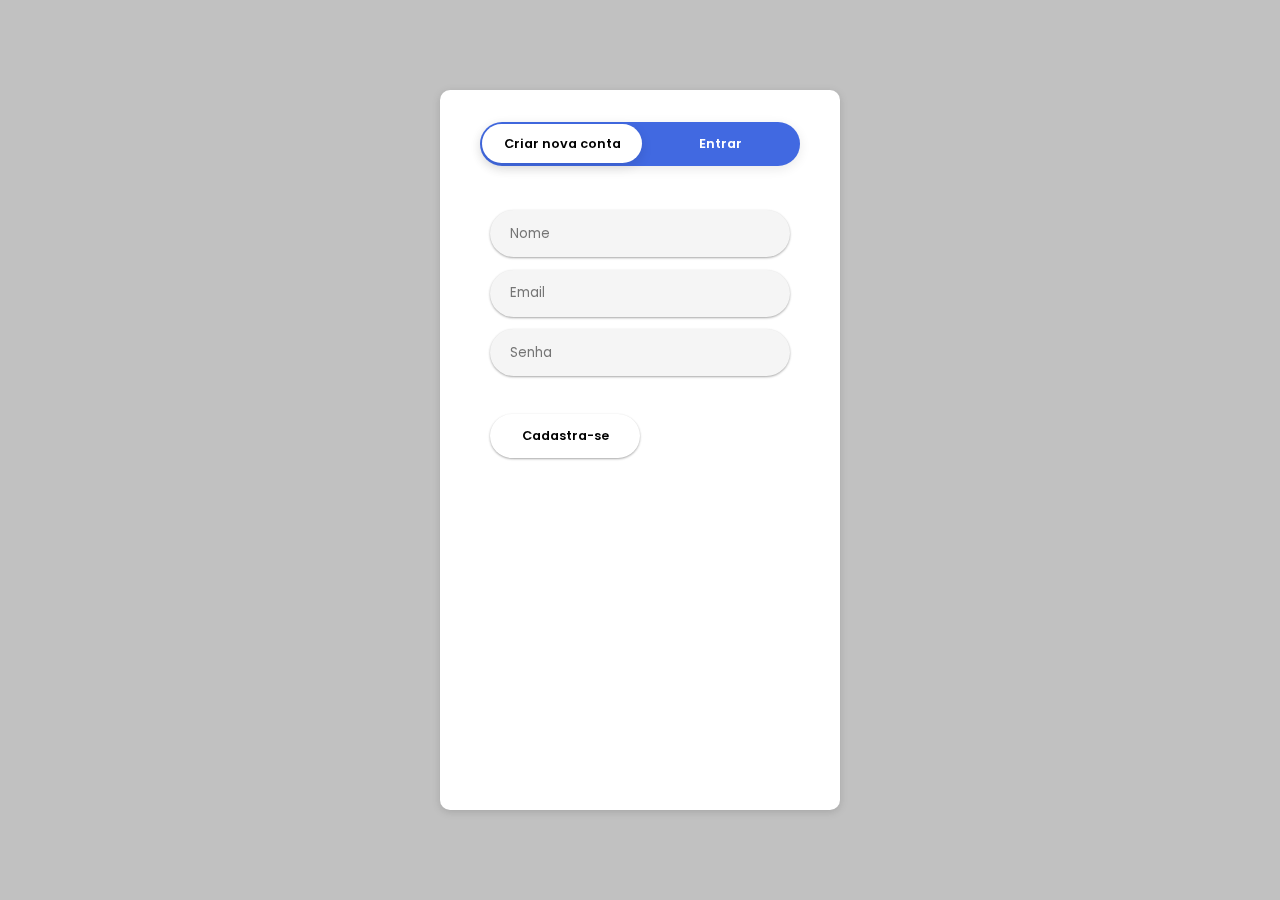
==== login/toggleLogin.html @ 71530048 "Forms Login" ====
<!DOCTYPE html>
<html lang="en">
<head>
    <meta charset="UTF-8">
    <meta http-equiv="X-UA-Compatible" content="IE=edge">
    <meta name="viewport" content="width=device-width, initial-scale=1.0">
    <title>Login</title>
    <link rel="stylesheet" href="css/stylesToggleLogin.css">
</head>
<body>
    <div class="wrapper">
        <div class="modalForm">
            <div class="actionBtns">
                <button class="actionBtn signupBtn">Criar nova conta</button>
                <button class="actionBtn loginBtn">Entrar</button>
                <button class="moveBtn  ">Criar nova conta</button>
            </div>
            <div class="useForm">
                <!-- Form Cadastrar-->
                <form action="" class="form singup signupForm">
                    <div class="inputGroup">
                        <input type="text" placeholder="Nome" autocomplete="offf">
                    </div>
                    <div class="inputGroup">
                        <input type="email" placeholder="Email" autocomplete="offf">
                    </div>
                    <div class="inputGroup">
                        <input type="password" placeholder="Senha" autocomplete="offf">
                    </div>
                    <button type="submit" class="submitBtn">Cadastra-se</button>
                </form>
                    <!-- Fim Form Cadastrar-->

                    <!-- Form Logar-->
                <form action="" class="form login">        
                    <div class="inputGroup">
                        <input type="email" placeholder="Email" autocomplete="offf">
                    </div>
                    <div class="inputGroup">
                        <input type="password" placeholder="Senha" autocomplete="offf">
                    </div>
                    <button type="submit" class="submitBtn">Entrar</button>
                </form> 
                    <!-- Fim Form Logar-->
            </div>
        </div>
    </div>
    <script src="js/scriptToggleLogin.js"></script>
</body>
</html>
---- login/css/stylesToggleLogin.css ----
@import url('https://fonts.googleapis.com/css2?family=Poppins:wght@400;500;600&display=swap');

*{
    padding: 0;
    margin: 0;
    font-family: 'Poppins', sans-serif;
    box-sizing: border-box;
}

.wrapper{
    width: 100vw;
    height: 100vh;
    background-color: rgba(95, 95, 95, 0.39);
    position: fixed;
    display: flex;
    justify-content: center;
    align-items: center;
}

.modalForm{
    width: 400px;
    min-height: 80vh;
    background-color: #fff;
    border-radius: 10px;
    box-shadow: rgba(0, 0, 0, 0.15) 0px 2px 8px;
    display: flex;
    align-items: center;
    flex-direction: column;
}

.actionBtns{
    width: 80%;
    background-color: royalblue;
    margin: 2em;
    display: flex;
    justify-content: space-between;
    position: relative;
    border-radius: 50px;
    box-shadow: rgba(0, 0, 0, 0.09) 0px 3px 12px;
}

.actionBtn{
    padding: 1em;
    width: 50%;
    outline: none;
    border: none;
    background-color: transparent;
    border-radius: 50px;
    color: #fff;
    font-size: 0.8em;
    font-weight: 600;
    cursor: pointer; 
}

.moveBtn{
    position: absolute;
    width: 50%;
    height: 90%;
    margin: 2px;
    border: none;
    outline: none;
    border-radius: 50px;
    background-color: #fff;
    font-size: 0.8em;
    font-weight: 600;
    box-shadow: rgba(0, 0, 0, 0.1) 0px 4px 12px;
    transform: translateX(0);
    transition: all 0.2s ease-in-out;
}

.rightBtn{
    transform: translateX(98%);
    transition: all 0.2s ease-in-out;
}

.inputGroup{
    width: 300px;
    margin: 0.8em 0;
    background-color: rgb(245, 245, 245);
    border-radius: 50px;
    box-shadow: rgba(0, 0, 0, 0.12) 0px 1px 3px, rgba(0, 0, 0, 0.24) 0px 1px 2px;
    font-weight: 500;
}

.inputGroup input{
    width: 100%;
    padding: 1em 1.5em;
    background-color:transparent;
    border: none;
    border-radius: 50px;
}

.inputGroup input:focus{
    outline: none;
}

.submitBtn{
    width: 150px;
    padding: 1em;
    margin: 2em 0;
    border-radius: 50px;
    border: none;
    outline: none;
    background-color: #fff;
    box-shadow: rgba(0, 0, 0, 0.12) 0px 1px 3px, rgba(0, 0, 0, 0.24) 0px 1px 2px;
    cursor: pointer;
    font-size: 0.8em;
    font-weight: 600;
    transition: all 0.3s ease-in-out;
}

.submitBtn:hover{
    background-color: royalblue;
    color: #fff;
    transition: all 0.3s ease-in-out;
}

.form{
    display: none;
}

.signupForm{
    display: block;
}

.loginForm{
    display: block;
}
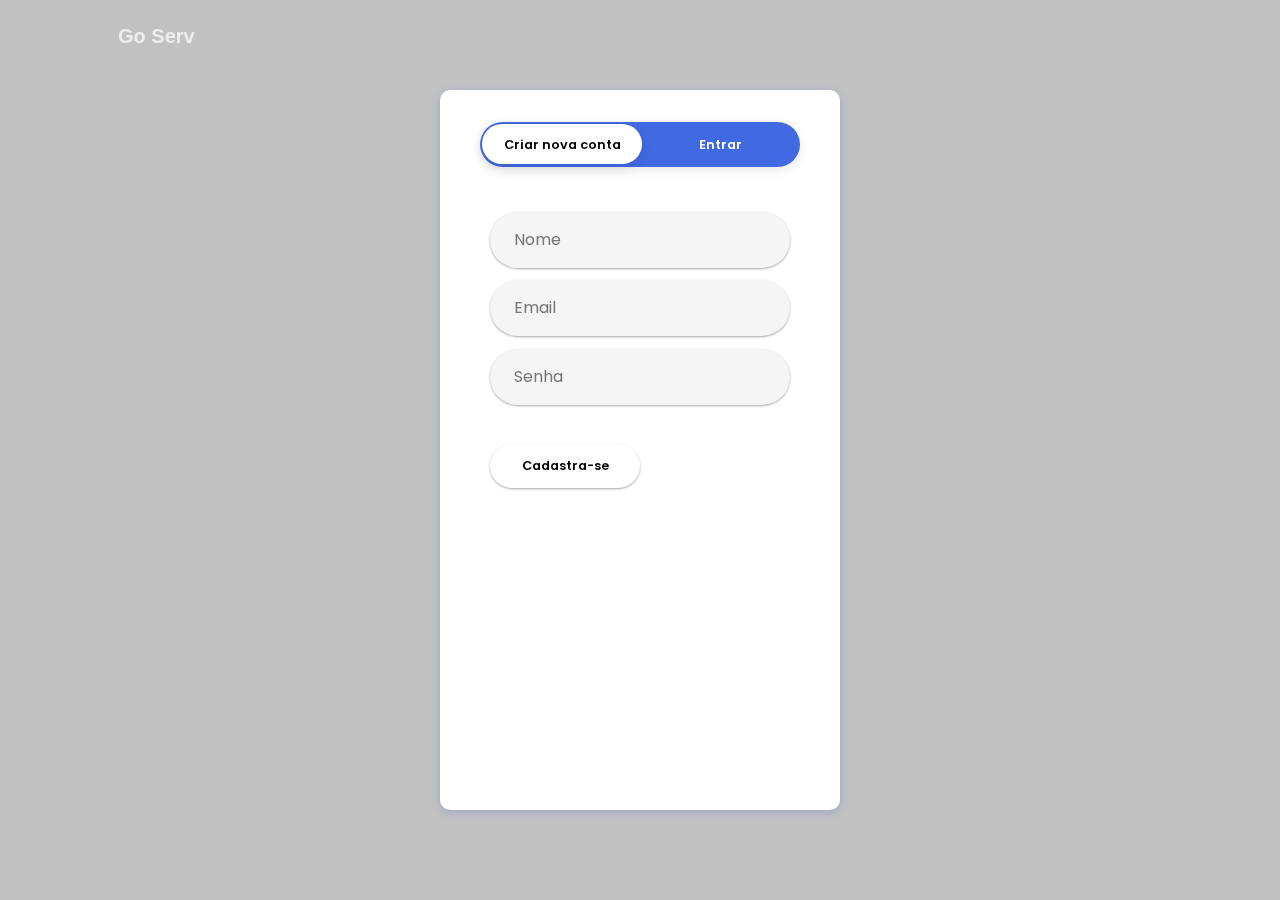
==== commit 08cd70c8: "Mudanças 13/10" ====
--- a/login/toggleLogin.html
+++ b/login/toggleLogin.html
@@ -7,7 +7,22 @@
     <title>Login</title>
     <link rel="stylesheet" href="css/stylesToggleLogin.css">
 </head>
-<body>
+<body> 
+    <body id="page-top">
+        <!-- Navigation-->
+        <nav class="navbar navbar-expand-lg navbar-light fixed-top py-3" id="mainNav">
+            <div class="container px-4 px-lg-5">
+                <a class="navbar-brand" href="C:\Users\sofia\OneDrive\Documentos\GitHub\ProjetoPI_4Semestre\index.html">Go Serv</a>
+                <button class="navbar-toggler navbar-toggler-right" type="button" data-bs-toggle="collapse"
+                    data-bs-target="#navbarResponsive" aria-controls="navbarResponsive" aria-expanded="false"
+                    aria-label="Toggle navigation"><span class="navbar-toggler-icon"></span></button>
+                <div class="collapse navbar-collapse" id="navbarResponsive">
+                    <ul class="navbar-nav ms-auto my-2 my-lg-0">
+                    
+                    </ul>
+                </div>
+            </div>
+        </nav>
     <div class="wrapper">
         <div class="modalForm">
             <div class="actionBtns">
--- a/login/css/stylesToggleLogin.css
+++ b/login/css/stylesToggleLogin.css
@@ -22,7 +22,7 @@
     min-height: 80vh;
     background-color: #fff;
     border-radius: 10px;
-    box-shadow: rgba(0, 0, 0, 0.15) 0px 2px 8px;
+    box-shadow: rgba(65, 105, 225, 0.3) 0px 2px 8px;
     display: flex;
     align-items: center;
     flex-direction: column;
@@ -30,7 +30,7 @@
 
 .actionBtns{
     width: 80%;
-    background-color: royalblue;
+    background-color: rgb(65, 105, 225);
     margin: 2em;
     display: flex;
     justify-content: space-between;
@@ -126,3 +126,11462 @@
 .loginForm{
     display: block;
 }
+
+
+@charset "UTF-8";
+/*!
+* Start Bootstrap - Creative v7.0.6 (https://startbootstrap.com/theme/creative)
+* Copyright 2013-2022 Start Bootstrap
+* Licensed under MIT (https://github.com/StartBootstrap/startbootstrap-creative/blob/master/LICENSE)
+*/
+/*!
+ * Bootstrap v5.1.3 (https://getbootstrap.com/)
+ * Copyright 2011-2021 The Bootstrap Authors
+ * Copyright 2011-2021 Twitter, Inc.
+ * Licensed under MIT (https://github.com/twbs/bootstrap/blob/main/LICENSE)
+ */
+:root {
+  --bs-blue: #0d6efd;
+  --bs-indigo: #6610f2;
+  --bs-purple: #6f42c1;
+  --bs-pink: #d63384;
+  --bs-red: #dc3545;
+  --bs-orange: #f4623a;
+  --bs-yellow: #ffc107;
+  --bs-green: #198754;
+  --bs-teal: #20c997;
+  --bs-cyan: #0dcaf0;
+  --bs-white: #fff;
+  --bs-gray: #6c757d;
+  --bs-gray-dark: #343a40;
+  --bs-gray-100: #f8f9fa;
+  --bs-gray-200: #e9ecef;
+  --bs-gray-300: #dee2e6;
+  --bs-gray-400: #ced4da;
+  --bs-gray-500: #adb5bd;
+  --bs-gray-600: #6c757d;
+  --bs-gray-700: #495057;
+  --bs-gray-800: #343a40;
+  --bs-gray-900: #212529;
+  --bs-primary: #f4623a;
+  --bs-secondary: #6c757d;
+  --bs-success: #198754;
+  --bs-info: #0dcaf0;
+  --bs-warning: #ffc107;
+  --bs-danger: #dc3545;
+  --bs-light: #f8f9fa;
+  --bs-dark: #212529;
+  --bs-primary-rgb: 244, 98, 58;
+  --bs-secondary-rgb: 108, 117, 125;
+  --bs-success-rgb: 25, 135, 84;
+  --bs-info-rgb: 13, 202, 240;
+  --bs-warning-rgb: 255, 193, 7;
+  --bs-danger-rgb: 220, 53, 69;
+  --bs-light-rgb: 248, 249, 250;
+  --bs-dark-rgb: 33, 37, 41;
+  --bs-white-rgb: 255, 255, 255;
+  --bs-black-rgb: 0, 0, 0;
+  --bs-body-color-rgb: 33, 37, 41;
+  --bs-body-bg-rgb: 255, 255, 255;
+  --bs-font-sans-serif: "Merriweather Sans", -apple-system, BlinkMacSystemFont, "Segoe UI", Roboto, "Helvetica Neue", Arial, "Noto Sans", sans-serif, "Apple Color Emoji", "Segoe UI Emoji", "Segoe UI Symbol", "Noto Color Emoji";
+  --bs-font-monospace: SFMono-Regular, Menlo, Monaco, Consolas, "Liberation Mono", "Courier New", monospace;
+  --bs-gradient: linear-gradient(180deg, rgba(255, 255, 255, 0.15), rgba(255, 255, 255, 0));
+  --bs-body-font-family: Merriweather, -apple-system, BlinkMacSystemFont, Segoe UI, Roboto, Helvetica Neue, Arial, Noto Sans, sans-serif, Apple Color Emoji, Segoe UI Emoji, Segoe UI Symbol, Noto Color Emoji;
+  --bs-body-font-size: 1rem;
+  --bs-body-font-weight: 400;
+  --bs-body-line-height: 1.5;
+  --bs-body-color: #212529;
+  --bs-body-bg: #fff;
+}
+
+*,
+*::before,
+*::after {
+  box-sizing: border-box;
+}
+
+@media (prefers-reduced-motion: no-preference) {
+  :root {
+    scroll-behavior: smooth;
+  }
+}
+
+body {
+  margin: 0;
+  font-family: var(--bs-body-font-family);
+  font-size: var(--bs-body-font-size);
+  font-weight: var(--bs-body-font-weight);
+  line-height: var(--bs-body-line-height);
+  color: var(--bs-body-color);
+  text-align: var(--bs-body-text-align);
+  background-color: var(--bs-body-bg);
+
+}
+
+hr {
+  margin: 1rem 0;
+  color: inherit;
+  background-color: currentColor;
+  border: 0;
+  opacity: 0.25;
+}
+
+hr:not([size]) {
+  height: 1px;
+}
+
+h6, .h6, h5, .h5, h4, .h4, h3, .h3, h2, .h2, h1, .h1 {
+  margin-top: 0;
+  margin-bottom: 0.5rem;
+  font-family: "Merriweather Sans", -apple-system, BlinkMacSystemFont, "Segoe UI", Roboto, "Helvetica Neue", Arial, "Noto Sans", sans-serif, "Apple Color Emoji", "Segoe UI Emoji", "Segoe UI Symbol", "Noto Color Emoji";
+  font-weight: 500;
+  line-height: 1.2;
+}
+
+h1, .h1 {
+  font-size: calc(1.375rem + 1.5vw);
+}
+@media (min-width: 1200px) {
+  h1, .h1 {
+    font-size: 2.5rem;
+  }
+}
+
+h2, .h2 {
+  font-size: calc(1.325rem + 0.9vw);
+}
+@media (min-width: 1200px) {
+  h2, .h2 {
+    font-size: 2rem;
+  }
+}
+
+h3, .h3 {
+  font-size: calc(1.3rem + 0.6vw);
+}
+@media (min-width: 1200px) {
+  h3, .h3 {
+    font-size: 1.75rem;
+  }
+}
+
+h4, .h4 {
+  font-size: calc(1.275rem + 0.3vw);
+}
+@media (min-width: 1200px) {
+  h4, .h4 {
+    font-size: 1.5rem;
+  }
+}
+
+h5, .h5 {
+  font-size: 1.25rem;
+}
+
+h6, .h6 {
+  font-size: 1rem;
+}
+
+p {
+  margin-top: 0;
+  margin-bottom: 1rem;
+}
+
+abbr[title],
+abbr[data-bs-original-title] {
+  -webkit-text-decoration: underline dotted;
+          text-decoration: underline dotted;
+  cursor: help;
+  -webkit-text-decoration-skip-ink: none;
+          text-decoration-skip-ink: none;
+}
+
+address {
+  margin-bottom: 1rem;
+  font-style: normal;
+  line-height: inherit;
+}
+
+ol,
+ul {
+  padding-left: 2rem;
+}
+
+ol,
+ul,
+dl {
+  margin-top: 0;
+  margin-bottom: 1rem;
+}
+
+ol ol,
+ul ul,
+ol ul,
+ul ol {
+  margin-bottom: 0;
+}
+
+dt {
+  font-weight: 700;
+}
+
+dd {
+  margin-bottom: 0.5rem;
+  margin-left: 0;
+}
+
+blockquote {
+  margin: 0 0 1rem;
+}
+
+b,
+strong {
+  font-weight: bolder;
+}
+
+small, .small {
+  font-size: 0.875em;
+}
+
+mark, .mark {
+  padding: 0.2em;
+  background-color: #fcf8e3;
+}
+
+sub,
+sup {
+  position: relative;
+  font-size: 0.75em;
+  line-height: 0;
+  vertical-align: baseline;
+}
+
+sub {
+  bottom: -0.25em;
+}
+
+sup {
+  top: -0.5em;
+}
+
+a {
+  color: #f4623a;
+  text-decoration: underline;
+}
+a:hover {
+  color: #c34e2e;
+}
+
+a:not([href]):not([class]), a:not([href]):not([class]):hover {
+  color: inherit;
+  text-decoration: none;
+}
+
+pre,
+code,
+kbd,
+samp {
+  font-family: var(--bs-font-monospace);
+  font-size: 1em;
+  direction: ltr /* rtl:ignore */;
+  unicode-bidi: bidi-override;
+}
+
+pre {
+  display: block;
+  margin-top: 0;
+  margin-bottom: 1rem;
+  overflow: auto;
+  font-size: 0.875em;
+}
+pre code {
+  font-size: inherit;
+  color: inherit;
+  word-break: normal;
+}
+
+code {
+  font-size: 0.875em;
+  color: #d63384;
+  word-wrap: break-word;
+}
+a > code {
+  color: inherit;
+}
+
+kbd {
+  padding: 0.2rem 0.4rem;
+  font-size: 0.875em;
+  color: #fff;
+  background-color: #212529;
+  border-radius: 0.2rem;
+}
+kbd kbd {
+  padding: 0;
+  font-size: 1em;
+  font-weight: 700;
+}
+
+figure {
+  margin: 0 0 1rem;
+}
+
+img,
+svg {
+  vertical-align: middle;
+}
+
+table {
+  caption-side: bottom;
+  border-collapse: collapse;
+}
+
+caption {
+  padding-top: 0.5rem;
+  padding-bottom: 0.5rem;
+  color: #6c757d;
+  text-align: left;
+}
+
+th {
+  text-align: inherit;
+ 
+}
+
+thead,
+tbody,
+tfoot,
+tr,
+td,
+th {
+  border-color: inherit;
+  border-style: solid;
+  border-width: 0;
+}
+
+label {
+  display: inline-block;
+}
+
+button {
+  border-radius: 0;
+}
+
+button:focus:not(:focus-visible) {
+  outline: 0;
+}
+
+input,
+button,
+select,
+optgroup,
+textarea {
+  margin: 0;
+  font-family: inherit;
+  font-size: inherit;
+  line-height: inherit;
+}
+
+button,
+select {
+  text-transform: none;
+}
+
+[role=button] {
+  cursor: pointer;
+}
+
+select {
+  word-wrap: normal;
+}
+select:disabled {
+  opacity: 1;
+}
+
+[list]::-webkit-calendar-picker-indicator {
+  display: none;
+}
+
+button,
+[type=button],
+[type=reset],
+[type=submit] {
+  -webkit-appearance: button;
+}
+button:not(:disabled),
+[type=button]:not(:disabled),
+[type=reset]:not(:disabled),
+[type=submit]:not(:disabled) {
+  cursor: pointer;
+}
+
+::-moz-focus-inner {
+  padding: 0;
+  border-style: none;
+}
+
+textarea {
+  resize: vertical;
+}
+
+fieldset {
+  min-width: 0;
+  padding: 0;
+  margin: 0;
+  border: 0;
+}
+
+legend {
+  float: left;
+  width: 100%;
+  padding: 0;
+  margin-bottom: 0.5rem;
+  font-size: calc(1.275rem + 0.3vw);
+  line-height: inherit;
+}
+@media (min-width: 1200px) {
+  legend {
+    font-size: 1.5rem;
+  }
+}
+legend + * {
+  clear: left;
+}
+
+::-webkit-datetime-edit-fields-wrapper,
+::-webkit-datetime-edit-text,
+::-webkit-datetime-edit-minute,
+::-webkit-datetime-edit-hour-field,
+::-webkit-datetime-edit-day-field,
+::-webkit-datetime-edit-month-field,
+::-webkit-datetime-edit-year-field {
+  padding: 0;
+}
+
+::-webkit-inner-spin-button {
+  height: auto;
+}
+
+[type=search] {
+  outline-offset: -2px;
+  -webkit-appearance: textfield;
+}
+
+/* rtl:raw:
+[type="tel"],
+[type="url"],
+[type="email"],
+[type="number"] {
+  direction: ltr;
+}
+*/
+::-webkit-search-decoration {
+  -webkit-appearance: none;
+}
+
+::-webkit-color-swatch-wrapper {
+  padding: 0;
+}
+
+::-webkit-file-upload-button {
+  font: inherit;
+}
+
+::file-selector-button {
+  font: inherit;
+}
+
+::-webkit-file-upload-button {
+  font: inherit;
+  -webkit-appearance: button;
+}
+
+output {
+  display: inline-block;
+}
+
+iframe {
+  border: 0;
+}
+
+summary {
+  display: list-item;
+  cursor: pointer;
+}
+
+progress {
+  vertical-align: baseline;
+}
+
+[hidden] {
+  display: none !important;
+}
+
+.lead {
+  font-size: 1.25rem;
+  font-weight: 300;
+}
+
+.display-1 {
+  font-size: calc(1.625rem + 4.5vw);
+  font-weight: 300;
+  line-height: 1.2;
+}
+@media (min-width: 1200px) {
+  .display-1 {
+    font-size: 5rem;
+  }
+}
+
+.display-2 {
+  font-size: calc(1.575rem + 3.9vw);
+  font-weight: 300;
+  line-height: 1.2;
+}
+@media (min-width: 1200px) {
+  .display-2 {
+    font-size: 4.5rem;
+  }
+}
+
+.display-3 {
+  font-size: calc(1.525rem + 3.3vw);
+  font-weight: 300;
+  line-height: 1.2;
+}
+@media (min-width: 1200px) {
+  .display-3 {
+    font-size: 4rem;
+  }
+}
+
+.display-4 {
+  font-size: calc(1.475rem + 2.7vw);
+  font-weight: 300;
+  line-height: 1.2;
+}
+@media (min-width: 1200px) {
+  .display-4 {
+    font-size: 3.5rem;
+  }
+}
+
+.display-5 {
+  font-size: calc(1.425rem + 2.1vw);
+  font-weight: 300;
+  line-height: 1.2;
+}
+@media (min-width: 1200px) {
+  .display-5 {
+    font-size: 3rem;
+  }
+}
+
+.display-6 {
+  font-size: calc(1.375rem + 1.5vw);
+  font-weight: 300;
+  line-height: 1.2;
+}
+@media (min-width: 1200px) {
+  .display-6 {
+    font-size: 2.5rem;
+  }
+}
+
+.list-unstyled {
+  padding-left: 0;
+  list-style: none;
+}
+
+.list-inline {
+  padding-left: 0;
+  list-style: none;
+}
+
+.list-inline-item {
+  display: inline-block;
+}
+.list-inline-item:not(:last-child) {
+  margin-right: 0.5rem;
+}
+
+.initialism {
+  font-size: 0.875em;
+  text-transform: uppercase;
+}
+
+.blockquote {
+  margin-bottom: 1rem;
+  font-size: 1.25rem;
+}
+.blockquote > :last-child {
+  margin-bottom: 0;
+}
+
+.blockquote-footer {
+  margin-top: -1rem;
+  margin-bottom: 1rem;
+  font-size: 0.875em;
+  color: #6c757d;
+}
+.blockquote-footer::before {
+  content: "— ";
+}
+
+.img-fluid {
+  max-width: 100%;
+  height: auto;
+}
+
+.img-thumbnail {
+  padding: 0.25rem;
+  background-color: #fff;
+  border: 1px solid #dee2e6;
+  border-radius: 0.25rem;
+  max-width: 100%;
+  height: auto;
+}
+
+.figure {
+  display: inline-block;
+}
+
+.figure-img {
+  margin-bottom: 0.5rem;
+  line-height: 1;
+}
+
+.figure-caption {
+  font-size: 0.875em;
+  color: #6c757d;
+}
+
+.container,
+.container-fluid,
+.container-xxl,
+.container-xl,
+.container-lg,
+.container-md,
+.container-sm {
+  width: 100%;
+  padding-right: var(--bs-gutter-x, 0.75rem);
+  padding-left: var(--bs-gutter-x, 0.75rem);
+  margin-right: auto;
+  margin-left: auto;
+}
+
+@media (min-width: 576px) {
+  .container-sm, .container {
+    max-width: 540px;
+  }
+}
+@media (min-width: 768px) {
+  .container-md, .container-sm, .container {
+    max-width: 720px;
+  }
+}
+@media (min-width: 992px) {
+  .container-lg, .container-md, .container-sm, .container {
+    max-width: 960px;
+  }
+}
+@media (min-width: 1200px) {
+  .container-xl, .container-lg, .container-md, .container-sm, .container {
+    max-width: 1140px;
+  }
+}
+@media (min-width: 1400px) {
+  .container-xxl, .container-xl, .container-lg, .container-md, .container-sm, .container {
+    max-width: 1320px;
+  }
+}
+.row {
+  --bs-gutter-x: 1.5rem;
+  --bs-gutter-y: 0;
+  display: flex;
+  flex-wrap: wrap;
+  margin-top: calc(-1 * var(--bs-gutter-y));
+  margin-right: calc(-0.5 * var(--bs-gutter-x));
+  margin-left: calc(-0.5 * var(--bs-gutter-x));
+}
+.row > * {
+  flex-shrink: 0;
+  width: 100%;
+  max-width: 100%;
+  padding-right: calc(var(--bs-gutter-x) * 0.5);
+  padding-left: calc(var(--bs-gutter-x) * 0.5);
+  margin-top: var(--bs-gutter-y);
+}
+
+.col {
+  flex: 1 0 0%;
+}
+
+.row-cols-auto > * {
+  flex: 0 0 auto;
+  width: auto;
+}
+
+.row-cols-1 > * {
+  flex: 0 0 auto;
+  width: 100%;
+}
+
+.row-cols-2 > * {
+  flex: 0 0 auto;
+  width: 50%;
+}
+
+.row-cols-3 > * {
+  flex: 0 0 auto;
+  width: 33.3333333333%;
+}
+
+.row-cols-4 > * {
+  flex: 0 0 auto;
+  width: 25%;
+}
+
+.row-cols-5 > * {
+  flex: 0 0 auto;
+  width: 20%;
+}
+
+.row-cols-6 > * {
+  flex: 0 0 auto;
+  width: 16.6666666667%;
+}
+
+.col-auto {
+  flex: 0 0 auto;
+  width: auto;
+}
+
+.col-1 {
+  flex: 0 0 auto;
+  width: 8.33333333%;
+}
+
+.col-2 {
+  flex: 0 0 auto;
+  width: 16.66666667%;
+}
+
+.col-3 {
+  flex: 0 0 auto;
+  width: 25%;
+}
+
+.col-4 {
+  flex: 0 0 auto;
+  width: 33.33333333%;
+}
+
+.col-5 {
+  flex: 0 0 auto;
+  width: 41.66666667%;
+}
+
+.col-6 {
+  flex: 0 0 auto;
+  width: 50%;
+}
+
+.col-7 {
+  flex: 0 0 auto;
+  width: 58.33333333%;
+}
+
+.col-8 {
+  flex: 0 0 auto;
+  width: 66.66666667%;
+}
+
+.col-9 {
+  flex: 0 0 auto;
+  width: 75%;
+}
+
+.col-10 {
+  flex: 0 0 auto;
+  width: 83.33333333%;
+}
+
+.col-11 {
+  flex: 0 0 auto;
+  width: 91.66666667%;
+}
+
+.col-12 {
+  flex: 0 0 auto;
+  width: 100%;
+}
+
+.offset-1 {
+  margin-left: 8.33333333%;
+}
+
+.offset-2 {
+  margin-left: 16.66666667%;
+}
+
+.offset-3 {
+  margin-left: 25%;
+}
+
+.offset-4 {
+  margin-left: 33.33333333%;
+}
+
+.offset-5 {
+  margin-left: 41.66666667%;
+}
+
+.offset-6 {
+  margin-left: 50%;
+}
+
+.offset-7 {
+  margin-left: 58.33333333%;
+}
+
+.offset-8 {
+  margin-left: 66.66666667%;
+}
+
+.offset-9 {
+  margin-left: 75%;
+}
+
+.offset-10 {
+  margin-left: 83.33333333%;
+}
+
+.offset-11 {
+  margin-left: 91.66666667%;
+}
+
+.g-0,
+.gx-0 {
+  --bs-gutter-x: 0;
+}
+
+.g-0,
+.gy-0 {
+  --bs-gutter-y: 0;
+}
+
+.g-1,
+.gx-1 {
+  --bs-gutter-x: 0.25rem;
+}
+
+.g-1,
+.gy-1 {
+  --bs-gutter-y: 0.25rem;
+}
+
+.g-2,
+.gx-2 {
+  --bs-gutter-x: 0.5rem;
+}
+
+.g-2,
+.gy-2 {
+  --bs-gutter-y: 0.5rem;
+}
+
+.g-3,
+.gx-3 {
+  --bs-gutter-x: 1rem;
+}
+
+.g-3,
+.gy-3 {
+  --bs-gutter-y: 1rem;
+}
+
+.g-4,
+.gx-4 {
+  --bs-gutter-x: 1.5rem;
+}
+
+.g-4,
+.gy-4 {
+  --bs-gutter-y: 1.5rem;
+}
+
+.g-5,
+.gx-5 {
+  --bs-gutter-x: 3rem;
+}
+
+.g-5,
+.gy-5 {
+  --bs-gutter-y: 3rem;
+}
+
+@media (min-width: 576px) {
+  .col-sm {
+    flex: 1 0 0%;
+  }
+
+  .row-cols-sm-auto > * {
+    flex: 0 0 auto;
+    width: auto;
+  }
+
+  .row-cols-sm-1 > * {
+    flex: 0 0 auto;
+    width: 100%;
+  }
+
+  .row-cols-sm-2 > * {
+    flex: 0 0 auto;
+    width: 50%;
+  }
+
+  .row-cols-sm-3 > * {
+    flex: 0 0 auto;
+    width: 33.3333333333%;
+  }
+
+  .row-cols-sm-4 > * {
+    flex: 0 0 auto;
+    width: 25%;
+  }
+
+  .row-cols-sm-5 > * {
+    flex: 0 0 auto;
+    width: 20%;
+  }
+
+  .row-cols-sm-6 > * {
+    flex: 0 0 auto;
+    width: 16.6666666667%;
+  }
+
+  .col-sm-auto {
+    flex: 0 0 auto;
+    width: auto;
+  }
+
+  .col-sm-1 {
+    flex: 0 0 auto;
+    width: 8.33333333%;
+  }
+
+  .col-sm-2 {
+    flex: 0 0 auto;
+    width: 16.66666667%;
+  }
+
+  .col-sm-3 {
+    flex: 0 0 auto;
+    width: 25%;
+  }
+
+  .col-sm-4 {
+    flex: 0 0 auto;
+    width: 33.33333333%;
+  }
+
+  .col-sm-5 {
+    flex: 0 0 auto;
+    width: 41.66666667%;
+  }
+
+  .col-sm-6 {
+    flex: 0 0 auto;
+    width: 50%;
+  }
+
+  .col-sm-7 {
+    flex: 0 0 auto;
+    width: 58.33333333%;
+  }
+
+  .col-sm-8 {
+    flex: 0 0 auto;
+    width: 66.66666667%;
+  }
+
+  .col-sm-9 {
+    flex: 0 0 auto;
+    width: 75%;
+  }
+
+  .col-sm-10 {
+    flex: 0 0 auto;
+    width: 83.33333333%;
+  }
+
+  .col-sm-11 {
+    flex: 0 0 auto;
+    width: 91.66666667%;
+  }
+
+  .col-sm-12 {
+    flex: 0 0 auto;
+    width: 100%;
+  }
+
+  .offset-sm-0 {
+    margin-left: 0;
+  }
+
+  .offset-sm-1 {
+    margin-left: 8.33333333%;
+  }
+
+  .offset-sm-2 {
+    margin-left: 16.66666667%;
+  }
+
+  .offset-sm-3 {
+    margin-left: 25%;
+  }
+
+  .offset-sm-4 {
+    margin-left: 33.33333333%;
+  }
+
+  .offset-sm-5 {
+    margin-left: 41.66666667%;
+  }
+
+  .offset-sm-6 {
+    margin-left: 50%;
+  }
+
+  .offset-sm-7 {
+    margin-left: 58.33333333%;
+  }
+
+  .offset-sm-8 {
+    margin-left: 66.66666667%;
+  }
+
+  .offset-sm-9 {
+    margin-left: 75%;
+  }
+
+  .offset-sm-10 {
+    margin-left: 83.33333333%;
+  }
+
+  .offset-sm-11 {
+    margin-left: 91.66666667%;
+  }
+
+  .g-sm-0,
+.gx-sm-0 {
+    --bs-gutter-x: 0;
+  }
+
+  .g-sm-0,
+.gy-sm-0 {
+    --bs-gutter-y: 0;
+  }
+
+  .g-sm-1,
+.gx-sm-1 {
+    --bs-gutter-x: 0.25rem;
+  }
+
+  .g-sm-1,
+.gy-sm-1 {
+    --bs-gutter-y: 0.25rem;
+  }
+
+  .g-sm-2,
+.gx-sm-2 {
+    --bs-gutter-x: 0.5rem;
+  }
+
+  .g-sm-2,
+.gy-sm-2 {
+    --bs-gutter-y: 0.5rem;
+  }
+
+  .g-sm-3,
+.gx-sm-3 {
+    --bs-gutter-x: 1rem;
+  }
+
+  .g-sm-3,
+.gy-sm-3 {
+    --bs-gutter-y: 1rem;
+  }
+
+  .g-sm-4,
+.gx-sm-4 {
+    --bs-gutter-x: 1.5rem;
+  }
+
+  .g-sm-4,
+.gy-sm-4 {
+    --bs-gutter-y: 1.5rem;
+  }
+
+  .g-sm-5,
+.gx-sm-5 {
+    --bs-gutter-x: 3rem;
+  }
+
+  .g-sm-5,
+.gy-sm-5 {
+    --bs-gutter-y: 3rem;
+  }
+}
+@media (min-width: 768px) {
+  .col-md {
+    flex: 1 0 0%;
+  }
+
+  .row-cols-md-auto > * {
+    flex: 0 0 auto;
+    width: auto;
+  }
+
+  .row-cols-md-1 > * {
+    flex: 0 0 auto;
+    width: 100%;
+  }
+
+  .row-cols-md-2 > * {
+    flex: 0 0 auto;
+    width: 50%;
+  }
+
+  .row-cols-md-3 > * {
+    flex: 0 0 auto;
+    width: 33.3333333333%;
+  }
+
+  .row-cols-md-4 > * {
+    flex: 0 0 auto;
+    width: 25%;
+  }
+
+  .row-cols-md-5 > * {
+    flex: 0 0 auto;
+    width: 20%;
+  }
+
+  .row-cols-md-6 > * {
+    flex: 0 0 auto;
+    width: 16.6666666667%;
+  }
+
+  .col-md-auto {
+    flex: 0 0 auto;
+    width: auto;
+  }
+
+  .col-md-1 {
+    flex: 0 0 auto;
+    width: 8.33333333%;
+  }
+
+  .col-md-2 {
+    flex: 0 0 auto;
+    width: 16.66666667%;
+  }
+
+  .col-md-3 {
+    flex: 0 0 auto;
+    width: 25%;
+  }
+
+  .col-md-4 {
+    flex: 0 0 auto;
+    width: 33.33333333%;
+  }
+
+  .col-md-5 {
+    flex: 0 0 auto;
+    width: 41.66666667%;
+  }
+
+  .col-md-6 {
+    flex: 0 0 auto;
+    width: 50%;
+  }
+
+  .col-md-7 {
+    flex: 0 0 auto;
+    width: 58.33333333%;
+  }
+
+  .col-md-8 {
+    flex: 0 0 auto;
+    width: 66.66666667%;
+  }
+
+  .col-md-9 {
+    flex: 0 0 auto;
+    width: 75%;
+  }
+
+  .col-md-10 {
+    flex: 0 0 auto;
+    width: 83.33333333%;
+  }
+
+  .col-md-11 {
+    flex: 0 0 auto;
+    width: 91.66666667%;
+  }
+
+  .col-md-12 {
+    flex: 0 0 auto;
+    width: 100%;
+  }
+
+  .offset-md-0 {
+    margin-left: 0;
+  }
+
+  .offset-md-1 {
+    margin-left: 8.33333333%;
+  }
+
+  .offset-md-2 {
+    margin-left: 16.66666667%;
+  }
+
+  .offset-md-3 {
+    margin-left: 25%;
+  }
+
+  .offset-md-4 {
+    margin-left: 33.33333333%;
+  }
+
+  .offset-md-5 {
+    margin-left: 41.66666667%;
+  }
+
+  .offset-md-6 {
+    margin-left: 50%;
+  }
+
+  .offset-md-7 {
+    margin-left: 58.33333333%;
+  }
+
+  .offset-md-8 {
+    margin-left: 66.66666667%;
+  }
+
+  .offset-md-9 {
+    margin-left: 75%;
+  }
+
+  .offset-md-10 {
+    margin-left: 83.33333333%;
+  }
+
+  .offset-md-11 {
+    margin-left: 91.66666667%;
+  }
+
+  .g-md-0,
+.gx-md-0 {
+    --bs-gutter-x: 0;
+  }
+
+  .g-md-0,
+.gy-md-0 {
+    --bs-gutter-y: 0;
+  }
+
+  .g-md-1,
+.gx-md-1 {
+    --bs-gutter-x: 0.25rem;
+  }
+
+  .g-md-1,
+.gy-md-1 {
+    --bs-gutter-y: 0.25rem;
+  }
+
+  .g-md-2,
+.gx-md-2 {
+    --bs-gutter-x: 0.5rem;
+  }
+
+  .g-md-2,
+.gy-md-2 {
+    --bs-gutter-y: 0.5rem;
+  }
+
+  .g-md-3,
+.gx-md-3 {
+    --bs-gutter-x: 1rem;
+  }
+
+  .g-md-3,
+.gy-md-3 {
+    --bs-gutter-y: 1rem;
+  }
+
+  .g-md-4,
+.gx-md-4 {
+    --bs-gutter-x: 1.5rem;
+  }
+
+  .g-md-4,
+.gy-md-4 {
+    --bs-gutter-y: 1.5rem;
+  }
+
+  .g-md-5,
+.gx-md-5 {
+    --bs-gutter-x: 3rem;
+  }
+
+  .g-md-5,
+.gy-md-5 {
+    --bs-gutter-y: 3rem;
+  }
+}
+@media (min-width: 992px) {
+  .col-lg {
+    flex: 1 0 0%;
+  }
+
+  .row-cols-lg-auto > * {
+    flex: 0 0 auto;
+    width: auto;
+  }
+
+  .row-cols-lg-1 > * {
+    flex: 0 0 auto;
+    width: 100%;
+  }
+
+  .row-cols-lg-2 > * {
+    flex: 0 0 auto;
+    width: 50%;
+  }
+
+  .row-cols-lg-3 > * {
+    flex: 0 0 auto;
+    width: 33.3333333333%;
+  }
+
+  .row-cols-lg-4 > * {
+    flex: 0 0 auto;
+    width: 25%;
+  }
+
+  .row-cols-lg-5 > * {
+    flex: 0 0 auto;
+    width: 20%;
+  }
+
+  .row-cols-lg-6 > * {
+    flex: 0 0 auto;
+    width: 16.6666666667%;
+  }
+
+  .col-lg-auto {
+    flex: 0 0 auto;
+    width: auto;
+  }
+
+  .col-lg-1 {
+    flex: 0 0 auto;
+    width: 8.33333333%;
+  }
+
+  .col-lg-2 {
+    flex: 0 0 auto;
+    width: 16.66666667%;
+  }
+
+  .col-lg-3 {
+    flex: 0 0 auto;
+    width: 25%;
+  }
+
+  .col-lg-4 {
+    flex: 0 0 auto;
+    width: 33.33333333%;
+  }
+
+  .col-lg-5 {
+    flex: 0 0 auto;
+    width: 41.66666667%;
+  }
+
+  .col-lg-6 {
+    flex: 0 0 auto;
+    width: 50%;
+  }
+
+  .col-lg-7 {
+    flex: 0 0 auto;
+    width: 58.33333333%;
+  }
+
+  .col-lg-8 {
+    flex: 0 0 auto;
+    width: 66.66666667%;
+  }
+
+  .col-lg-9 {
+    flex: 0 0 auto;
+    width: 75%;
+  }
+
+  .col-lg-10 {
+    flex: 0 0 auto;
+    width: 83.33333333%;
+  }
+
+  .col-lg-11 {
+    flex: 0 0 auto;
+    width: 91.66666667%;
+  }
+
+  .col-lg-12 {
+    flex: 0 0 auto;
+    width: 100%;
+  }
+
+  .offset-lg-0 {
+    margin-left: 0;
+  }
+
+  .offset-lg-1 {
+    margin-left: 8.33333333%;
+  }
+
+  .offset-lg-2 {
+    margin-left: 16.66666667%;
+  }
+
+  .offset-lg-3 {
+    margin-left: 25%;
+  }
+
+  .offset-lg-4 {
+    margin-left: 33.33333333%;
+  }
+
+  .offset-lg-5 {
+    margin-left: 41.66666667%;
+  }
+
+  .offset-lg-6 {
+    margin-left: 50%;
+  }
+
+  .offset-lg-7 {
+    margin-left: 58.33333333%;
+  }
+
+  .offset-lg-8 {
+    margin-left: 66.66666667%;
+  }
+
+  .offset-lg-9 {
+    margin-left: 75%;
+  }
+
+  .offset-lg-10 {
+    margin-left: 83.33333333%;
+  }
+
+  .offset-lg-11 {
+    margin-left: 91.66666667%;
+  }
+
+  .g-lg-0,
+.gx-lg-0 {
+    --bs-gutter-x: 0;
+  }
+
+  .g-lg-0,
+.gy-lg-0 {
+    --bs-gutter-y: 0;
+  }
+
+  .g-lg-1,
+.gx-lg-1 {
+    --bs-gutter-x: 0.25rem;
+  }
+
+  .g-lg-1,
+.gy-lg-1 {
+    --bs-gutter-y: 0.25rem;
+  }
+
+  .g-lg-2,
+.gx-lg-2 {
+    --bs-gutter-x: 0.5rem;
+  }
+
+  .g-lg-2,
+.gy-lg-2 {
+    --bs-gutter-y: 0.5rem;
+  }
+
+  .g-lg-3,
+.gx-lg-3 {
+    --bs-gutter-x: 1rem;
+  }
+
+  .g-lg-3,
+.gy-lg-3 {
+    --bs-gutter-y: 1rem;
+  }
+
+  .g-lg-4,
+.gx-lg-4 {
+    --bs-gutter-x: 1.5rem;
+  }
+
+  .g-lg-4,
+.gy-lg-4 {
+    --bs-gutter-y: 1.5rem;
+  }
+
+  .g-lg-5,
+.gx-lg-5 {
+    --bs-gutter-x: 3rem;
+  }
+
+  .g-lg-5,
+.gy-lg-5 {
+    --bs-gutter-y: 3rem;
+  }
+}
+@media (min-width: 1200px) {
+  .col-xl {
+    flex: 1 0 0%;
+  }
+
+  .row-cols-xl-auto > * {
+    flex: 0 0 auto;
+    width: auto;
+  }
+
+  .row-cols-xl-1 > * {
+    flex: 0 0 auto;
+    width: 100%;
+  }
+
+  .row-cols-xl-2 > * {
+    flex: 0 0 auto;
+    width: 50%;
+  }
+
+  .row-cols-xl-3 > * {
+    flex: 0 0 auto;
+    width: 33.3333333333%;
+  }
+
+  .row-cols-xl-4 > * {
+    flex: 0 0 auto;
+    width: 25%;
+  }
+
+  .row-cols-xl-5 > * {
+    flex: 0 0 auto;
+    width: 20%;
+  }
+
+  .row-cols-xl-6 > * {
+    flex: 0 0 auto;
+    width: 16.6666666667%;
+  }
+
+  .col-xl-auto {
+    flex: 0 0 auto;
+    width: auto;
+  }
+
+  .col-xl-1 {
+    flex: 0 0 auto;
+    width: 8.33333333%;
+  }
+
+  .col-xl-2 {
+    flex: 0 0 auto;
+    width: 16.66666667%;
+  }
+
+  .col-xl-3 {
+    flex: 0 0 auto;
+    width: 25%;
+  }
+
+  .col-xl-4 {
+    flex: 0 0 auto;
+    width: 33.33333333%;
+  }
+
+  .col-xl-5 {
+    flex: 0 0 auto;
+    width: 41.66666667%;
+  }
+
+  .col-xl-6 {
+    flex: 0 0 auto;
+    width: 50%;
+  }
+
+  .col-xl-7 {
+    flex: 0 0 auto;
+    width: 58.33333333%;
+  }
+
+  .col-xl-8 {
+    flex: 0 0 auto;
+    width: 66.66666667%;
+  }
+
+  .col-xl-9 {
+    flex: 0 0 auto;
+    width: 75%;
+  }
+
+  .col-xl-10 {
+    flex: 0 0 auto;
+    width: 83.33333333%;
+  }
+
+  .col-xl-11 {
+    flex: 0 0 auto;
+    width: 91.66666667%;
+  }
+
+  .col-xl-12 {
+    flex: 0 0 auto;
+    width: 100%;
+  }
+
+  .offset-xl-0 {
+    margin-left: 0;
+  }
+
+  .offset-xl-1 {
+    margin-left: 8.33333333%;
+  }
+
+  .offset-xl-2 {
+    margin-left: 16.66666667%;
+  }
+
+  .offset-xl-3 {
+    margin-left: 25%;
+  }
+
+  .offset-xl-4 {
+    margin-left: 33.33333333%;
+  }
+
+  .offset-xl-5 {
+    margin-left: 41.66666667%;
+  }
+
+  .offset-xl-6 {
+    margin-left: 50%;
+  }
+
+  .offset-xl-7 {
+    margin-left: 58.33333333%;
+  }
+
+  .offset-xl-8 {
+    margin-left: 66.66666667%;
+  }
+
+  .offset-xl-9 {
+    margin-left: 75%;
+  }
+
+  .offset-xl-10 {
+    margin-left: 83.33333333%;
+  }
+
+  .offset-xl-11 {
+    margin-left: 91.66666667%;
+  }
+
+  .g-xl-0,
+.gx-xl-0 {
+    --bs-gutter-x: 0;
+  }
+
+  .g-xl-0,
+.gy-xl-0 {
+    --bs-gutter-y: 0;
+  }
+
+  .g-xl-1,
+.gx-xl-1 {
+    --bs-gutter-x: 0.25rem;
+  }
+
+  .g-xl-1,
+.gy-xl-1 {
+    --bs-gutter-y: 0.25rem;
+  }
+
+  .g-xl-2,
+.gx-xl-2 {
+    --bs-gutter-x: 0.5rem;
+  }
+
+  .g-xl-2,
+.gy-xl-2 {
+    --bs-gutter-y: 0.5rem;
+  }
+
+  .g-xl-3,
+.gx-xl-3 {
+    --bs-gutter-x: 1rem;
+  }
+
+  .g-xl-3,
+.gy-xl-3 {
+    --bs-gutter-y: 1rem;
+  }
+
+  .g-xl-4,
+.gx-xl-4 {
+    --bs-gutter-x: 1.5rem;
+  }
+
+  .g-xl-4,
+.gy-xl-4 {
+    --bs-gutter-y: 1.5rem;
+  }
+
+  .g-xl-5,
+.gx-xl-5 {
+    --bs-gutter-x: 3rem;
+  }
+
+  .g-xl-5,
+.gy-xl-5 {
+    --bs-gutter-y: 3rem;
+  }
+}
+@media (min-width: 1400px) {
+  .col-xxl {
+    flex: 1 0 0%;
+  }
+
+  .row-cols-xxl-auto > * {
+    flex: 0 0 auto;
+    width: auto;
+  }
+
+  .row-cols-xxl-1 > * {
+    flex: 0 0 auto;
+    width: 100%;
+  }
+
+  .row-cols-xxl-2 > * {
+    flex: 0 0 auto;
+    width: 50%;
+  }
+
+  .row-cols-xxl-3 > * {
+    flex: 0 0 auto;
+    width: 33.3333333333%;
+  }
+
+  .row-cols-xxl-4 > * {
+    flex: 0 0 auto;
+    width: 25%;
+  }
+
+  .row-cols-xxl-5 > * {
+    flex: 0 0 auto;
+    width: 20%;
+  }
+
+  .row-cols-xxl-6 > * {
+    flex: 0 0 auto;
+    width: 16.6666666667%;
+  }
+
+  .col-xxl-auto {
+    flex: 0 0 auto;
+    width: auto;
+  }
+
+  .col-xxl-1 {
+    flex: 0 0 auto;
+    width: 8.33333333%;
+  }
+
+  .col-xxl-2 {
+    flex: 0 0 auto;
+    width: 16.66666667%;
+  }
+
+  .col-xxl-3 {
+    flex: 0 0 auto;
+    width: 25%;
+  }
+
+  .col-xxl-4 {
+    flex: 0 0 auto;
+    width: 33.33333333%;
+  }
+
+  .col-xxl-5 {
+    flex: 0 0 auto;
+    width: 41.66666667%;
+  }
+
+  .col-xxl-6 {
+    flex: 0 0 auto;
+    width: 50%;
+  }
+
+  .col-xxl-7 {
+    flex: 0 0 auto;
+    width: 58.33333333%;
+  }
+
+  .col-xxl-8 {
+    flex: 0 0 auto;
+    width: 66.66666667%;
+  }
+
+  .col-xxl-9 {
+    flex: 0 0 auto;
+    width: 75%;
+  }
+
+  .col-xxl-10 {
+    flex: 0 0 auto;
+    width: 83.33333333%;
+  }
+
+  .col-xxl-11 {
+    flex: 0 0 auto;
+    width: 91.66666667%;
+  }
+
+  .col-xxl-12 {
+    flex: 0 0 auto;
+    width: 100%;
+  }
+
+  .offset-xxl-0 {
+    margin-left: 0;
+  }
+
+  .offset-xxl-1 {
+    margin-left: 8.33333333%;
+  }
+
+  .offset-xxl-2 {
+    margin-left: 16.66666667%;
+  }
+
+  .offset-xxl-3 {
+    margin-left: 25%;
+  }
+
+  .offset-xxl-4 {
+    margin-left: 33.33333333%;
+  }
+
+  .offset-xxl-5 {
+    margin-left: 41.66666667%;
+  }
+
+  .offset-xxl-6 {
+    margin-left: 50%;
+  }
+
+  .offset-xxl-7 {
+    margin-left: 58.33333333%;
+  }
+
+  .offset-xxl-8 {
+    margin-left: 66.66666667%;
+  }
+
+  .offset-xxl-9 {
+    margin-left: 75%;
+  }
+
+  .offset-xxl-10 {
+    margin-left: 83.33333333%;
+  }
+
+  .offset-xxl-11 {
+    margin-left: 91.66666667%;
+  }
+
+  .g-xxl-0,
+.gx-xxl-0 {
+    --bs-gutter-x: 0;
+  }
+
+  .g-xxl-0,
+.gy-xxl-0 {
+    --bs-gutter-y: 0;
+  }
+
+  .g-xxl-1,
+.gx-xxl-1 {
+    --bs-gutter-x: 0.25rem;
+  }
+
+  .g-xxl-1,
+.gy-xxl-1 {
+    --bs-gutter-y: 0.25rem;
+  }
+
+  .g-xxl-2,
+.gx-xxl-2 {
+    --bs-gutter-x: 0.5rem;
+  }
+
+  .g-xxl-2,
+.gy-xxl-2 {
+    --bs-gutter-y: 0.5rem;
+  }
+
+  .g-xxl-3,
+.gx-xxl-3 {
+    --bs-gutter-x: 1rem;
+  }
+
+  .g-xxl-3,
+.gy-xxl-3 {
+    --bs-gutter-y: 1rem;
+  }
+
+  .g-xxl-4,
+.gx-xxl-4 {
+    --bs-gutter-x: 1.5rem;
+  }
+
+  .g-xxl-4,
+.gy-xxl-4 {
+    --bs-gutter-y: 1.5rem;
+  }
+
+  .g-xxl-5,
+.gx-xxl-5 {
+    --bs-gutter-x: 3rem;
+  }
+
+  .g-xxl-5,
+.gy-xxl-5 {
+    --bs-gutter-y: 3rem;
+  }
+}
+.table {
+  --bs-table-bg: transparent;
+  --bs-table-accent-bg: transparent;
+  --bs-table-striped-color: #212529;
+  --bs-table-striped-bg: rgba(0, 0, 0, 0.05);
+  --bs-table-active-color: #212529;
+  --bs-table-active-bg: rgba(0, 0, 0, 0.1);
+  --bs-table-hover-color: #212529;
+  --bs-table-hover-bg: rgba(0, 0, 0, 0.075);
+  width: 100%;
+  margin-bottom: 1rem;
+  color: #212529;
+  vertical-align: top;
+  border-color: #dee2e6;
+}
+.table > :not(caption) > * > * {
+  padding: 0.5rem 0.5rem;
+  background-color: var(--bs-table-bg);
+  border-bottom-width: 1px;
+  box-shadow: inset 0 0 0 9999px var(--bs-table-accent-bg);
+}
+.table > tbody {
+  vertical-align: inherit;
+}
+.table > thead {
+  vertical-align: bottom;
+}
+.table > :not(:first-child) {
+  border-top: 2px solid currentColor;
+}
+
+.caption-top {
+  caption-side: top;
+}
+
+.table-sm > :not(caption) > * > * {
+  padding: 0.25rem 0.25rem;
+}
+
+.table-bordered > :not(caption) > * {
+  border-width: 1px 0;
+}
+.table-bordered > :not(caption) > * > * {
+  border-width: 0 1px;
+}
+
+.table-borderless > :not(caption) > * > * {
+  border-bottom-width: 0;
+}
+.table-borderless > :not(:first-child) {
+  border-top-width: 0;
+}
+
+.table-striped > tbody > tr:nth-of-type(odd) > * {
+  --bs-table-accent-bg: var(--bs-table-striped-bg);
+  color: var(--bs-table-striped-color);
+}
+
+.table-active {
+  --bs-table-accent-bg: var(--bs-table-active-bg);
+  color: var(--bs-table-active-color);
+}
+
+.table-hover > tbody > tr:hover > * {
+  --bs-table-accent-bg: var(--bs-table-hover-bg);
+  color: var(--bs-table-hover-color);
+}
+
+.table-primary {
+  --bs-table-bg: #fde0d8;
+  --bs-table-striped-bg: #f0d5cd;
+  --bs-table-striped-color: #000;
+  --bs-table-active-bg: #e4cac2;
+  --bs-table-active-color: #000;
+  --bs-table-hover-bg: #eacfc8;
+  --bs-table-hover-color: #000;
+  color: #000;
+  border-color: #e4cac2;
+}
+
+.table-secondary {
+  --bs-table-bg: #e2e3e5;
+  --bs-table-striped-bg: #d7d8da;
+  --bs-table-striped-color: #000;
+  --bs-table-active-bg: #cbccce;
+  --bs-table-active-color: #000;
+  --bs-table-hover-bg: #d1d2d4;
+  --bs-table-hover-color: #000;
+  color: #000;
+  border-color: #cbccce;
+}
+
+.table-success {
+  --bs-table-bg: #d1e7dd;
+  --bs-table-striped-bg: #c7dbd2;
+  --bs-table-striped-color: #000;
+  --bs-table-active-bg: #bcd0c7;
+  --bs-table-active-color: #000;
+  --bs-table-hover-bg: #c1d6cc;
+  --bs-table-hover-color: #000;
+  color: #000;
+  border-color: #bcd0c7;
+}
+
+.table-info {
+  --bs-table-bg: #cff4fc;
+  --bs-table-striped-bg: #c5e8ef;
+  --bs-table-striped-color: #000;
+  --bs-table-active-bg: #badce3;
+  --bs-table-active-color: #000;
+  --bs-table-hover-bg: #bfe2e9;
+  --bs-table-hover-color: #000;
+  color: #000;
+  border-color: #badce3;
+}
+
+.table-warning {
+  --bs-table-bg: #fff3cd;
+  --bs-table-striped-bg: #f2e7c3;
+  --bs-table-striped-color: #000;
+  --bs-table-active-bg: #e6dbb9;
+  --bs-table-active-color: #000;
+  --bs-table-hover-bg: #ece1be;
+  --bs-table-hover-color: #000;
+  color: #000;
+  border-color: #e6dbb9;
+}
+
+.table-danger {
+  --bs-table-bg: #f8d7da;
+  --bs-table-striped-bg: #eccccf;
+  --bs-table-striped-color: #000;
+  --bs-table-active-bg: #dfc2c4;
+  --bs-table-active-color: #000;
+  --bs-table-hover-bg: #e5c7ca;
+  --bs-table-hover-color: #000;
+  color: #000;
+  border-color: #dfc2c4;
+}
+
+.table-light {
+  --bs-table-bg: #f8f9fa;
+  --bs-table-striped-bg: #ecedee;
+  --bs-table-striped-color: #000;
+  --bs-table-active-bg: #dfe0e1;
+  --bs-table-active-color: #000;
+  --bs-table-hover-bg: #e5e6e7;
+  --bs-table-hover-color: #000;
+  color: #000;
+  border-color: #dfe0e1;
+}
+
+.table-dark {
+  --bs-table-bg: #212529;
+  --bs-table-striped-bg: #2c3034;
+  --bs-table-striped-color: #fff;
+  --bs-table-active-bg: #373b3e;
+  --bs-table-active-color: #fff;
+  --bs-table-hover-bg: #323539;
+  --bs-table-hover-color: #fff;
+  color: #fff;
+  border-color: #373b3e;
+}
+
+.table-responsive {
+  overflow-x: auto;
+  -webkit-overflow-scrolling: touch;
+}
+
+@media (max-width: 575.98px) {
+  .table-responsive-sm {
+    overflow-x: auto;
+    -webkit-overflow-scrolling: touch;
+  }
+}
+@media (max-width: 767.98px) {
+  .table-responsive-md {
+    overflow-x: auto;
+    -webkit-overflow-scrolling: touch;
+  }
+}
+@media (max-width: 991.98px) {
+  .table-responsive-lg {
+    overflow-x: auto;
+    -webkit-overflow-scrolling: touch;
+  }
+}
+@media (max-width: 1199.98px) {
+  .table-responsive-xl {
+    overflow-x: auto;
+    -webkit-overflow-scrolling: touch;
+  }
+}
+@media (max-width: 1399.98px) {
+  .table-responsive-xxl {
+    overflow-x: auto;
+    -webkit-overflow-scrolling: touch;
+  }
+}
+.form-label {
+  margin-bottom: 0.5rem;
+}
+
+.col-form-label {
+  padding-top: calc(0.375rem + 1px);
+  padding-bottom: calc(0.375rem + 1px);
+  margin-bottom: 0;
+  font-size: inherit;
+  line-height: 1.5;
+}
+
+.col-form-label-lg {
+  padding-top: calc(0.5rem + 1px);
+  padding-bottom: calc(0.5rem + 1px);
+  font-size: 1.25rem;
+}
+
+.col-form-label-sm {
+  padding-top: calc(0.25rem + 1px);
+  padding-bottom: calc(0.25rem + 1px);
+  font-size: 0.875rem;
+}
+
+.form-text {
+  margin-top: 0.25rem;
+  font-size: 0.875em;
+  color: #6c757d;
+}
+
+.form-control {
+  display: block;
+  width: 100%;
+  padding: 0.375rem 0.75rem;
+  font-size: 1rem;
+  font-weight: 400;
+  line-height: 1.5;
+  color: #212529;
+  background-color: #fff;
+  
+  border: 1px solid #ced4da;
+  -webkit-appearance: none;
+     -moz-appearance: none;
+          appearance: none;
+  border-radius: 0.25rem;
+  transition: border-color 0.15s ease-in-out, box-shadow 0.15s ease-in-out;
+}
+@media (prefers-reduced-motion: reduce) {
+  .form-control {
+    transition: none;
+  }
+}
+.form-control[type=file] {
+  overflow: hidden;
+}
+.form-control[type=file]:not(:disabled):not([readonly]) {
+  cursor: pointer;
+}
+.form-control:focus {
+  color: #212529;
+  background-color: #fff;
+  border-color: #fab19d;
+  outline: 0;
+  box-shadow: 0 0 0 0.25rem rgba(244, 98, 58, 0.25);
+}
+.form-control::-webkit-date-and-time-value {
+  height: 1.5em;
+}
+.form-control::-moz-placeholder {
+  color: #6c757d;
+  opacity: 1;
+}
+.form-control:-ms-input-placeholder {
+  color: #6c757d;
+  opacity: 1;
+}
+.form-control::placeholder {
+  color: #6c757d;
+  opacity: 1;
+}
+.form-control:disabled, .form-control[readonly] {
+  background-color: #e9ecef;
+  opacity: 1;
+}
+.form-control::-webkit-file-upload-button {
+  padding: 0.375rem 0.75rem;
+  margin: -0.375rem -0.75rem;
+  -webkit-margin-end: 0.75rem;
+          margin-inline-end: 0.75rem;
+  color: #212529;
+  background-color: #e9ecef;
+  pointer-events: none;
+  border-color: inherit;
+  border-style: solid;
+  border-width: 0;
+  border-inline-end-width: 1px;
+  border-radius: 0;
+  -webkit-transition: color 0.15s ease-in-out, background-color 0.15s ease-in-out, border-color 0.15s ease-in-out, box-shadow 0.15s ease-in-out;
+  transition: color 0.15s ease-in-out, background-color 0.15s ease-in-out, border-color 0.15s ease-in-out, box-shadow 0.15s ease-in-out;
+}
+.form-control::file-selector-button {
+  padding: 0.375rem 0.75rem;
+  margin: -0.375rem -0.75rem;
+  -webkit-margin-end: 0.75rem;
+          margin-inline-end: 0.75rem;
+  color: #212529;
+  background-color: #e9ecef;
+  pointer-events: none;
+  border-color: inherit;
+  border-style: solid;
+  border-width: 0;
+  border-inline-end-width: 1px;
+  border-radius: 0;
+  transition: color 0.15s ease-in-out, background-color 0.15s ease-in-out, border-color 0.15s ease-in-out, box-shadow 0.15s ease-in-out;
+}
+@media (prefers-reduced-motion: reduce) {
+  .form-control::-webkit-file-upload-button {
+    -webkit-transition: none;
+    transition: none;
+  }
+  .form-control::file-selector-button {
+    transition: none;
+  }
+}
+.form-control:hover:not(:disabled):not([readonly])::-webkit-file-upload-button {
+  background-color: #dde0e3;
+}
+.form-control:hover:not(:disabled):not([readonly])::file-selector-button {
+  background-color: #dde0e3;
+}
+.form-control::-webkit-file-upload-button {
+  padding: 0.375rem 0.75rem;
+  margin: -0.375rem -0.75rem;
+  -webkit-margin-end: 0.75rem;
+          margin-inline-end: 0.75rem;
+  color: #212529;
+  background-color: #e9ecef;
+  pointer-events: none;
+  border-color: inherit;
+  border-style: solid;
+  border-width: 0;
+  border-inline-end-width: 1px;
+  border-radius: 0;
+  -webkit-transition: color 0.15s ease-in-out, background-color 0.15s ease-in-out, border-color 0.15s ease-in-out, box-shadow 0.15s ease-in-out;
+  transition: color 0.15s ease-in-out, background-color 0.15s ease-in-out, border-color 0.15s ease-in-out, box-shadow 0.15s ease-in-out;
+}
+@media (prefers-reduced-motion: reduce) {
+  .form-control::-webkit-file-upload-button {
+    -webkit-transition: none;
+    transition: none;
+  }
+}
+.form-control:hover:not(:disabled):not([readonly])::-webkit-file-upload-button {
+  background-color: #dde0e3;
+}
+
+.form-control-plaintext {
+  display: block;
+  width: 100%;
+  padding: 0.375rem 0;
+  margin-bottom: 0;
+  line-height: 1.5;
+  color: #212529;
+  background-color: transparent;
+  border: solid transparent;
+  border-width: 1px 0;
+}
+.form-control-plaintext.form-control-sm, .form-control-plaintext.form-control-lg {
+  padding-right: 0;
+  padding-left: 0;
+}
+
+.form-control-sm {
+  min-height: calc(1.5em + 0.5rem + 2px);
+  padding: 0.25rem 0.5rem;
+  font-size: 0.875rem;
+  border-radius: 0.2rem;
+}
+.form-control-sm::-webkit-file-upload-button {
+  padding: 0.25rem 0.5rem;
+  margin: -0.25rem -0.5rem;
+  -webkit-margin-end: 0.5rem;
+          margin-inline-end: 0.5rem;
+}
+.form-control-sm::file-selector-button {
+  padding: 0.25rem 0.5rem;
+  margin: -0.25rem -0.5rem;
+  -webkit-margin-end: 0.5rem;
+          margin-inline-end: 0.5rem;
+}
+.form-control-sm::-webkit-file-upload-button {
+  padding: 0.25rem 0.5rem;
+  margin: -0.25rem -0.5rem;
+  -webkit-margin-end: 0.5rem;
+          margin-inline-end: 0.5rem;
+}
+
+.form-control-lg {
+  min-height: calc(1.5em + 1rem + 2px);
+  padding: 0.5rem 1rem;
+  font-size: 1.25rem;
+  border-radius: 0.3rem;
+}
+.form-control-lg::-webkit-file-upload-button {
+  padding: 0.5rem 1rem;
+  margin: -0.5rem -1rem;
+  -webkit-margin-end: 1rem;
+          margin-inline-end: 1rem;
+}
+.form-control-lg::file-selector-button {
+  padding: 0.5rem 1rem;
+  margin: -0.5rem -1rem;
+  -webkit-margin-end: 1rem;
+          margin-inline-end: 1rem;
+}
+.form-control-lg::-webkit-file-upload-button {
+  padding: 0.5rem 1rem;
+  margin: -0.5rem -1rem;
+  -webkit-margin-end: 1rem;
+          margin-inline-end: 1rem;
+}
+
+textarea.form-control {
+  min-height: calc(1.5em + 0.75rem + 2px);
+}
+textarea.form-control-sm {
+  min-height: calc(1.5em + 0.5rem + 2px);
+}
+textarea.form-control-lg {
+  min-height: calc(1.5em + 1rem + 2px);
+}
+
+.form-control-color {
+  width: 3rem;
+  height: auto;
+  padding: 0.375rem;
+}
+.form-control-color:not(:disabled):not([readonly]) {
+  cursor: pointer;
+}
+.form-control-color::-moz-color-swatch {
+  height: 1.5em;
+  border-radius: 0.25rem;
+}
+.form-control-color::-webkit-color-swatch {
+  height: 1.5em;
+  border-radius: 0.25rem;
+}
+
+.form-select {
+  display: block;
+  width: 100%;
+  padding: 0.375rem 2.25rem 0.375rem 0.75rem;
+  -moz-padding-start: calc(0.75rem - 3px);
+  font-size: 1rem;
+  font-weight: 400;
+  line-height: 1.5;
+  color: #212529;
+  background-color: #fff;
+  background-image: url("data:image/svg+xml,%3csvg xmlns='http://www.w3.org/2000/svg' viewBox='0 0 16 16'%3e%3cpath fill='none' stroke='%23343a40' stroke-linecap='round' stroke-linejoin='round' stroke-width='2' d='M2 5l6 6 6-6'/%3e%3c/svg%3e");
+  background-repeat: no-repeat;
+  background-position: right 0.75rem center;
+  background-size: 16px 12px;
+  border: 1px solid #ced4da;
+  border-radius: 0.25rem;
+  transition: border-color 0.15s ease-in-out, box-shadow 0.15s ease-in-out;
+  -webkit-appearance: none;
+     -moz-appearance: none;
+          appearance: none;
+}
+@media (prefers-reduced-motion: reduce) {
+  .form-select {
+    transition: none;
+  }
+}
+.form-select:focus {
+  border-color: #fab19d;
+  outline: 0;
+  box-shadow: 0 0 0 0.25rem rgba(244, 98, 58, 0.25);
+}
+.form-select[multiple], .form-select[size]:not([size="1"]) {
+  padding-right: 0.75rem;
+  background-image: none;
+}
+.form-select:disabled {
+  background-color: #e9ecef;
+}
+.form-select:-moz-focusring {
+  color: transparent;
+  text-shadow: 0 0 0 #212529;
+}
+
+.form-select-sm {
+  padding-top: 0.25rem;
+  padding-bottom: 0.25rem;
+  padding-left: 0.5rem;
+  font-size: 0.875rem;
+  border-radius: 0.2rem;
+}
+
+.form-select-lg {
+  padding-top: 0.5rem;
+  padding-bottom: 0.5rem;
+  padding-left: 1rem;
+  font-size: 1.25rem;
+  border-radius: 0.3rem;
+}
+
+.form-check {
+  display: block;
+  min-height: 1.5rem;
+  padding-left: 1.5em;
+  margin-bottom: 0.125rem;
+}
+.form-check .form-check-input {
+  float: left;
+  margin-left: -1.5em;
+}
+
+.form-check-input {
+  width: 1em;
+  height: 1em;
+  margin-top: 0.25em;
+  vertical-align: top;
+  background-color: #fff;
+  background-repeat: no-repeat;
+  background-position: center;
+  background-size: contain;
+  border: 1px solid rgba(0, 0, 0, 0.25);
+  -webkit-appearance: none;
+     -moz-appearance: none;
+          appearance: none;
+  -webkit-print-color-adjust: exact;
+          color-adjust: exact;
+}
+.form-check-input[type=checkbox] {
+  border-radius: 0.25em;
+}
+.form-check-input[type=radio] {
+  border-radius: 50%;
+}
+.form-check-input:active {
+  filter: brightness(90%);
+}
+.form-check-input:focus {
+  border-color: #fab19d;
+  outline: 0;
+  box-shadow: 0 0 0 0.25rem rgba(244, 98, 58, 0.25);
+}
+.form-check-input:checked {
+  background-color: #f4623a;
+  border-color: #f4623a;
+}
+.form-check-input:checked[type=checkbox] {
+  background-image: url("data:image/svg+xml,%3csvg xmlns='http://www.w3.org/2000/svg' viewBox='0 0 20 20'%3e%3cpath fill='none' stroke='%23fff' stroke-linecap='round' stroke-linejoin='round' stroke-width='3' d='M6 10l3 3l6-6'/%3e%3c/svg%3e");
+}
+.form-check-input:checked[type=radio] {
+  background-image: url("data:image/svg+xml,%3csvg xmlns='http://www.w3.org/2000/svg' viewBox='-4 -4 8 8'%3e%3ccircle r='2' fill='%23fff'/%3e%3c/svg%3e");
+}
+.form-check-input[type=checkbox]:indeterminate {
+  background-color: #f4623a;
+  border-color: #f4623a;
+  background-image: url("data:image/svg+xml,%3csvg xmlns='http://www.w3.org/2000/svg' viewBox='0 0 20 20'%3e%3cpath fill='none' stroke='%23fff' stroke-linecap='round' stroke-linejoin='round' stroke-width='3' d='M6 10h8'/%3e%3c/svg%3e");
+}
+.form-check-input:disabled {
+  pointer-events: none;
+  filter: none;
+  opacity: 0.5;
+}
+.form-check-input[disabled] ~ .form-check-label, .form-check-input:disabled ~ .form-check-label {
+  opacity: 0.5;
+}
+
+.form-switch {
+  padding-left: 2.5em;
+}
+.form-switch .form-check-input {
+  width: 2em;
+  margin-left: -2.5em;
+  background-image: url("data:image/svg+xml,%3csvg xmlns='http://www.w3.org/2000/svg' viewBox='-4 -4 8 8'%3e%3ccircle r='3' fill='rgba%280, 0, 0, 0.25%29'/%3e%3c/svg%3e");
+  background-position: left center;
+  border-radius: 2em;
+  transition: background-position 0.15s ease-in-out;
+}
+@media (prefers-reduced-motion: reduce) {
+  .form-switch .form-check-input {
+    transition: none;
+  }
+}
+.form-switch .form-check-input:focus {
+  background-image: url("data:image/svg+xml,%3csvg xmlns='http://www.w3.org/2000/svg' viewBox='-4 -4 8 8'%3e%3ccircle r='3' fill='%23fab19d'/%3e%3c/svg%3e");
+}
+.form-switch .form-check-input:checked {
+  background-position: right center;
+  background-image: url("data:image/svg+xml,%3csvg xmlns='http://www.w3.org/2000/svg' viewBox='-4 -4 8 8'%3e%3ccircle r='3' fill='%23fff'/%3e%3c/svg%3e");
+}
+
+.form-check-inline {
+  display: inline-block;
+  margin-right: 1rem;
+}
+
+.btn-check {
+  position: absolute;
+  clip: rect(0, 0, 0, 0);
+  pointer-events: none;
+}
+.btn-check[disabled] + .btn, .btn-check:disabled + .btn {
+  pointer-events: none;
+  filter: none;
+  opacity: 0.65;
+}
+
+.form-range {
+  width: 100%;
+  height: 1.5rem;
+  padding: 0;
+  background-color: transparent;
+  -webkit-appearance: none;
+     -moz-appearance: none;
+          appearance: none;
+}
+.form-range:focus {
+  outline: 0;
+}
+.form-range:focus::-webkit-slider-thumb {
+  box-shadow: 0 0 0 1px #fff, 0 0 0 0.25rem rgba(244, 98, 58, 0.25);
+}
+.form-range:focus::-moz-range-thumb {
+  box-shadow: 0 0 0 1px #fff, 0 0 0 0.25rem rgba(244, 98, 58, 0.25);
+}
+.form-range::-moz-focus-outer {
+  border: 0;
+}
+.form-range::-webkit-slider-thumb {
+  width: 1rem;
+  height: 1rem;
+  margin-top: -0.25rem;
+  background-color: #f4623a;
+  border: 0;
+  border-radius: 1rem;
+  -webkit-transition: background-color 0.15s ease-in-out, border-color 0.15s ease-in-out, box-shadow 0.15s ease-in-out;
+  transition: background-color 0.15s ease-in-out, border-color 0.15s ease-in-out, box-shadow 0.15s ease-in-out;
+  -webkit-appearance: none;
+          appearance: none;
+}
+@media (prefers-reduced-motion: reduce) {
+  .form-range::-webkit-slider-thumb {
+    -webkit-transition: none;
+    transition: none;
+  }
+}
+.form-range::-webkit-slider-thumb:active {
+  background-color: #fcd0c4;
+}
+.form-range::-webkit-slider-runnable-track {
+  width: 100%;
+  height: 0.5rem;
+  color: transparent;
+  cursor: pointer;
+  background-color: #dee2e6;
+  border-color: transparent;
+  border-radius: 1rem;
+}
+.form-range::-moz-range-thumb {
+  width: 1rem;
+  height: 1rem;
+  background-color: #f4623a;
+  border: 0;
+  border-radius: 1rem;
+  -moz-transition: background-color 0.15s ease-in-out, border-color 0.15s ease-in-out, box-shadow 0.15s ease-in-out;
+  transition: background-color 0.15s ease-in-out, border-color 0.15s ease-in-out, box-shadow 0.15s ease-in-out;
+  -moz-appearance: none;
+       appearance: none;
+}
+@media (prefers-reduced-motion: reduce) {
+  .form-range::-moz-range-thumb {
+    -moz-transition: none;
+    transition: none;
+  }
+}
+.form-range::-moz-range-thumb:active {
+  background-color: #fcd0c4;
+}
+.form-range::-moz-range-track {
+  width: 100%;
+  height: 0.5rem;
+  color: transparent;
+  cursor: pointer;
+  background-color: #dee2e6;
+  border-color: transparent;
+  border-radius: 1rem;
+}
+.form-range:disabled {
+  pointer-events: none;
+}
+.form-range:disabled::-webkit-slider-thumb {
+  background-color: #adb5bd;
+}
+.form-range:disabled::-moz-range-thumb {
+  background-color: #adb5bd;
+}
+
+.form-floating {
+  position: relative;
+}
+.form-floating > .form-control,
+.form-floating > .form-select {
+  height: calc(3.5rem + 2px);
+  line-height: 1.25;
+}
+.form-floating > label {
+  position: absolute;
+  top: 0;
+  left: 0;
+  height: 100%;
+  padding: 1rem 0.75rem;
+  pointer-events: none;
+  border: 1px solid transparent;
+  transform-origin: 0 0;
+  transition: opacity 0.1s ease-in-out, transform 0.1s ease-in-out;
+}
+@media (prefers-reduced-motion: reduce) {
+  .form-floating > label {
+    transition: none;
+  }
+}
+.form-floating > .form-control {
+  padding: 1rem 0.75rem;
+}
+.form-floating > .form-control::-moz-placeholder {
+  color: transparent;
+}
+.form-floating > .form-control:-ms-input-placeholder {
+  color: transparent;
+}
+.form-floating > .form-control::placeholder {
+  color: transparent;
+}
+.form-floating > .form-control:not(:-moz-placeholder-shown) {
+  padding-top: 1.625rem;
+  padding-bottom: 0.625rem;
+}
+.form-floating > .form-control:not(:-ms-input-placeholder) {
+  padding-top: 1.625rem;
+  padding-bottom: 0.625rem;
+}
+.form-floating > .form-control:focus, .form-floating > .form-control:not(:placeholder-shown) {
+  padding-top: 1.625rem;
+  padding-bottom: 0.625rem;
+}
+.form-floating > .form-control:-webkit-autofill {
+  padding-top: 1.625rem;
+  padding-bottom: 0.625rem;
+}
+.form-floating > .form-select {
+  padding-top: 1.625rem;
+  padding-bottom: 0.625rem;
+}
+.form-floating > .form-control:not(:-moz-placeholder-shown) ~ label {
+  opacity: 0.65;
+  transform: scale(0.85) translateY(-0.5rem) translateX(0.15rem);
+}
+.form-floating > .form-control:not(:-ms-input-placeholder) ~ label {
+  opacity: 0.65;
+  transform: scale(0.85) translateY(-0.5rem) translateX(0.15rem);
+}
+.form-floating > .form-control:focus ~ label,
+.form-floating > .form-control:not(:placeholder-shown) ~ label,
+.form-floating > .form-select ~ label {
+  opacity: 0.65;
+  transform: scale(0.85) translateY(-0.5rem) translateX(0.15rem);
+}
+.form-floating > .form-control:-webkit-autofill ~ label {
+  opacity: 0.65;
+  transform: scale(0.85) translateY(-0.5rem) translateX(0.15rem);
+}
+
+.input-group {
+  position: relative;
+  display: flex;
+  flex-wrap: wrap;
+  align-items: stretch;
+  width: 100%;
+}
+.input-group > .form-control,
+.input-group > .form-select {
+  position: relative;
+  flex: 1 1 auto;
+  width: 1%;
+  min-width: 0;
+}
+.input-group > .form-control:focus,
+.input-group > .form-select:focus {
+  z-index: 3;
+}
+.input-group .btn {
+  position: relative;
+  z-index: 2;
+}
+.input-group .btn:focus {
+  z-index: 3;
+}
+
+.input-group-text {
+  display: flex;
+  align-items: center;
+  padding: 0.375rem 0.75rem;
+  font-size: 1rem;
+  font-weight: 400;
+  line-height: 1.5;
+  color: #212529;
+  text-align: center;
+  white-space: nowrap;
+  background-color: #e9ecef;
+  border: 1px solid #ced4da;
+  border-radius: 0.25rem;
+}
+
+.input-group-lg > .form-control,
+.input-group-lg > .form-select,
+.input-group-lg > .input-group-text,
+.input-group-lg > .btn {
+  padding: 0.5rem 1rem;
+  font-size: 1.25rem;
+  border-radius: 0.3rem;
+}
+
+.input-group-sm > .form-control,
+.input-group-sm > .form-select,
+.input-group-sm > .input-group-text,
+.input-group-sm > .btn {
+  padding: 0.25rem 0.5rem;
+  font-size: 0.875rem;
+  border-radius: 0.2rem;
+}
+
+.input-group-lg > .form-select,
+.input-group-sm > .form-select {
+  padding-right: 3rem;
+}
+
+.input-group:not(.has-validation) > :not(:last-child):not(.dropdown-toggle):not(.dropdown-menu),
+.input-group:not(.has-validation) > .dropdown-toggle:nth-last-child(n+3) {
+  border-top-right-radius: 0;
+  border-bottom-right-radius: 0;
+}
+.input-group.has-validation > :nth-last-child(n+3):not(.dropdown-toggle):not(.dropdown-menu),
+.input-group.has-validation > .dropdown-toggle:nth-last-child(n+4) {
+  border-top-right-radius: 0;
+  border-bottom-right-radius: 0;
+}
+.input-group > :not(:first-child):not(.dropdown-menu):not(.valid-tooltip):not(.valid-feedback):not(.invalid-tooltip):not(.invalid-feedback) {
+  margin-left: -1px;
+  border-top-left-radius: 0;
+  border-bottom-left-radius: 0;
+}
+
+.valid-feedback {
+  display: none;
+  width: 100%;
+  margin-top: 0.25rem;
+  font-size: 0.875em;
+  color: #198754;
+}
+
+.valid-tooltip {
+  position: absolute;
+  top: 100%;
+  z-index: 5;
+  display: none;
+  max-width: 100%;
+  padding: 0.25rem 0.5rem;
+  margin-top: 0.1rem;
+  font-size: 0.875rem;
+  color: #fff;
+  background-color: rgba(25, 135, 84, 0.9);
+  border-radius: 0.25rem;
+}
+
+.was-validated :valid ~ .valid-feedback,
+.was-validated :valid ~ .valid-tooltip,
+.is-valid ~ .valid-feedback,
+.is-valid ~ .valid-tooltip {
+  display: block;
+}
+
+.was-validated .form-control:valid, .form-control.is-valid {
+  border-color: #198754;
+  padding-right: calc(1.5em + 0.75rem);
+  background-image: url("data:image/svg+xml,%3csvg xmlns='http://www.w3.org/2000/svg' viewBox='0 0 8 8'%3e%3cpath fill='%23198754' d='M2.3 6.73L.6 4.53c-.4-1.04.46-1.4 1.1-.8l1.1 1.4 3.4-3.8c.6-.63 1.6-.27 1.2.7l-4 4.6c-.43.5-.8.4-1.1.1z'/%3e%3c/svg%3e");
+  background-repeat: no-repeat;
+  background-position: right calc(0.375em + 0.1875rem) center;
+  background-size: calc(0.75em + 0.375rem) calc(0.75em + 0.375rem);
+}
+.was-validated .form-control:valid:focus, .form-control.is-valid:focus {
+  border-color: #198754;
+  box-shadow: 0 0 0 0.25rem rgba(25, 135, 84, 0.25);
+}
+
+.was-validated textarea.form-control:valid, textarea.form-control.is-valid {
+  padding-right: calc(1.5em + 0.75rem);
+  background-position: top calc(0.375em + 0.1875rem) right calc(0.375em + 0.1875rem);
+}
+
+.was-validated .form-select:valid, .form-select.is-valid {
+  border-color: #198754;
+}
+.was-validated .form-select:valid:not([multiple]):not([size]), .was-validated .form-select:valid:not([multiple])[size="1"], .form-select.is-valid:not([multiple]):not([size]), .form-select.is-valid:not([multiple])[size="1"] {
+  padding-right: 4.125rem;
+  background-image: url("data:image/svg+xml,%3csvg xmlns='http://www.w3.org/2000/svg' viewBox='0 0 16 16'%3e%3cpath fill='none' stroke='%23343a40' stroke-linecap='round' stroke-linejoin='round' stroke-width='2' d='M2 5l6 6 6-6'/%3e%3c/svg%3e"), url("data:image/svg+xml,%3csvg xmlns='http://www.w3.org/2000/svg' viewBox='0 0 8 8'%3e%3cpath fill='%23198754' d='M2.3 6.73L.6 4.53c-.4-1.04.46-1.4 1.1-.8l1.1 1.4 3.4-3.8c.6-.63 1.6-.27 1.2.7l-4 4.6c-.43.5-.8.4-1.1.1z'/%3e%3c/svg%3e");
+  background-position: right 0.75rem center, center right 2.25rem;
+  background-size: 16px 12px, calc(0.75em + 0.375rem) calc(0.75em + 0.375rem);
+}
+.was-validated .form-select:valid:focus, .form-select.is-valid:focus {
+  border-color: #198754;
+  box-shadow: 0 0 0 0.25rem rgba(25, 135, 84, 0.25);
+}
+
+.was-validated .form-check-input:valid, .form-check-input.is-valid {
+  border-color: #198754;
+}
+.was-validated .form-check-input:valid:checked, .form-check-input.is-valid:checked {
+  background-color: #198754;
+}
+.was-validated .form-check-input:valid:focus, .form-check-input.is-valid:focus {
+  box-shadow: 0 0 0 0.25rem rgba(25, 135, 84, 0.25);
+}
+.was-validated .form-check-input:valid ~ .form-check-label, .form-check-input.is-valid ~ .form-check-label {
+  color: #198754;
+}
+
+.form-check-inline .form-check-input ~ .valid-feedback {
+  margin-left: 0.5em;
+}
+
+.was-validated .input-group .form-control:valid, .input-group .form-control.is-valid,
+.was-validated .input-group .form-select:valid,
+.input-group .form-select.is-valid {
+  z-index: 1;
+}
+.was-validated .input-group .form-control:valid:focus, .input-group .form-control.is-valid:focus,
+.was-validated .input-group .form-select:valid:focus,
+.input-group .form-select.is-valid:focus {
+  z-index: 3;
+}
+
+.invalid-feedback {
+  display: none;
+  width: 100%;
+  margin-top: 0.25rem;
+  font-size: 0.875em;
+  color: #dc3545;
+}
+
+.invalid-tooltip {
+  position: absolute;
+  top: 100%;
+  z-index: 5;
+  display: none;
+  max-width: 100%;
+  padding: 0.25rem 0.5rem;
+  margin-top: 0.1rem;
+  font-size: 0.875rem;
+  color: #fff;
+  background-color: rgba(220, 53, 69, 0.9);
+  border-radius: 0.25rem;
+}
+
+.was-validated :invalid ~ .invalid-feedback,
+.was-validated :invalid ~ .invalid-tooltip,
+.is-invalid ~ .invalid-feedback,
+.is-invalid ~ .invalid-tooltip {
+  display: block;
+}
+
+.was-validated .form-control:invalid, .form-control.is-invalid {
+  border-color: #dc3545;
+  padding-right: calc(1.5em + 0.75rem);
+  background-image: url("data:image/svg+xml,%3csvg xmlns='http://www.w3.org/2000/svg' viewBox='0 0 12 12' width='12' height='12' fill='none' stroke='%23dc3545'%3e%3ccircle cx='6' cy='6' r='4.5'/%3e%3cpath stroke-linejoin='round' d='M5.8 3.6h.4L6 6.5z'/%3e%3ccircle cx='6' cy='8.2' r='.6' fill='%23dc3545' stroke='none'/%3e%3c/svg%3e");
+  background-repeat: no-repeat;
+  background-position: right calc(0.375em + 0.1875rem) center;
+  background-size: calc(0.75em + 0.375rem) calc(0.75em + 0.375rem);
+}
+.was-validated .form-control:invalid:focus, .form-control.is-invalid:focus {
+  border-color: #dc3545;
+  box-shadow: 0 0 0 0.25rem rgba(220, 53, 69, 0.25);
+}
+
+.was-validated textarea.form-control:invalid, textarea.form-control.is-invalid {
+  padding-right: calc(1.5em + 0.75rem);
+  background-position: top calc(0.375em + 0.1875rem) right calc(0.375em + 0.1875rem);
+}
+
+.was-validated .form-select:invalid, .form-select.is-invalid {
+  border-color: #dc3545;
+}
+.was-validated .form-select:invalid:not([multiple]):not([size]), .was-validated .form-select:invalid:not([multiple])[size="1"], .form-select.is-invalid:not([multiple]):not([size]), .form-select.is-invalid:not([multiple])[size="1"] {
+  padding-right: 4.125rem;
+  background-image: url("data:image/svg+xml,%3csvg xmlns='http://www.w3.org/2000/svg' viewBox='0 0 16 16'%3e%3cpath fill='none' stroke='%23343a40' stroke-linecap='round' stroke-linejoin='round' stroke-width='2' d='M2 5l6 6 6-6'/%3e%3c/svg%3e"), url("data:image/svg+xml,%3csvg xmlns='http://www.w3.org/2000/svg' viewBox='0 0 12 12' width='12' height='12' fill='none' stroke='%23dc3545'%3e%3ccircle cx='6' cy='6' r='4.5'/%3e%3cpath stroke-linejoin='round' d='M5.8 3.6h.4L6 6.5z'/%3e%3ccircle cx='6' cy='8.2' r='.6' fill='%23dc3545' stroke='none'/%3e%3c/svg%3e");
+  background-position: right 0.75rem center, center right 2.25rem;
+  background-size: 16px 12px, calc(0.75em + 0.375rem) calc(0.75em + 0.375rem);
+}
+.was-validated .form-select:invalid:focus, .form-select.is-invalid:focus {
+  border-color: #dc3545;
+  box-shadow: 0 0 0 0.25rem rgba(220, 53, 69, 0.25);
+}
+
+.was-validated .form-check-input:invalid, .form-check-input.is-invalid {
+  border-color: #dc3545;
+}
+.was-validated .form-check-input:invalid:checked, .form-check-input.is-invalid:checked {
+  background-color: #dc3545;
+}
+.was-validated .form-check-input:invalid:focus, .form-check-input.is-invalid:focus {
+  box-shadow: 0 0 0 0.25rem rgba(220, 53, 69, 0.25);
+}
+.was-validated .form-check-input:invalid ~ .form-check-label, .form-check-input.is-invalid ~ .form-check-label {
+  color: #dc3545;
+}
+
+.form-check-inline .form-check-input ~ .invalid-feedback {
+  margin-left: 0.5em;
+}
+
+.was-validated .input-group .form-control:invalid, .input-group .form-control.is-invalid,
+.was-validated .input-group .form-select:invalid,
+.input-group .form-select.is-invalid {
+  z-index: 2;
+}
+.was-validated .input-group .form-control:invalid:focus, .input-group .form-control.is-invalid:focus,
+.was-validated .input-group .form-select:invalid:focus,
+.input-group .form-select.is-invalid:focus {
+  z-index: 3;
+}
+
+.btn {
+  display: inline-block;
+  font-family: "Merriweather Sans", -apple-system, BlinkMacSystemFont, "Segoe UI", Roboto, "Helvetica Neue", Arial, "Noto Sans", sans-serif, "Apple Color Emoji", "Segoe UI Emoji", "Segoe UI Symbol", "Noto Color Emoji";
+  font-weight: 400;
+  line-height: 1.5;
+  color: #212529;
+  text-align: center;
+  text-decoration: none;
+  vertical-align: middle;
+  cursor: pointer;
+  -webkit-user-select: none;
+     -moz-user-select: none;
+      -ms-user-select: none;
+          user-select: none;
+  background-color: transparent;
+  border: 1px solid transparent;
+  padding: 0.375rem 0.75rem;
+  font-size: 1rem;
+  border-radius: 0.25rem;
+  transition: color 0.15s ease-in-out, background-color 0.15s ease-in-out, border-color 0.15s ease-in-out, box-shadow 0.15s ease-in-out;
+}
+@media (prefers-reduced-motion: reduce) {
+  .btn {
+    transition: none;
+  }
+}
+.btn:hover {
+  color: #212529;
+}
+.btn-check:focus + .btn, .btn:focus {
+  outline: 0;
+  box-shadow: 0 0 0 0.25rem rgba(244, 98, 58, 0.25);
+}
+.btn:disabled, .btn.disabled, fieldset:disabled .btn {
+  pointer-events: none;
+  opacity: 0.65;
+}
+
+.btn-primary {
+  color: #fff;
+  background-color: #f4623a;
+  border-color: #f4623a;
+}
+.btn-primary:hover {
+  color: #fff;
+  background-color: #cf5331;
+  border-color: #c34e2e;
+}
+.btn-check:focus + .btn-primary, .btn-primary:focus {
+  color: #fff;
+  background-color: #cf5331;
+  border-color: #c34e2e;
+  box-shadow: 0 0 0 0.25rem rgba(246, 122, 88, 0.5);
+}
+.btn-check:checked + .btn-primary, .btn-check:active + .btn-primary, .btn-primary:active, .btn-primary.active, .show > .btn-primary.dropdown-toggle {
+  color: #fff;
+  background-color: #c34e2e;
+  border-color: #b74a2c;
+}
+.btn-check:checked + .btn-primary:focus, .btn-check:active + .btn-primary:focus, .btn-primary:active:focus, .btn-primary.active:focus, .show > .btn-primary.dropdown-toggle:focus {
+  box-shadow: 0 0 0 0.25rem rgba(246, 122, 88, 0.5);
+}
+.btn-primary:disabled, .btn-primary.disabled {
+  color: #fff;
+  background-color: #f4623a;
+  border-color: #f4623a;
+}
+
+.btn-secondary {
+  color: #fff;
+  background-color: #6c757d;
+  border-color: #6c757d;
+}
+.btn-secondary:hover {
+  color: #fff;
+  background-color: #5c636a;
+  border-color: #565e64;
+}
+.btn-check:focus + .btn-secondary, .btn-secondary:focus {
+  color: #fff;
+  background-color: #5c636a;
+  border-color: #565e64;
+  box-shadow: 0 0 0 0.25rem rgba(130, 138, 145, 0.5);
+}
+.btn-check:checked + .btn-secondary, .btn-check:active + .btn-secondary, .btn-secondary:active, .btn-secondary.active, .show > .btn-secondary.dropdown-toggle {
+  color: #fff;
+  background-color: #565e64;
+  border-color: #51585e;
+}
+.btn-check:checked + .btn-secondary:focus, .btn-check:active + .btn-secondary:focus, .btn-secondary:active:focus, .btn-secondary.active:focus, .show > .btn-secondary.dropdown-toggle:focus {
+  box-shadow: 0 0 0 0.25rem rgba(130, 138, 145, 0.5);
+}
+.btn-secondary:disabled, .btn-secondary.disabled {
+  color: #fff;
+  background-color: #6c757d;
+  border-color: #6c757d;
+}
+
+.btn-success {
+  color: #fff;
+  background-color: #198754;
+  border-color: #198754;
+}
+.btn-success:hover {
+  color: #fff;
+  background-color: #157347;
+  border-color: #146c43;
+}
+.btn-check:focus + .btn-success, .btn-success:focus {
+  color: #fff;
+  background-color: #157347;
+  border-color: #146c43;
+  box-shadow: 0 0 0 0.25rem rgba(60, 153, 110, 0.5);
+}
+.btn-check:checked + .btn-success, .btn-check:active + .btn-success, .btn-success:active, .btn-success.active, .show > .btn-success.dropdown-toggle {
+  color: #fff;
+  background-color: #146c43;
+  border-color: #13653f;
+}
+.btn-check:checked + .btn-success:focus, .btn-check:active + .btn-success:focus, .btn-success:active:focus, .btn-success.active:focus, .show > .btn-success.dropdown-toggle:focus {
+  box-shadow: 0 0 0 0.25rem rgba(60, 153, 110, 0.5);
+}
+.btn-success:disabled, .btn-success.disabled {
+  color: #fff;
+  background-color: #198754;
+  border-color: #198754;
+}
+
+.btn-info {
+  color: #000;
+  background-color: #0dcaf0;
+  border-color: #0dcaf0;
+}
+.btn-info:hover {
+  color: #000;
+  background-color: #31d2f2;
+  border-color: #25cff2;
+}
+.btn-check:focus + .btn-info, .btn-info:focus {
+  color: #000;
+  background-color: #31d2f2;
+  border-color: #25cff2;
+  box-shadow: 0 0 0 0.25rem rgba(11, 172, 204, 0.5);
+}
+.btn-check:checked + .btn-info, .btn-check:active + .btn-info, .btn-info:active, .btn-info.active, .show > .btn-info.dropdown-toggle {
+  color: #000;
+  background-color: #3dd5f3;
+  border-color: #25cff2;
+}
+.btn-check:checked + .btn-info:focus, .btn-check:active + .btn-info:focus, .btn-info:active:focus, .btn-info.active:focus, .show > .btn-info.dropdown-toggle:focus {
+  box-shadow: 0 0 0 0.25rem rgba(11, 172, 204, 0.5);
+}
+.btn-info:disabled, .btn-info.disabled {
+  color: #000;
+  background-color: #0dcaf0;
+  border-color: #0dcaf0;
+}
+
+.btn-warning {
+  color: #000;
+  background-color: #ffc107;
+  border-color: #ffc107;
+}
+.btn-warning:hover {
+  color: #000;
+  background-color: #ffca2c;
+  border-color: #ffc720;
+}
+.btn-check:focus + .btn-warning, .btn-warning:focus {
+  color: #000;
+  background-color: #ffca2c;
+  border-color: #ffc720;
+  box-shadow: 0 0 0 0.25rem rgba(217, 164, 6, 0.5);
+}
+.btn-check:checked + .btn-warning, .btn-check:active + .btn-warning, .btn-warning:active, .btn-warning.active, .show > .btn-warning.dropdown-toggle {
+  color: #000;
+  background-color: #ffcd39;
+  border-color: #ffc720;
+}
+.btn-check:checked + .btn-warning:focus, .btn-check:active + .btn-warning:focus, .btn-warning:active:focus, .btn-warning.active:focus, .show > .btn-warning.dropdown-toggle:focus {
+  box-shadow: 0 0 0 0.25rem rgba(217, 164, 6, 0.5);
+}
+.btn-warning:disabled, .btn-warning.disabled {
+  color: #000;
+  background-color: #ffc107;
+  border-color: #ffc107;
+}
+
+.btn-danger {
+  color: #fff;
+  background-color: #dc3545;
+  border-color: #dc3545;
+}
+.btn-danger:hover {
+  color: #fff;
+  background-color: #bb2d3b;
+  border-color: #b02a37;
+}
+.btn-check:focus + .btn-danger, .btn-danger:focus {
+  color: #fff;
+  background-color: #bb2d3b;
+  border-color: #b02a37;
+  box-shadow: 0 0 0 0.25rem rgba(225, 83, 97, 0.5);
+}
+.btn-check:checked + .btn-danger, .btn-check:active + .btn-danger, .btn-danger:active, .btn-danger.active, .show > .btn-danger.dropdown-toggle {
+  color: #fff;
+  background-color: #b02a37;
+  border-color: #a52834;
+}
+.btn-check:checked + .btn-danger:focus, .btn-check:active + .btn-danger:focus, .btn-danger:active:focus, .btn-danger.active:focus, .show > .btn-danger.dropdown-toggle:focus {
+  box-shadow: 0 0 0 0.25rem rgba(225, 83, 97, 0.5);
+}
+.btn-danger:disabled, .btn-danger.disabled {
+  color: #fff;
+  background-color: #dc3545;
+  border-color: #dc3545;
+}
+
+.btn-light {
+  color: #000;
+  background-color: #f8f9fa;
+  border-color: #f8f9fa;
+}
+.btn-light:hover {
+  color: #000;
+  background-color: #f9fafb;
+  border-color: #f9fafb;
+}
+.btn-check:focus + .btn-light, .btn-light:focus {
+  color: #000;
+  background-color: #f9fafb;
+  border-color: #f9fafb;
+  box-shadow: 0 0 0 0.25rem rgba(211, 212, 213, 0.5);
+}
+.btn-check:checked + .btn-light, .btn-check:active + .btn-light, .btn-light:active, .btn-light.active, .show > .btn-light.dropdown-toggle {
+  color: #000;
+  background-color: #f9fafb;
+  border-color: #f9fafb;
+}
+.btn-check:checked + .btn-light:focus, .btn-check:active + .btn-light:focus, .btn-light:active:focus, .btn-light.active:focus, .show > .btn-light.dropdown-toggle:focus {
+  box-shadow: 0 0 0 0.25rem rgba(211, 212, 213, 0.5);
+}
+.btn-light:disabled, .btn-light.disabled {
+  color: #000;
+  background-color: #f8f9fa;
+  border-color: #f8f9fa;
+}
+
+.btn-dark {
+  color: #fff;
+  background-color: #212529;
+  border-color: #212529;
+}
+.btn-dark:hover {
+  color: #fff;
+  background-color: #1c1f23;
+  border-color: #1a1e21;
+}
+.btn-check:focus + .btn-dark, .btn-dark:focus {
+  color: #fff;
+  background-color: #1c1f23;
+  border-color: #1a1e21;
+  box-shadow: 0 0 0 0.25rem rgba(66, 70, 73, 0.5);
+}
+.btn-check:checked + .btn-dark, .btn-check:active + .btn-dark, .btn-dark:active, .btn-dark.active, .show > .btn-dark.dropdown-toggle {
+  color: #fff;
+  background-color: #1a1e21;
+  border-color: #191c1f;
+}
+.btn-check:checked + .btn-dark:focus, .btn-check:active + .btn-dark:focus, .btn-dark:active:focus, .btn-dark.active:focus, .show > .btn-dark.dropdown-toggle:focus {
+  box-shadow: 0 0 0 0.25rem rgba(66, 70, 73, 0.5);
+}
+.btn-dark:disabled, .btn-dark.disabled {
+  color: #fff;
+  background-color: #212529;
+  border-color: #212529;
+}
+
+.btn-outline-primary {
+  color: #f4623a;
+  border-color: #f4623a;
+}
+.btn-outline-primary:hover {
+  color: #fff;
+  background-color: #f4623a;
+  border-color: #f4623a;
+}
+.btn-check:focus + .btn-outline-primary, .btn-outline-primary:focus {
+  box-shadow: 0 0 0 0.25rem rgba(244, 98, 58, 0.5);
+}
+.btn-check:checked + .btn-outline-primary, .btn-check:active + .btn-outline-primary, .btn-outline-primary:active, .btn-outline-primary.active, .btn-outline-primary.dropdown-toggle.show {
+  color: #fff;
+  background-color: #f4623a;
+  border-color: #f4623a;
+}
+.btn-check:checked + .btn-outline-primary:focus, .btn-check:active + .btn-outline-primary:focus, .btn-outline-primary:active:focus, .btn-outline-primary.active:focus, .btn-outline-primary.dropdown-toggle.show:focus {
+  box-shadow: 0 0 0 0.25rem rgba(244, 98, 58, 0.5);
+}
+.btn-outline-primary:disabled, .btn-outline-primary.disabled {
+  color: #f4623a;
+  background-color: transparent;
+}
+
+.btn-outline-secondary {
+  color: #6c757d;
+  border-color: #6c757d;
+}
+.btn-outline-secondary:hover {
+  color: #fff;
+  background-color: #6c757d;
+  border-color: #6c757d;
+}
+.btn-check:focus + .btn-outline-secondary, .btn-outline-secondary:focus {
+  box-shadow: 0 0 0 0.25rem rgba(108, 117, 125, 0.5);
+}
+.btn-check:checked + .btn-outline-secondary, .btn-check:active + .btn-outline-secondary, .btn-outline-secondary:active, .btn-outline-secondary.active, .btn-outline-secondary.dropdown-toggle.show {
+  color: #fff;
+  background-color: #6c757d;
+  border-color: #6c757d;
+}
+.btn-check:checked + .btn-outline-secondary:focus, .btn-check:active + .btn-outline-secondary:focus, .btn-outline-secondary:active:focus, .btn-outline-secondary.active:focus, .btn-outline-secondary.dropdown-toggle.show:focus {
+  box-shadow: 0 0 0 0.25rem rgba(108, 117, 125, 0.5);
+}
+.btn-outline-secondary:disabled, .btn-outline-secondary.disabled {
+  color: #6c757d;
+  background-color: transparent;
+}
+
+.btn-outline-success {
+  color: #198754;
+  border-color: #198754;
+}
+.btn-outline-success:hover {
+  color: #fff;
+  background-color: #198754;
+  border-color: #198754;
+}
+.btn-check:focus + .btn-outline-success, .btn-outline-success:focus {
+  box-shadow: 0 0 0 0.25rem rgba(25, 135, 84, 0.5);
+}
+.btn-check:checked + .btn-outline-success, .btn-check:active + .btn-outline-success, .btn-outline-success:active, .btn-outline-success.active, .btn-outline-success.dropdown-toggle.show {
+  color: #fff;
+  background-color: #198754;
+  border-color: #198754;
+}
+.btn-check:checked + .btn-outline-success:focus, .btn-check:active + .btn-outline-success:focus, .btn-outline-success:active:focus, .btn-outline-success.active:focus, .btn-outline-success.dropdown-toggle.show:focus {
+  box-shadow: 0 0 0 0.25rem rgba(25, 135, 84, 0.5);
+}
+.btn-outline-success:disabled, .btn-outline-success.disabled {
+  color: #198754;
+  background-color: transparent;
+}
+
+.btn-outline-info {
+  color: #0dcaf0;
+  border-color: #0dcaf0;
+}
+.btn-outline-info:hover {
+  color: #000;
+  background-color: #0dcaf0;
+  border-color: #0dcaf0;
+}
+.btn-check:focus + .btn-outline-info, .btn-outline-info:focus {
+  box-shadow: 0 0 0 0.25rem rgba(13, 202, 240, 0.5);
+}
+.btn-check:checked + .btn-outline-info, .btn-check:active + .btn-outline-info, .btn-outline-info:active, .btn-outline-info.active, .btn-outline-info.dropdown-toggle.show {
+  color: #000;
+  background-color: #0dcaf0;
+  border-color: #0dcaf0;
+}
+.btn-check:checked + .btn-outline-info:focus, .btn-check:active + .btn-outline-info:focus, .btn-outline-info:active:focus, .btn-outline-info.active:focus, .btn-outline-info.dropdown-toggle.show:focus {
+  box-shadow: 0 0 0 0.25rem rgba(13, 202, 240, 0.5);
+}
+.btn-outline-info:disabled, .btn-outline-info.disabled {
+  color: #0dcaf0;
+  background-color: transparent;
+}
+
+.btn-outline-warning {
+  color: #ffc107;
+  border-color: #ffc107;
+}
+.btn-outline-warning:hover {
+  color: #000;
+  background-color: #ffc107;
+  border-color: #ffc107;
+}
+.btn-check:focus + .btn-outline-warning, .btn-outline-warning:focus {
+  box-shadow: 0 0 0 0.25rem rgba(255, 193, 7, 0.5);
+}
+.btn-check:checked + .btn-outline-warning, .btn-check:active + .btn-outline-warning, .btn-outline-warning:active, .btn-outline-warning.active, .btn-outline-warning.dropdown-toggle.show {
+  color: #000;
+  background-color: #ffc107;
+  border-color: #ffc107;
+}
+.btn-check:checked + .btn-outline-warning:focus, .btn-check:active + .btn-outline-warning:focus, .btn-outline-warning:active:focus, .btn-outline-warning.active:focus, .btn-outline-warning.dropdown-toggle.show:focus {
+  box-shadow: 0 0 0 0.25rem rgba(255, 193, 7, 0.5);
+}
+.btn-outline-warning:disabled, .btn-outline-warning.disabled {
+  color: #ffc107;
+  background-color: transparent;
+}
+
+.btn-outline-danger {
+  color: #dc3545;
+  border-color: #dc3545;
+}
+.btn-outline-danger:hover {
+  color: #fff;
+  background-color: #dc3545;
+  border-color: #dc3545;
+}
+.btn-check:focus + .btn-outline-danger, .btn-outline-danger:focus {
+  box-shadow: 0 0 0 0.25rem rgba(220, 53, 69, 0.5);
+}
+.btn-check:checked + .btn-outline-danger, .btn-check:active + .btn-outline-danger, .btn-outline-danger:active, .btn-outline-danger.active, .btn-outline-danger.dropdown-toggle.show {
+  color: #fff;
+  background-color: #dc3545;
+  border-color: #dc3545;
+}
+.btn-check:checked + .btn-outline-danger:focus, .btn-check:active + .btn-outline-danger:focus, .btn-outline-danger:active:focus, .btn-outline-danger.active:focus, .btn-outline-danger.dropdown-toggle.show:focus {
+  box-shadow: 0 0 0 0.25rem rgba(220, 53, 69, 0.5);
+}
+.btn-outline-danger:disabled, .btn-outline-danger.disabled {
+  color: #dc3545;
+  background-color: transparent;
+}
+
+.btn-outline-light {
+  color: #f8f9fa;
+  border-color: #f8f9fa;
+}
+.btn-outline-light:hover {
+  color: #000;
+  background-color: #f8f9fa;
+  border-color: #f8f9fa;
+}
+.btn-check:focus + .btn-outline-light, .btn-outline-light:focus {
+  box-shadow: 0 0 0 0.25rem rgba(248, 249, 250, 0.5);
+}
+.btn-check:checked + .btn-outline-light, .btn-check:active + .btn-outline-light, .btn-outline-light:active, .btn-outline-light.active, .btn-outline-light.dropdown-toggle.show {
+  color: #000;
+  background-color: #f8f9fa;
+  border-color: #f8f9fa;
+}
+.btn-check:checked + .btn-outline-light:focus, .btn-check:active + .btn-outline-light:focus, .btn-outline-light:active:focus, .btn-outline-light.active:focus, .btn-outline-light.dropdown-toggle.show:focus {
+  box-shadow: 0 0 0 0.25rem rgba(248, 249, 250, 0.5);
+}
+.btn-outline-light:disabled, .btn-outline-light.disabled {
+  color: #f8f9fa;
+  background-color: transparent;
+}
+
+.btn-outline-dark {
+  color: #212529;
+  border-color: #212529;
+}
+.btn-outline-dark:hover {
+  color: #fff;
+  background-color: #212529;
+  border-color: #212529;
+}
+.btn-check:focus + .btn-outline-dark, .btn-outline-dark:focus {
+  box-shadow: 0 0 0 0.25rem rgba(33, 37, 41, 0.5);
+}
+.btn-check:checked + .btn-outline-dark, .btn-check:active + .btn-outline-dark, .btn-outline-dark:active, .btn-outline-dark.active, .btn-outline-dark.dropdown-toggle.show {
+  color: #fff;
+  background-color: #212529;
+  border-color: #212529;
+}
+.btn-check:checked + .btn-outline-dark:focus, .btn-check:active + .btn-outline-dark:focus, .btn-outline-dark:active:focus, .btn-outline-dark.active:focus, .btn-outline-dark.dropdown-toggle.show:focus {
+  box-shadow: 0 0 0 0.25rem rgba(33, 37, 41, 0.5);
+}
+.btn-outline-dark:disabled, .btn-outline-dark.disabled {
+  color: #212529;
+  background-color: transparent;
+}
+
+.btn-link {
+  font-weight: 400;
+  color: #f4623a;
+  text-decoration: underline;
+}
+.btn-link:hover {
+  color: #c34e2e;
+}
+.btn-link:disabled, .btn-link.disabled {
+  color: #6c757d;
+}
+
+.btn-lg, .btn-group-lg > .btn {
+  padding: 0.5rem 1rem;
+  font-size: 1.25rem;
+  border-radius: 0.3rem;
+}
+
+.btn-sm, .btn-group-sm > .btn {
+  padding: 0.25rem 0.5rem;
+  font-size: 0.875rem;
+  border-radius: 0.2rem;
+}
+
+.fade {
+  transition: opacity 0.15s linear;
+}
+@media (prefers-reduced-motion: reduce) {
+  .fade {
+    transition: none;
+  }
+}
+.fade:not(.show) {
+  opacity: 0;
+}
+
+.collapse:not(.show) {
+  display: none;
+}
+
+.collapsing {
+  height: 0;
+  overflow: hidden;
+  transition: height 0.35s ease;
+}
+@media (prefers-reduced-motion: reduce) {
+  .collapsing {
+    transition: none;
+  }
+}
+.collapsing.collapse-horizontal {
+  width: 0;
+  height: auto;
+  transition: width 0.35s ease;
+}
+@media (prefers-reduced-motion: reduce) {
+  .collapsing.collapse-horizontal {
+    transition: none;
+  }
+}
+
+.dropup,
+.dropend,
+.dropdown,
+.dropstart {
+  position: relative;
+}
+
+.dropdown-toggle {
+  white-space: nowrap;
+}
+.dropdown-toggle::after {
+  display: inline-block;
+  margin-left: 0.255em;
+  vertical-align: 0.255em;
+  content: "";
+  border-top: 0.3em solid;
+  border-right: 0.3em solid transparent;
+  border-bottom: 0;
+  border-left: 0.3em solid transparent;
+}
+.dropdown-toggle:empty::after {
+  margin-left: 0;
+}
+
+.dropdown-menu {
+  position: absolute;
+  z-index: 1000;
+  display: none;
+  min-width: 10rem;
+  padding: 0.5rem 0;
+  margin: 0;
+  font-size: 1rem;
+  color: #212529;
+  text-align: left;
+  list-style: none;
+  background-color: #fff;
+  
+  border: 1px solid rgba(0, 0, 0, 0.15);
+  border-radius: 0.25rem;
+}
+.dropdown-menu[data-bs-popper] {
+  top: 100%;
+  left: 0;
+  margin-top: 0.125rem;
+}
+
+.dropdown-menu-start {
+  --bs-position: start;
+}
+.dropdown-menu-start[data-bs-popper] {
+  right: auto;
+  left: 0;
+}
+
+.dropdown-menu-end {
+  --bs-position: end;
+}
+.dropdown-menu-end[data-bs-popper] {
+  right: 0;
+  left: auto;
+}
+
+@media (min-width: 576px) {
+  .dropdown-menu-sm-start {
+    --bs-position: start;
+  }
+  .dropdown-menu-sm-start[data-bs-popper] {
+    right: auto;
+    left: 0;
+  }
+
+  .dropdown-menu-sm-end {
+    --bs-position: end;
+  }
+  .dropdown-menu-sm-end[data-bs-popper] {
+    right: 0;
+    left: auto;
+  }
+}
+@media (min-width: 768px) {
+  .dropdown-menu-md-start {
+    --bs-position: start;
+  }
+  .dropdown-menu-md-start[data-bs-popper] {
+    right: auto;
+    left: 0;
+  }
+
+  .dropdown-menu-md-end {
+    --bs-position: end;
+  }
+  .dropdown-menu-md-end[data-bs-popper] {
+    right: 0;
+    left: auto;
+  }
+}
+@media (min-width: 992px) {
+  .dropdown-menu-lg-start {
+    --bs-position: start;
+  }
+  .dropdown-menu-lg-start[data-bs-popper] {
+    right: auto;
+    left: 0;
+  }
+
+  .dropdown-menu-lg-end {
+    --bs-position: end;
+  }
+  .dropdown-menu-lg-end[data-bs-popper] {
+    right: 0;
+    left: auto;
+  }
+}
+@media (min-width: 1200px) {
+  .dropdown-menu-xl-start {
+    --bs-position: start;
+  }
+  .dropdown-menu-xl-start[data-bs-popper] {
+    right: auto;
+    left: 0;
+  }
+
+  .dropdown-menu-xl-end {
+    --bs-position: end;
+  }
+  .dropdown-menu-xl-end[data-bs-popper] {
+    right: 0;
+    left: auto;
+  }
+}
+@media (min-width: 1400px) {
+  .dropdown-menu-xxl-start {
+    --bs-position: start;
+  }
+  .dropdown-menu-xxl-start[data-bs-popper] {
+    right: auto;
+    left: 0;
+  }
+
+  .dropdown-menu-xxl-end {
+    --bs-position: end;
+  }
+  .dropdown-menu-xxl-end[data-bs-popper] {
+    right: 0;
+    left: auto;
+  }
+}
+.dropup .dropdown-menu[data-bs-popper] {
+  top: auto;
+  bottom: 100%;
+  margin-top: 0;
+  margin-bottom: 0.125rem;
+}
+.dropup .dropdown-toggle::after {
+  display: inline-block;
+  margin-left: 0.255em;
+  vertical-align: 0.255em;
+  content: "";
+  border-top: 0;
+  border-right: 0.3em solid transparent;
+  border-bottom: 0.3em solid;
+  border-left: 0.3em solid transparent;
+}
+.dropup .dropdown-toggle:empty::after {
+  margin-left: 0;
+}
+
+.dropend .dropdown-menu[data-bs-popper] {
+  top: 0;
+  right: auto;
+  left: 100%;
+  margin-top: 0;
+  margin-left: 0.125rem;
+}
+.dropend .dropdown-toggle::after {
+  display: inline-block;
+  margin-left: 0.255em;
+  vertical-align: 0.255em;
+  content: "";
+  border-top: 0.3em solid transparent;
+  border-right: 0;
+  border-bottom: 0.3em solid transparent;
+  border-left: 0.3em solid;
+}
+.dropend .dropdown-toggle:empty::after {
+  margin-left: 0;
+}
+.dropend .dropdown-toggle::after {
+  vertical-align: 0;
+}
+
+.dropstart .dropdown-menu[data-bs-popper] {
+  top: 0;
+  right: 100%;
+  left: auto;
+  margin-top: 0;
+  margin-right: 0.125rem;
+}
+.dropstart .dropdown-toggle::after {
+  display: inline-block;
+  margin-left: 0.255em;
+  vertical-align: 0.255em;
+  content: "";
+}
+.dropstart .dropdown-toggle::after {
+  display: none;
+}
+.dropstart .dropdown-toggle::before {
+  display: inline-block;
+  margin-right: 0.255em;
+  vertical-align: 0.255em;
+  content: "";
+  border-top: 0.3em solid transparent;
+  border-right: 0.3em solid;
+  border-bottom: 0.3em solid transparent;
+}
+.dropstart .dropdown-toggle:empty::after {
+  margin-left: 0;
+}
+.dropstart .dropdown-toggle::before {
+  vertical-align: 0;
+}
+
+.dropdown-divider {
+  height: 0;
+  margin: 0.5rem 0;
+  overflow: hidden;
+  border-top: 1px solid rgba(0, 0, 0, 0.15);
+}
+
+.dropdown-item {
+  display: block;
+  width: 100%;
+  padding: 0.25rem 1rem;
+  clear: both;
+  font-weight: 400;
+  color: #212529;
+  text-align: inherit;
+  text-decoration: none;
+  white-space: nowrap;
+  background-color: transparent;
+  border: 0;
+}
+.dropdown-item:hover, .dropdown-item:focus {
+  color: #1e2125;
+  background-color: #e9ecef;
+}
+.dropdown-item.active, .dropdown-item:active {
+  color: #fff;
+  text-decoration: none;
+  background-color: #f4623a;
+}
+.dropdown-item.disabled, .dropdown-item:disabled {
+  color: #adb5bd;
+  pointer-events: none;
+  background-color: transparent;
+}
+
+.dropdown-menu.show {
+  display: block;
+}
+
+.dropdown-header {
+  display: block;
+  padding: 0.5rem 1rem;
+  margin-bottom: 0;
+  font-size: 0.875rem;
+  color: #6c757d;
+  white-space: nowrap;
+}
+
+.dropdown-item-text {
+  display: block;
+  padding: 0.25rem 1rem;
+  color: #212529;
+}
+
+.dropdown-menu-dark {
+  color: #dee2e6;
+  background-color: #343a40;
+  border-color: rgba(0, 0, 0, 0.15);
+}
+.dropdown-menu-dark .dropdown-item {
+  color: #dee2e6;
+}
+.dropdown-menu-dark .dropdown-item:hover, .dropdown-menu-dark .dropdown-item:focus {
+  color: #fff;
+  background-color: rgba(255, 255, 255, 0.15);
+}
+.dropdown-menu-dark .dropdown-item.active, .dropdown-menu-dark .dropdown-item:active {
+  color: #fff;
+  background-color: #f4623a;
+}
+.dropdown-menu-dark .dropdown-item.disabled, .dropdown-menu-dark .dropdown-item:disabled {
+  color: #adb5bd;
+}
+.dropdown-menu-dark .dropdown-divider {
+  border-color: rgba(0, 0, 0, 0.15);
+}
+.dropdown-menu-dark .dropdown-item-text {
+  color: #dee2e6;
+}
+.dropdown-menu-dark .dropdown-header {
+  color: #adb5bd;
+}
+
+.btn-group,
+.btn-group-vertical {
+  position: relative;
+  display: inline-flex;
+  vertical-align: middle;
+}
+.btn-group > .btn,
+.btn-group-vertical > .btn {
+  position: relative;
+  flex: 1 1 auto;
+}
+.btn-group > .btn-check:checked + .btn,
+.btn-group > .btn-check:focus + .btn,
+.btn-group > .btn:hover,
+.btn-group > .btn:focus,
+.btn-group > .btn:active,
+.btn-group > .btn.active,
+.btn-group-vertical > .btn-check:checked + .btn,
+.btn-group-vertical > .btn-check:focus + .btn,
+.btn-group-vertical > .btn:hover,
+.btn-group-vertical > .btn:focus,
+.btn-group-vertical > .btn:active,
+.btn-group-vertical > .btn.active {
+  z-index: 1;
+}
+
+.btn-toolbar {
+  display: flex;
+  flex-wrap: wrap;
+  justify-content: flex-start;
+}
+.btn-toolbar .input-group {
+  width: auto;
+}
+
+.btn-group > .btn:not(:first-child),
+.btn-group > .btn-group:not(:first-child) {
+  margin-left: -1px;
+}
+.btn-group > .btn:not(:last-child):not(.dropdown-toggle),
+.btn-group > .btn-group:not(:last-child) > .btn {
+  border-top-right-radius: 0;
+  border-bottom-right-radius: 0;
+}
+.btn-group > .btn:nth-child(n+3),
+.btn-group > :not(.btn-check) + .btn,
+.btn-group > .btn-group:not(:first-child) > .btn {
+  border-top-left-radius: 0;
+  border-bottom-left-radius: 0;
+}
+
+.dropdown-toggle-split {
+  padding-right: 0.5625rem;
+  padding-left: 0.5625rem;
+}
+.dropdown-toggle-split::after, .dropup .dropdown-toggle-split::after, .dropend .dropdown-toggle-split::after {
+  margin-left: 0;
+}
+.dropstart .dropdown-toggle-split::before {
+  margin-right: 0;
+}
+
+.btn-sm + .dropdown-toggle-split, .btn-group-sm > .btn + .dropdown-toggle-split {
+  padding-right: 0.375rem;
+  padding-left: 0.375rem;
+}
+
+.btn-lg + .dropdown-toggle-split, .btn-group-lg > .btn + .dropdown-toggle-split {
+  padding-right: 0.75rem;
+  padding-left: 0.75rem;
+}
+
+.btn-group-vertical {
+  flex-direction: column;
+  align-items: flex-start;
+  justify-content: center;
+}
+.btn-group-vertical > .btn,
+.btn-group-vertical > .btn-group {
+  width: 100%;
+}
+.btn-group-vertical > .btn:not(:first-child),
+.btn-group-vertical > .btn-group:not(:first-child) {
+  margin-top: -1px;
+}
+.btn-group-vertical > .btn:not(:last-child):not(.dropdown-toggle),
+.btn-group-vertical > .btn-group:not(:last-child) > .btn {
+  border-bottom-right-radius: 0;
+  border-bottom-left-radius: 0;
+}
+.btn-group-vertical > .btn ~ .btn,
+.btn-group-vertical > .btn-group:not(:first-child) > .btn {
+  border-top-left-radius: 0;
+  border-top-right-radius: 0;
+}
+
+.nav {
+  display: flex;
+  flex-wrap: wrap;
+  padding-left: 0;
+  margin-bottom: 0;
+  list-style: none;
+}
+
+.nav-link {
+  display: block;
+  padding: 0.5rem 1rem;
+  color: #f4623a;
+  text-decoration: none;
+  transition: color 0.15s ease-in-out, background-color 0.15s ease-in-out, border-color 0.15s ease-in-out;
+}
+@media (prefers-reduced-motion: reduce) {
+  .nav-link {
+    transition: none;
+  }
+}
+.nav-link:hover, .nav-link:focus {
+  color: #c34e2e;
+}
+.nav-link.disabled {
+  color: #6c757d;
+  pointer-events: none;
+  cursor: default;
+}
+
+.nav-tabs {
+  border-bottom: 1px solid #dee2e6;
+}
+.nav-tabs .nav-link {
+  margin-bottom: -1px;
+  background: none;
+  border: 1px solid transparent;
+  border-top-left-radius: 0.25rem;
+  border-top-right-radius: 0.25rem;
+}
+.nav-tabs .nav-link:hover, .nav-tabs .nav-link:focus {
+  border-color: #e9ecef #e9ecef #dee2e6;
+  isolation: isolate;
+}
+.nav-tabs .nav-link.disabled {
+  color: #6c757d;
+  background-color: transparent;
+  border-color: transparent;
+}
+.nav-tabs .nav-link.active,
+.nav-tabs .nav-item.show .nav-link {
+  color: #495057;
+  background-color: #fff;
+  border-color: #dee2e6 #dee2e6 #fff;
+}
+.nav-tabs .dropdown-menu {
+  margin-top: -1px;
+  border-top-left-radius: 0;
+  border-top-right-radius: 0;
+}
+
+.nav-pills .nav-link {
+  background: none;
+  border: 0;
+  border-radius: 0.25rem;
+}
+.nav-pills .nav-link.active,
+.nav-pills .show > .nav-link {
+  color: #fff;
+  background-color: #f4623a;
+}
+
+.nav-fill > .nav-link,
+.nav-fill .nav-item {
+  flex: 1 1 auto;
+  text-align: center;
+}
+
+.nav-justified > .nav-link,
+.nav-justified .nav-item {
+  flex-basis: 0;
+  flex-grow: 1;
+  text-align: center;
+}
+
+.nav-fill .nav-item .nav-link,
+.nav-justified .nav-item .nav-link {
+  width: 100%;
+}
+
+.tab-content > .tab-pane {
+  display: none;
+}
+.tab-content > .active {
+  display: block;
+}
+
+.navbar {
+  position: relative;
+  display: flex;
+  flex-wrap: wrap;
+  align-items: center;
+  justify-content: space-between;
+  padding-top: 0.5rem;
+  padding-bottom: 0.5rem;
+}
+.navbar > .container,
+.navbar > .container-fluid,
+.navbar > .container-sm,
+.navbar > .container-md,
+.navbar > .container-lg,
+.navbar > .container-xl,
+.navbar > .container-xxl {
+  display: flex;
+  flex-wrap: inherit;
+  align-items: center;
+  justify-content: space-between;
+}
+.navbar-brand {
+  padding-top: 0.3125rem;
+  padding-bottom: 0.3125rem;
+  margin-right: 1rem;
+  font-size: 1.25rem;
+  text-decoration: none;
+  white-space: nowrap;
+}
+.navbar-nav {
+  display: flex;
+  flex-direction: column;
+  padding-left: 0;
+  margin-bottom: 0;
+  list-style: none;
+}
+.navbar-nav .nav-link {
+  padding-right: 0;
+  padding-left: 0;
+}
+.navbar-nav .dropdown-menu {
+  position: static;
+}
+
+.navbar-text {
+  padding-top: 0.5rem;
+  padding-bottom: 0.5rem;
+}
+
+.navbar-collapse {
+  flex-basis: 100%;
+  flex-grow: 1;
+  align-items: center;
+}
+
+.navbar-toggler {
+  padding: 0.25rem 0.75rem;
+  font-size: 1.25rem;
+  line-height: 1;
+  background-color: transparent;
+  border: 1px solid transparent;
+  border-radius: 0.25rem;
+  transition: box-shadow 0.15s ease-in-out;
+}
+@media (prefers-reduced-motion: reduce) {
+  .navbar-toggler {
+    transition: none;
+  }
+}
+.navbar-toggler:hover {
+  text-decoration: none;
+}
+.navbar-toggler:focus {
+  text-decoration: none;
+  outline: 0;
+  box-shadow: 0 0 0 0.25rem;
+}
+
+.navbar-toggler-icon {
+  display: inline-block;
+  width: 1.5em;
+  height: 1.5em;
+  vertical-align: middle;
+  background-repeat: no-repeat;
+  background-position: center;
+  background-size: 100%;
+}
+
+.navbar-nav-scroll {
+  max-height: var(--bs-scroll-height, 75vh);
+  overflow-y: auto;
+}
+
+@media (min-width: 576px) {
+  .navbar-expand-sm {
+    flex-wrap: nowrap;
+    justify-content: flex-start;
+  }
+  .navbar-expand-sm .navbar-nav {
+    flex-direction: row;
+  }
+  .navbar-expand-sm .navbar-nav .dropdown-menu {
+    position: absolute;
+  }
+  .navbar-expand-sm .navbar-nav .nav-link {
+    padding-right: 0.5rem;
+    padding-left: 0.5rem;
+  }
+  .navbar-expand-sm .navbar-nav-scroll {
+    overflow: visible;
+  }
+  .navbar-expand-sm .navbar-collapse {
+    display: flex !important;
+    flex-basis: auto;
+  }
+  .navbar-expand-sm .navbar-toggler {
+    display: none;
+  }
+  .navbar-expand-sm .offcanvas-header {
+    display: none;
+  }
+  .navbar-expand-sm .offcanvas {
+    position: inherit;
+    bottom: 0;
+    z-index: 1000;
+    flex-grow: 1;
+    visibility: visible !important;
+    background-color: transparent;
+    border-right: 0;
+    border-left: 0;
+    transition: none;
+    transform: none;
+  }
+  .navbar-expand-sm .offcanvas-top,
+.navbar-expand-sm .offcanvas-bottom {
+    height: auto;
+    border-top: 0;
+    border-bottom: 0;
+  }
+  .navbar-expand-sm .offcanvas-body {
+    display: flex;
+    flex-grow: 0;
+    padding: 0;
+    overflow-y: visible;
+  }
+}
+@media (min-width: 768px) {
+  .navbar-expand-md {
+    flex-wrap: nowrap;
+    justify-content: flex-start;
+  }
+  .navbar-expand-md .navbar-nav {
+    flex-direction: row;
+  }
+  .navbar-expand-md .navbar-nav .dropdown-menu {
+    position: absolute;
+  }
+  .navbar-expand-md .navbar-nav .nav-link {
+    padding-right: 0.5rem;
+    padding-left: 0.5rem;
+  }
+  .navbar-expand-md .navbar-nav-scroll {
+    overflow: visible;
+  }
+  .navbar-expand-md .navbar-collapse {
+    display: flex !important;
+    flex-basis: auto;
+  }
+  .navbar-expand-md .navbar-toggler {
+    display: none;
+  }
+  .navbar-expand-md .offcanvas-header {
+    display: none;
+  }
+  .navbar-expand-md .offcanvas {
+    position: inherit;
+    bottom: 0;
+    z-index: 1000;
+    flex-grow: 1;
+    visibility: visible !important;
+    background-color: transparent;
+    border-right: 0;
+    border-left: 0;
+    transition: none;
+    transform: none;
+  }
+  .navbar-expand-md .offcanvas-top,
+.navbar-expand-md .offcanvas-bottom {
+    height: auto;
+    border-top: 0;
+    border-bottom: 0;
+  }
+  .navbar-expand-md .offcanvas-body {
+    display: flex;
+    flex-grow: 0;
+    padding: 0;
+    overflow-y: visible;
+  }
+}
+@media (min-width: 992px) {
+  .navbar-expand-lg {
+    flex-wrap: nowrap;
+    justify-content: flex-start;
+  }
+  .navbar-expand-lg .navbar-nav {
+    flex-direction: row;
+  }
+  .navbar-expand-lg .navbar-nav .dropdown-menu {
+    position: absolute;
+  }
+  .navbar-expand-lg .navbar-nav .nav-link {
+    padding-right: 0.5rem;
+    padding-left: 0.5rem;
+  }
+  .navbar-expand-lg .navbar-nav-scroll {
+    overflow: visible;
+  }
+  .navbar-expand-lg .navbar-collapse {
+    display: flex !important;
+    flex-basis: auto;
+  }
+  .navbar-expand-lg .navbar-toggler {
+    display: none;
+  }
+  .navbar-expand-lg .offcanvas-header {
+    display: none;
+  }
+  .navbar-expand-lg .offcanvas {
+    position: inherit;
+    bottom: 0;
+    z-index: 1000;
+    flex-grow: 1;
+    visibility: visible !important;
+    background-color: transparent;
+    border-right: 0;
+    border-left: 0;
+    transition: none;
+    transform: none;
+  }
+  .navbar-expand-lg .offcanvas-top,
+.navbar-expand-lg .offcanvas-bottom {
+    height: auto;
+    border-top: 0;
+    border-bottom: 0;
+  }
+  .navbar-expand-lg .offcanvas-body {
+    display: flex;
+    flex-grow: 0;
+    padding: 0;
+    overflow-y: visible;
+  }
+}
+@media (min-width: 1200px) {
+  .navbar-expand-xl {
+    flex-wrap: nowrap;
+    justify-content: flex-start;
+  }
+  .navbar-expand-xl .navbar-nav {
+    flex-direction: row;
+  }
+  .navbar-expand-xl .navbar-nav .dropdown-menu {
+    position: absolute;
+  }
+  .navbar-expand-xl .navbar-nav .nav-link {
+    padding-right: 0.5rem;
+    padding-left: 0.5rem;
+  }
+  .navbar-expand-xl .navbar-nav-scroll {
+    overflow: visible;
+  }
+  .navbar-expand-xl .navbar-collapse {
+    display: flex !important;
+    flex-basis: auto;
+  }
+  .navbar-expand-xl .navbar-toggler {
+    display: none;
+  }
+  .navbar-expand-xl .offcanvas-header {
+    display: none;
+  }
+  .navbar-expand-xl .offcanvas {
+    position: inherit;
+    bottom: 0;
+    z-index: 1000;
+    flex-grow: 1;
+    visibility: visible !important;
+    background-color: transparent;
+    border-right: 0;
+    border-left: 0;
+    transition: none;
+    transform: none;
+  }
+  .navbar-expand-xl .offcanvas-top,
+.navbar-expand-xl .offcanvas-bottom {
+    height: auto;
+    border-top: 0;
+    border-bottom: 0;
+  }
+  .navbar-expand-xl .offcanvas-body {
+    display: flex;
+    flex-grow: 0;
+    padding: 0;
+    overflow-y: visible;
+  }
+}
+@media (min-width: 1400px) {
+  .navbar-expand-xxl {
+    flex-wrap: nowrap;
+    justify-content: flex-start;
+  }
+  .navbar-expand-xxl .navbar-nav {
+    flex-direction: row;
+  }
+  .navbar-expand-xxl .navbar-nav .dropdown-menu {
+    position: absolute;
+  }
+  .navbar-expand-xxl .navbar-nav .nav-link {
+    padding-right: 0.5rem;
+    padding-left: 0.5rem;
+  }
+  .navbar-expand-xxl .navbar-nav-scroll {
+    overflow: visible;
+  }
+  .navbar-expand-xxl .navbar-collapse {
+    display: flex !important;
+    flex-basis: auto;
+  }
+  .navbar-expand-xxl .navbar-toggler {
+    display: none;
+  }
+  .navbar-expand-xxl .offcanvas-header {
+    display: none;
+  }
+  .navbar-expand-xxl .offcanvas {
+    position: inherit;
+    bottom: 0;
+    z-index: 1000;
+    flex-grow: 1;
+    visibility: visible !important;
+    background-color: transparent;
+    border-right: 0;
+    border-left: 0;
+    transition: none;
+    transform: none;
+  }
+  .navbar-expand-xxl .offcanvas-top,
+.navbar-expand-xxl .offcanvas-bottom {
+    height: auto;
+    border-top: 0;
+    border-bottom: 0;
+  }
+  .navbar-expand-xxl .offcanvas-body {
+    display: flex;
+    flex-grow: 0;
+    padding: 0;
+    overflow-y: visible;
+  }
+}
+.navbar-expand {
+  flex-wrap: nowrap;
+  justify-content: flex-start;
+}
+.navbar-expand .navbar-nav {
+  flex-direction: row;
+}
+.navbar-expand .navbar-nav .dropdown-menu {
+  position: absolute;
+}
+.navbar-expand .navbar-nav .nav-link {
+  padding-right: 0.5rem;
+  padding-left: 0.5rem;
+}
+.navbar-expand .navbar-nav-scroll {
+  overflow: visible;
+}
+.navbar-expand .navbar-collapse {
+  display: flex !important;
+  flex-basis: auto;
+}
+.navbar-expand .navbar-toggler {
+  display: none;
+}
+.navbar-expand .offcanvas-header {
+  display: none;
+}
+.navbar-expand .offcanvas {
+  position: inherit;
+  bottom: 0;
+  z-index: 1000;
+  flex-grow: 1;
+  visibility: visible !important;
+  background-color: transparent;
+  border-right: 0;
+  border-left: 0;
+  transition: none;
+  transform: none;
+}
+.navbar-expand .offcanvas-top,
+.navbar-expand .offcanvas-bottom {
+  height: auto;
+  border-top: 0;
+  border-bottom: 0;
+}
+.navbar-expand .offcanvas-body {
+  display: flex;
+  flex-grow: 0;
+  padding: 0;
+  overflow-y: visible;
+}
+
+.navbar-light .navbar-brand {
+  color: rgba(0, 0, 0, 0.9);
+}
+.navbar-light .navbar-brand:hover, .navbar-light .navbar-brand:focus {
+  color: rgba(0, 0, 0, 0.9);
+}
+.navbar-light .navbar-nav .nav-link {
+  color: rgba(0, 0, 0, 0.55);
+}
+.navbar-light .navbar-nav .nav-link:hover, .navbar-light .navbar-nav .nav-link:focus {
+  color: rgba(0, 0, 0, 0.7);
+}
+.navbar-light .navbar-nav .nav-link.disabled {
+  color: rgba(0, 0, 0, 0.3);
+}
+.navbar-light .navbar-nav .show > .nav-link,
+.navbar-light .navbar-nav .nav-link.active {
+  color: rgba(0, 0, 0, 0.9);
+}
+.navbar-light .navbar-toggler {
+  color: rgba(0, 0, 0, 0.55);
+  border-color: rgba(0, 0, 0, 0.1);
+}
+.navbar-light .navbar-toggler-icon {
+  background-image: url("data:image/svg+xml,%3csvg xmlns='http://www.w3.org/2000/svg' viewBox='0 0 30 30'%3e%3cpath stroke='rgba%280, 0, 0, 0.55%29' stroke-linecap='round' stroke-miterlimit='10' stroke-width='2' d='M4 7h22M4 15h22M4 23h22'/%3e%3c/svg%3e");
+}
+.navbar-light .navbar-text {
+  color: rgba(0, 0, 0, 0.55);
+}
+.navbar-light .navbar-text a,
+.navbar-light .navbar-text a:hover,
+.navbar-light .navbar-text a:focus {
+  color: rgba(0, 0, 0, 0.9);
+}
+
+.navbar-dark .navbar-brand {
+  color: #fff;
+}
+.navbar-dark .navbar-brand:hover, .navbar-dark .navbar-brand:focus {
+  color: #fff;
+}
+.navbar-dark .navbar-nav .nav-link {
+  color: rgba(255, 255, 255, 0.55);
+}
+.navbar-dark .navbar-nav .nav-link:hover, .navbar-dark .navbar-nav .nav-link:focus {
+  color: rgba(255, 255, 255, 0.75);
+}
+.navbar-dark .navbar-nav .nav-link.disabled {
+  color: rgba(255, 255, 255, 0.25);
+}
+.navbar-dark .navbar-nav .show > .nav-link,
+.navbar-dark .navbar-nav .nav-link.active {
+  color: #fff;
+}
+.navbar-dark .navbar-toggler {
+  color: rgba(255, 255, 255, 0.55);
+  border-color: rgba(255, 255, 255, 0.1);
+}
+.navbar-dark .navbar-toggler-icon {
+  background-image: url("data:image/svg+xml,%3csvg xmlns='http://www.w3.org/2000/svg' viewBox='0 0 30 30'%3e%3cpath stroke='rgba%28255, 255, 255, 0.55%29' stroke-linecap='round' stroke-miterlimit='10' stroke-width='2' d='M4 7h22M4 15h22M4 23h22'/%3e%3c/svg%3e");
+}
+.navbar-dark .navbar-text {
+  color: rgba(255, 255, 255, 0.55);
+}
+.navbar-dark .navbar-text a,
+.navbar-dark .navbar-text a:hover,
+.navbar-dark .navbar-text a:focus {
+  color: #fff;
+}
+
+.card {
+  position: relative;
+  display: flex;
+  flex-direction: column;
+  min-width: 0;
+  word-wrap: break-word;
+  background-color: #fff;
+
+  border: 1px solid rgba(0, 0, 0, 0.125);
+  border-radius: 0.25rem;
+}
+.card > hr {
+  margin-right: 0;
+  margin-left: 0;
+}
+.card > .list-group {
+  border-top: inherit;
+  border-bottom: inherit;
+}
+.card > .list-group:first-child {
+  border-top-width: 0;
+  border-top-left-radius: calc(0.25rem - 1px);
+  border-top-right-radius: calc(0.25rem - 1px);
+}
+.card > .list-group:last-child {
+  border-bottom-width: 0;
+  border-bottom-right-radius: calc(0.25rem - 1px);
+  border-bottom-left-radius: calc(0.25rem - 1px);
+}
+.card > .card-header + .list-group,
+.card > .list-group + .card-footer {
+  border-top: 0;
+}
+
+.card-body {
+  flex: 1 1 auto;
+  padding: 1rem 1rem;
+}
+
+.card-title {
+  margin-bottom: 0.5rem;
+}
+
+.card-subtitle {
+  margin-top: -0.25rem;
+  margin-bottom: 0;
+}
+
+.card-text:last-child {
+  margin-bottom: 0;
+}
+
+.card-link + .card-link {
+  margin-left: 1rem;
+}
+
+.card-header {
+  padding: 0.5rem 1rem;
+  margin-bottom: 0;
+  background-color: rgba(0, 0, 0, 0.03);
+  border-bottom: 1px solid rgba(0, 0, 0, 0.125);
+}
+.card-header:first-child {
+  border-radius: calc(0.25rem - 1px) calc(0.25rem - 1px) 0 0;
+}
+
+.card-footer {
+  padding: 0.5rem 1rem;
+  background-color: rgba(0, 0, 0, 0.03);
+  border-top: 1px solid rgba(0, 0, 0, 0.125);
+}
+.card-footer:last-child {
+  border-radius: 0 0 calc(0.25rem - 1px) calc(0.25rem - 1px);
+}
+
+.card-header-tabs {
+  margin-right: -0.5rem;
+  margin-bottom: -0.5rem;
+  margin-left: -0.5rem;
+  border-bottom: 0;
+}
+
+.card-header-pills {
+  margin-right: -0.5rem;
+  margin-left: -0.5rem;
+}
+
+.card-img-overlay {
+  position: absolute;
+  top: 0;
+  right: 0;
+  bottom: 0;
+  left: 0;
+  padding: 1rem;
+  border-radius: calc(0.25rem - 1px);
+}
+
+.card-img,
+.card-img-top,
+.card-img-bottom {
+  width: 100%;
+}
+
+.card-img,
+.card-img-top {
+  border-top-left-radius: calc(0.25rem - 1px);
+  border-top-right-radius: calc(0.25rem - 1px);
+}
+
+.card-img,
+.card-img-bottom {
+  border-bottom-right-radius: calc(0.25rem - 1px);
+  border-bottom-left-radius: calc(0.25rem - 1px);
+}
+
+.card-group > .card {
+  margin-bottom: 0.75rem;
+}
+@media (min-width: 576px) {
+  .card-group {
+    display: flex;
+    flex-flow: row wrap;
+  }
+  .card-group > .card {
+    flex: 1 0 0%;
+    margin-bottom: 0;
+  }
+  .card-group > .card + .card {
+    margin-left: 0;
+    border-left: 0;
+  }
+  .card-group > .card:not(:last-child) {
+    border-top-right-radius: 0;
+    border-bottom-right-radius: 0;
+  }
+  .card-group > .card:not(:last-child) .card-img-top,
+.card-group > .card:not(:last-child) .card-header {
+    border-top-right-radius: 0;
+  }
+  .card-group > .card:not(:last-child) .card-img-bottom,
+.card-group > .card:not(:last-child) .card-footer {
+    border-bottom-right-radius: 0;
+  }
+  .card-group > .card:not(:first-child) {
+    border-top-left-radius: 0;
+    border-bottom-left-radius: 0;
+  }
+  .card-group > .card:not(:first-child) .card-img-top,
+.card-group > .card:not(:first-child) .card-header {
+    border-top-left-radius: 0;
+  }
+  .card-group > .card:not(:first-child) .card-img-bottom,
+.card-group > .card:not(:first-child) .card-footer {
+    border-bottom-left-radius: 0;
+  }
+}
+
+.accordion-button {
+  position: relative;
+  display: flex;
+  align-items: center;
+  width: 100%;
+  padding: 1rem 1.25rem;
+  font-size: 1rem;
+  color: #212529;
+  text-align: left;
+  background-color: #fff;
+  border: 0;
+  border-radius: 0;
+  overflow-anchor: none;
+  transition: color 0.15s ease-in-out, background-color 0.15s ease-in-out, border-color 0.15s ease-in-out, box-shadow 0.15s ease-in-out, border-radius 0.15s ease;
+}
+@media (prefers-reduced-motion: reduce) {
+  .accordion-button {
+    transition: none;
+  }
+}
+.accordion-button:not(.collapsed) {
+  color: #dc5834;
+  background-color: #feefeb;
+  box-shadow: inset 0 -1px 0 rgba(0, 0, 0, 0.125);
+}
+.accordion-button:not(.collapsed)::after {
+  background-image: url("data:image/svg+xml,%3csvg xmlns='http://www.w3.org/2000/svg' viewBox='0 0 16 16' fill='%23dc5834'%3e%3cpath fill-rule='evenodd' d='M1.646 4.646a.5.5 0 0 1 .708 0L8 10.293l5.646-5.647a.5.5 0 0 1 .708.708l-6 6a.5.5 0 0 1-.708 0l-6-6a.5.5 0 0 1 0-.708z'/%3e%3c/svg%3e");
+  transform: rotate(-180deg);
+}
+.accordion-button::after {
+  flex-shrink: 0;
+  width: 1.25rem;
+  height: 1.25rem;
+  margin-left: auto;
+  content: "";
+  background-image: url("data:image/svg+xml,%3csvg xmlns='http://www.w3.org/2000/svg' viewBox='0 0 16 16' fill='%23212529'%3e%3cpath fill-rule='evenodd' d='M1.646 4.646a.5.5 0 0 1 .708 0L8 10.293l5.646-5.647a.5.5 0 0 1 .708.708l-6 6a.5.5 0 0 1-.708 0l-6-6a.5.5 0 0 1 0-.708z'/%3e%3c/svg%3e");
+  background-repeat: no-repeat;
+  background-size: 1.25rem;
+  transition: transform 0.2s ease-in-out;
+}
+@media (prefers-reduced-motion: reduce) {
+  .accordion-button::after {
+    transition: none;
+  }
+}
+.accordion-button:hover {
+  z-index: 2;
+}
+.accordion-button:focus {
+  z-index: 3;
+  border-color: #fab19d;
+  outline: 0;
+  box-shadow: 0 0 0 0.25rem rgba(244, 98, 58, 0.25);
+}
+
+.accordion-header {
+  margin-bottom: 0;
+}
+
+.accordion-item {
+  background-color: #fff;
+  border: 1px solid rgba(0, 0, 0, 0.125);
+}
+.accordion-item:first-of-type {
+  border-top-left-radius: 0.25rem;
+  border-top-right-radius: 0.25rem;
+}
+.accordion-item:first-of-type .accordion-button {
+  border-top-left-radius: calc(0.25rem - 1px);
+  border-top-right-radius: calc(0.25rem - 1px);
+}
+.accordion-item:not(:first-of-type) {
+  border-top: 0;
+}
+.accordion-item:last-of-type {
+  border-bottom-right-radius: 0.25rem;
+  border-bottom-left-radius: 0.25rem;
+}
+.accordion-item:last-of-type .accordion-button.collapsed {
+  border-bottom-right-radius: calc(0.25rem - 1px);
+  border-bottom-left-radius: calc(0.25rem - 1px);
+}
+.accordion-item:last-of-type .accordion-collapse {
+  border-bottom-right-radius: 0.25rem;
+  border-bottom-left-radius: 0.25rem;
+}
+
+.accordion-body {
+  padding: 1rem 1.25rem;
+}
+
+.accordion-flush .accordion-collapse {
+  border-width: 0;
+}
+.accordion-flush .accordion-item {
+  border-right: 0;
+  border-left: 0;
+  border-radius: 0;
+}
+.accordion-flush .accordion-item:first-child {
+  border-top: 0;
+}
+.accordion-flush .accordion-item:last-child {
+  border-bottom: 0;
+}
+.accordion-flush .accordion-item .accordion-button {
+  border-radius: 0;
+}
+
+.breadcrumb {
+  display: flex;
+  flex-wrap: wrap;
+  padding: 0 0;
+  margin-bottom: 1rem;
+  list-style: none;
+}
+
+.breadcrumb-item + .breadcrumb-item {
+  padding-left: 0.5rem;
+}
+.breadcrumb-item + .breadcrumb-item::before {
+  float: left;
+  padding-right: 0.5rem;
+  color: #6c757d;
+  content: var(--bs-breadcrumb-divider, "/") /* rtl: var(--bs-breadcrumb-divider, "/") */;
+}
+.breadcrumb-item.active {
+  color: #6c757d;
+}
+
+.pagination {
+  display: flex;
+  padding-left: 0;
+  list-style: none;
+}
+
+.page-link {
+  position: relative;
+  display: block;
+  color: #f4623a;
+  text-decoration: none;
+  background-color: #fff;
+  border: 1px solid #dee2e6;
+  transition: color 0.15s ease-in-out, background-color 0.15s ease-in-out, border-color 0.15s ease-in-out, box-shadow 0.15s ease-in-out;
+}
+@media (prefers-reduced-motion: reduce) {
+  .page-link {
+    transition: none;
+  }
+}
+.page-link:hover {
+  z-index: 2;
+  color: #c34e2e;
+  background-color: #e9ecef;
+  border-color: #dee2e6;
+}
+.page-link:focus {
+  z-index: 3;
+  color: #c34e2e;
+  background-color: #e9ecef;
+  outline: 0;
+  box-shadow: 0 0 0 0.25rem rgba(244, 98, 58, 0.25);
+}
+
+.page-item:not(:first-child) .page-link {
+  margin-left: -1px;
+}
+.page-item.active .page-link {
+  z-index: 3;
+  color: #fff;
+  background-color: #f4623a;
+  border-color: #f4623a;
+}
+.page-item.disabled .page-link {
+  color: #6c757d;
+  pointer-events: none;
+  background-color: #fff;
+  border-color: #dee2e6;
+}
+
+.page-link {
+  padding: 0.375rem 0.75rem;
+}
+
+.page-item:first-child .page-link {
+  border-top-left-radius: 0.25rem;
+  border-bottom-left-radius: 0.25rem;
+}
+.page-item:last-child .page-link {
+  border-top-right-radius: 0.25rem;
+  border-bottom-right-radius: 0.25rem;
+}
+
+.pagination-lg .page-link {
+  padding: 0.75rem 1.5rem;
+  font-size: 1.25rem;
+}
+.pagination-lg .page-item:first-child .page-link {
+  border-top-left-radius: 0.3rem;
+  border-bottom-left-radius: 0.3rem;
+}
+.pagination-lg .page-item:last-child .page-link {
+  border-top-right-radius: 0.3rem;
+  border-bottom-right-radius: 0.3rem;
+}
+
+.pagination-sm .page-link {
+  padding: 0.25rem 0.5rem;
+  font-size: 0.875rem;
+}
+.pagination-sm .page-item:first-child .page-link {
+  border-top-left-radius: 0.2rem;
+  border-bottom-left-radius: 0.2rem;
+}
+.pagination-sm .page-item:last-child .page-link {
+  border-top-right-radius: 0.2rem;
+  border-bottom-right-radius: 0.2rem;
+}
+
+.badge {
+  display: inline-block;
+  padding: 0.35em 0.65em;
+  font-size: 0.75em;
+  font-weight: 700;
+  line-height: 1;
+  color: #fff;
+  text-align: center;
+  white-space: nowrap;
+  vertical-align: baseline;
+  border-radius: 0.25rem;
+}
+.badge:empty {
+  display: none;
+}
+
+.btn .badge {
+  position: relative;
+  top: -1px;
+}
+
+.alert {
+  position: relative;
+  padding: 1rem 1rem;
+  margin-bottom: 1rem;
+  border: 1px solid transparent;
+  border-radius: 0.25rem;
+}
+
+.alert-heading {
+  color: inherit;
+}
+
+.alert-link {
+  font-weight: 700;
+}
+
+.alert-dismissible {
+  padding-right: 3rem;
+}
+.alert-dismissible .btn-close {
+  position: absolute;
+  top: 0;
+  right: 0;
+  z-index: 2;
+  padding: 1.25rem 1rem;
+}
+
+.alert-primary {
+  color: #923b23;
+  background-color: #fde0d8;
+  border-color: #fcd0c4;
+}
+.alert-primary .alert-link {
+  color: #752f1c;
+}
+
+.alert-secondary {
+  color: #41464b;
+  background-color: #e2e3e5;
+  border-color: #d3d6d8;
+}
+.alert-secondary .alert-link {
+  color: #34383c;
+}
+
+.alert-success {
+  color: #0f5132;
+  background-color: #d1e7dd;
+  border-color: #badbcc;
+}
+.alert-success .alert-link {
+  color: #0c4128;
+}
+
+.alert-info {
+  color: #087990;
+  background-color: #cff4fc;
+  border-color: #b6effb;
+}
+.alert-info .alert-link {
+  color: #066173;
+}
+
+.alert-warning {
+  color: #997404;
+  background-color: #fff3cd;
+  border-color: #ffecb5;
+}
+.alert-warning .alert-link {
+  color: #7a5d03;
+}
+
+.alert-danger {
+  color: #842029;
+  background-color: #f8d7da;
+  border-color: #f5c2c7;
+}
+.alert-danger .alert-link {
+  color: #6a1a21;
+}
+
+.alert-light {
+  color: #636464;
+  background-color: #fefefe;
+  border-color: #fdfdfe;
+}
+.alert-light .alert-link {
+  color: #4f5050;
+}
+
+.alert-dark {
+  color: #141619;
+  background-color: #d3d3d4;
+  border-color: #bcbebf;
+}
+.alert-dark .alert-link {
+  color: #101214;
+}
+
+@-webkit-keyframes progress-bar-stripes {
+  0% {
+    background-position-x: 1rem;
+  }
+}
+
+@keyframes progress-bar-stripes {
+  0% {
+    background-position-x: 1rem;
+  }
+}
+.progress {
+  display: flex;
+  height: 1rem;
+  overflow: hidden;
+  font-size: 0.75rem;
+  background-color: #e9ecef;
+  border-radius: 0.25rem;
+}
+
+.progress-bar {
+  display: flex;
+  flex-direction: column;
+  justify-content: center;
+  overflow: hidden;
+  color: #fff;
+  text-align: center;
+  white-space: nowrap;
+  background-color: #f4623a;
+  transition: width 0.6s ease;
+}
+@media (prefers-reduced-motion: reduce) {
+  .progress-bar {
+    transition: none;
+  }
+}
+
+.progress-bar-striped {
+  background-image: linear-gradient(45deg, rgba(255, 255, 255, 0.15) 25%, transparent 25%, transparent 50%, rgba(255, 255, 255, 0.15) 50%, rgba(255, 255, 255, 0.15) 75%, transparent 75%, transparent);
+  background-size: 1rem 1rem;
+}
+
+.progress-bar-animated {
+  -webkit-animation: 1s linear infinite progress-bar-stripes;
+          animation: 1s linear infinite progress-bar-stripes;
+}
+@media (prefers-reduced-motion: reduce) {
+  .progress-bar-animated {
+    -webkit-animation: none;
+            animation: none;
+  }
+}
+
+.list-group {
+  display: flex;
+  flex-direction: column;
+  padding-left: 0;
+  margin-bottom: 0;
+  border-radius: 0.25rem;
+}
+
+.list-group-numbered {
+  list-style-type: none;
+  counter-reset: section;
+}
+.list-group-numbered > li::before {
+  content: counters(section, ".") ". ";
+  counter-increment: section;
+}
+
+.list-group-item-action {
+  width: 100%;
+  color: #495057;
+  text-align: inherit;
+}
+.list-group-item-action:hover, .list-group-item-action:focus {
+  z-index: 1;
+  color: #495057;
+  text-decoration: none;
+  background-color: #f8f9fa;
+}
+.list-group-item-action:active {
+  color: #212529;
+  background-color: #e9ecef;
+}
+
+.list-group-item {
+  position: relative;
+  display: block;
+  padding: 0.5rem 1rem;
+  color: #212529;
+  text-decoration: none;
+  background-color: #fff;
+  border: 1px solid rgba(0, 0, 0, 0.125);
+}
+.list-group-item:first-child {
+  border-top-left-radius: inherit;
+  border-top-right-radius: inherit;
+}
+.list-group-item:last-child {
+  border-bottom-right-radius: inherit;
+  border-bottom-left-radius: inherit;
+}
+.list-group-item.disabled, .list-group-item:disabled {
+  color: #6c757d;
+  pointer-events: none;
+  background-color: #fff;
+}
+.list-group-item.active {
+  z-index: 2;
+  color: #fff;
+  background-color: #f4623a;
+  border-color: #f4623a;
+}
+.list-group-item + .list-group-item {
+  border-top-width: 0;
+}
+.list-group-item + .list-group-item.active {
+  margin-top: -1px;
+  border-top-width: 1px;
+}
+
+.list-group-horizontal {
+  flex-direction: row;
+}
+.list-group-horizontal > .list-group-item:first-child {
+  border-bottom-left-radius: 0.25rem;
+  border-top-right-radius: 0;
+}
+.list-group-horizontal > .list-group-item:last-child {
+  border-top-right-radius: 0.25rem;
+  border-bottom-left-radius: 0;
+}
+.list-group-horizontal > .list-group-item.active {
+  margin-top: 0;
+}
+.list-group-horizontal > .list-group-item + .list-group-item {
+  border-top-width: 1px;
+  border-left-width: 0;
+}
+.list-group-horizontal > .list-group-item + .list-group-item.active {
+  margin-left: -1px;
+  border-left-width: 1px;
+}
+
+@media (min-width: 576px) {
+  .list-group-horizontal-sm {
+    flex-direction: row;
+  }
+  .list-group-horizontal-sm > .list-group-item:first-child {
+    border-bottom-left-radius: 0.25rem;
+    border-top-right-radius: 0;
+  }
+  .list-group-horizontal-sm > .list-group-item:last-child {
+    border-top-right-radius: 0.25rem;
+    border-bottom-left-radius: 0;
+  }
+  .list-group-horizontal-sm > .list-group-item.active {
+    margin-top: 0;
+  }
+  .list-group-horizontal-sm > .list-group-item + .list-group-item {
+    border-top-width: 1px;
+    border-left-width: 0;
+  }
+  .list-group-horizontal-sm > .list-group-item + .list-group-item.active {
+    margin-left: -1px;
+    border-left-width: 1px;
+  }
+}
+@media (min-width: 768px) {
+  .list-group-horizontal-md {
+    flex-direction: row;
+  }
+  .list-group-horizontal-md > .list-group-item:first-child {
+    border-bottom-left-radius: 0.25rem;
+    border-top-right-radius: 0;
+  }
+  .list-group-horizontal-md > .list-group-item:last-child {
+    border-top-right-radius: 0.25rem;
+    border-bottom-left-radius: 0;
+  }
+  .list-group-horizontal-md > .list-group-item.active {
+    margin-top: 0;
+  }
+  .list-group-horizontal-md > .list-group-item + .list-group-item {
+    border-top-width: 1px;
+    border-left-width: 0;
+  }
+  .list-group-horizontal-md > .list-group-item + .list-group-item.active {
+    margin-left: -1px;
+    border-left-width: 1px;
+  }
+}
+@media (min-width: 992px) {
+  .list-group-horizontal-lg {
+    flex-direction: row;
+  }
+  .list-group-horizontal-lg > .list-group-item:first-child {
+    border-bottom-left-radius: 0.25rem;
+    border-top-right-radius: 0;
+  }
+  .list-group-horizontal-lg > .list-group-item:last-child {
+    border-top-right-radius: 0.25rem;
+    border-bottom-left-radius: 0;
+  }
+  .list-group-horizontal-lg > .list-group-item.active {
+    margin-top: 0;
+  }
+  .list-group-horizontal-lg > .list-group-item + .list-group-item {
+    border-top-width: 1px;
+    border-left-width: 0;
+  }
+  .list-group-horizontal-lg > .list-group-item + .list-group-item.active {
+    margin-left: -1px;
+    border-left-width: 1px;
+  }
+}
+@media (min-width: 1200px) {
+  .list-group-horizontal-xl {
+    flex-direction: row;
+  }
+  .list-group-horizontal-xl > .list-group-item:first-child {
+    border-bottom-left-radius: 0.25rem;
+    border-top-right-radius: 0;
+  }
+  .list-group-horizontal-xl > .list-group-item:last-child {
+    border-top-right-radius: 0.25rem;
+    border-bottom-left-radius: 0;
+  }
+  .list-group-horizontal-xl > .list-group-item.active {
+    margin-top: 0;
+  }
+  .list-group-horizontal-xl > .list-group-item + .list-group-item {
+    border-top-width: 1px;
+    border-left-width: 0;
+  }
+  .list-group-horizontal-xl > .list-group-item + .list-group-item.active {
+    margin-left: -1px;
+    border-left-width: 1px;
+  }
+}
+@media (min-width: 1400px) {
+  .list-group-horizontal-xxl {
+    flex-direction: row;
+  }
+  .list-group-horizontal-xxl > .list-group-item:first-child {
+    border-bottom-left-radius: 0.25rem;
+    border-top-right-radius: 0;
+  }
+  .list-group-horizontal-xxl > .list-group-item:last-child {
+    border-top-right-radius: 0.25rem;
+    border-bottom-left-radius: 0;
+  }
+  .list-group-horizontal-xxl > .list-group-item.active {
+    margin-top: 0;
+  }
+  .list-group-horizontal-xxl > .list-group-item + .list-group-item {
+    border-top-width: 1px;
+    border-left-width: 0;
+  }
+  .list-group-horizontal-xxl > .list-group-item + .list-group-item.active {
+    margin-left: -1px;
+    border-left-width: 1px;
+  }
+}
+.list-group-flush {
+  border-radius: 0;
+}
+.list-group-flush > .list-group-item {
+  border-width: 0 0 1px;
+}
+.list-group-flush > .list-group-item:last-child {
+  border-bottom-width: 0;
+}
+
+.list-group-item-primary {
+  color: #923b23;
+  background-color: #fde0d8;
+}
+.list-group-item-primary.list-group-item-action:hover, .list-group-item-primary.list-group-item-action:focus {
+  color: #923b23;
+  background-color: #e4cac2;
+}
+.list-group-item-primary.list-group-item-action.active {
+  color: #fff;
+  background-color: #923b23;
+  border-color: #923b23;
+}
+
+.list-group-item-secondary {
+  color: #41464b;
+  background-color: #e2e3e5;
+}
+.list-group-item-secondary.list-group-item-action:hover, .list-group-item-secondary.list-group-item-action:focus {
+  color: #41464b;
+  background-color: #cbccce;
+}
+.list-group-item-secondary.list-group-item-action.active {
+  color: #fff;
+  background-color: #41464b;
+  border-color: #41464b;
+}
+
+.list-group-item-success {
+  color: #0f5132;
+  background-color: #d1e7dd;
+}
+.list-group-item-success.list-group-item-action:hover, .list-group-item-success.list-group-item-action:focus {
+  color: #0f5132;
+  background-color: #bcd0c7;
+}
+.list-group-item-success.list-group-item-action.active {
+  color: #fff;
+  background-color: #0f5132;
+  border-color: #0f5132;
+}
+
+.list-group-item-info {
+  color: #087990;
+  background-color: #cff4fc;
+}
+.list-group-item-info.list-group-item-action:hover, .list-group-item-info.list-group-item-action:focus {
+  color: #087990;
+  background-color: #badce3;
+}
+.list-group-item-info.list-group-item-action.active {
+  color: #fff;
+  background-color: #087990;
+  border-color: #087990;
+}
+
+.list-group-item-warning {
+  color: #997404;
+  background-color: #fff3cd;
+}
+.list-group-item-warning.list-group-item-action:hover, .list-group-item-warning.list-group-item-action:focus {
+  color: #997404;
+  background-color: #e6dbb9;
+}
+.list-group-item-warning.list-group-item-action.active {
+  color: #fff;
+  background-color: #997404;
+  border-color: #997404;
+}
+
+.list-group-item-danger {
+  color: #842029;
+  background-color: #f8d7da;
+}
+.list-group-item-danger.list-group-item-action:hover, .list-group-item-danger.list-group-item-action:focus {
+  color: #842029;
+  background-color: #dfc2c4;
+}
+.list-group-item-danger.list-group-item-action.active {
+  color: #fff;
+  background-color: #842029;
+  border-color: #842029;
+}
+
+.list-group-item-light {
+  color: #636464;
+  background-color: #fefefe;
+}
+.list-group-item-light.list-group-item-action:hover, .list-group-item-light.list-group-item-action:focus {
+  color: #636464;
+  background-color: #e5e5e5;
+}
+.list-group-item-light.list-group-item-action.active {
+  color: #fff;
+  background-color: #636464;
+  border-color: #636464;
+}
+
+.list-group-item-dark {
+  color: #141619;
+  background-color: #d3d3d4;
+}
+.list-group-item-dark.list-group-item-action:hover, .list-group-item-dark.list-group-item-action:focus {
+  color: #141619;
+  background-color: #bebebf;
+}
+.list-group-item-dark.list-group-item-action.active {
+  color: #fff;
+  background-color: #141619;
+  border-color: #141619;
+}
+
+.btn-close {
+  box-sizing: content-box;
+  width: 1em;
+  height: 1em;
+  padding: 0.25em 0.25em;
+  color: #000;
+  background: transparent url("data:image/svg+xml,%3csvg xmlns='http://www.w3.org/2000/svg' viewBox='0 0 16 16' fill='%23000'%3e%3cpath d='M.293.293a1 1 0 011.414 0L8 6.586 14.293.293a1 1 0 111.414 1.414L9.414 8l6.293 6.293a1 1 0 01-1.414 1.414L8 9.414l-6.293 6.293a1 1 0 01-1.414-1.414L6.586 8 .293 1.707a1 1 0 010-1.414z'/%3e%3c/svg%3e") center/1em auto no-repeat;
+  border: 0;
+  border-radius: 0.25rem;
+  opacity: 0.5;
+}
+.btn-close:hover {
+  color: #000;
+  text-decoration: none;
+  opacity: 0.75;
+}
+.btn-close:focus {
+  outline: 0;
+  box-shadow: 0 0 0 0.25rem rgba(244, 98, 58, 0.25);
+  opacity: 1;
+}
+.btn-close:disabled, .btn-close.disabled {
+  pointer-events: none;
+  -webkit-user-select: none;
+     -moz-user-select: none;
+      -ms-user-select: none;
+          user-select: none;
+  opacity: 0.25;
+}
+
+.btn-close-white {
+  filter: invert(1) grayscale(100%) brightness(200%);
+}
+
+.toast {
+  width: 350px;
+  max-width: 100%;
+  font-size: 0.875rem;
+  pointer-events: auto;
+  background-color: rgba(255, 255, 255, 0.85);
+ 
+  border: 1px solid rgba(0, 0, 0, 0.1);
+  box-shadow: 0 0.5rem 1rem rgba(0, 0, 0, 0.15);
+  border-radius: 0.25rem;
+}
+.toast.showing {
+  opacity: 0;
+}
+.toast:not(.show) {
+  display: none;
+}
+
+.toast-container {
+  width: -webkit-max-content;
+  width: -moz-max-content;
+  width: max-content;
+  max-width: 100%;
+  pointer-events: none;
+}
+.toast-container > :not(:last-child) {
+  margin-bottom: 0.75rem;
+}
+
+.toast-header {
+  display: flex;
+  align-items: center;
+  padding: 0.5rem 0.75rem;
+  color: #6c757d;
+  background-color: rgba(255, 255, 255, 0.85);
+  background-clip: padding-box;
+  border-bottom: 1px solid rgba(0, 0, 0, 0.05);
+  border-top-left-radius: calc(0.25rem - 1px);
+  border-top-right-radius: calc(0.25rem - 1px);
+}
+.toast-header .btn-close {
+  margin-right: -0.375rem;
+  margin-left: 0.75rem;
+}
+
+.toast-body {
+  padding: 0.75rem;
+  word-wrap: break-word;
+}
+
+.modal {
+  position: fixed;
+  top: 0;
+  left: 0;
+  z-index: 1055;
+  display: none;
+  width: 100%;
+  height: 100%;
+  overflow-x: hidden;
+  overflow-y: auto;
+  outline: 0;
+}
+
+.modal-dialog {
+  position: relative;
+  width: auto;
+  margin: 0.5rem;
+  pointer-events: none;
+}
+.modal.fade .modal-dialog {
+  transition: transform 0.3s ease-out;
+  transform: translate(0, -50px);
+}
+@media (prefers-reduced-motion: reduce) {
+  .modal.fade .modal-dialog {
+    transition: none;
+  }
+}
+.modal.show .modal-dialog {
+  transform: none;
+}
+.modal.modal-static .modal-dialog {
+  transform: scale(1.02);
+}
+
+.modal-dialog-scrollable {
+  height: calc(100% - 1rem);
+}
+.modal-dialog-scrollable .modal-content {
+  max-height: 100%;
+  overflow: hidden;
+}
+.modal-dialog-scrollable .modal-body {
+  overflow-y: auto;
+}
+
+.modal-dialog-centered {
+  display: flex;
+  align-items: center;
+  min-height: calc(100% - 1rem);
+}
+
+.modal-content {
+  position: relative;
+  display: flex;
+  flex-direction: column;
+  width: 100%;
+  pointer-events: auto;
+  background-color: #fff;
+  background-clip: padding-box;
+  border: 1px solid rgba(0, 0, 0, 0.2);
+  border-radius: 0.3rem;
+  outline: 0;
+}
+
+.modal-backdrop {
+  position: fixed;
+  top: 0;
+  left: 0;
+  z-index: 1050;
+  width: 100vw;
+  height: 100vh;
+  background-color: #000;
+}
+.modal-backdrop.fade {
+  opacity: 0;
+}
+.modal-backdrop.show {
+  opacity: 0.5;
+}
+
+.modal-header {
+  display: flex;
+  flex-shrink: 0;
+  align-items: center;
+  justify-content: space-between;
+  padding: 1rem 1rem;
+  border-bottom: 1px solid #dee2e6;
+  border-top-left-radius: calc(0.3rem - 1px);
+  border-top-right-radius: calc(0.3rem - 1px);
+}
+.modal-header .btn-close {
+  padding: 0.5rem 0.5rem;
+  margin: -0.5rem -0.5rem -0.5rem auto;
+}
+
+.modal-title {
+  margin-bottom: 0;
+  line-height: 1.5;
+}
+
+.modal-body {
+  position: relative;
+  flex: 1 1 auto;
+  padding: 1rem;
+}
+
+.modal-footer {
+  display: flex;
+  flex-wrap: wrap;
+  flex-shrink: 0;
+  align-items: center;
+  justify-content: flex-end;
+  padding: 0.75rem;
+  border-top: 1px solid #dee2e6;
+  border-bottom-right-radius: calc(0.3rem - 1px);
+  border-bottom-left-radius: calc(0.3rem - 1px);
+}
+.modal-footer > * {
+  margin: 0.25rem;
+}
+
+@media (min-width: 576px) {
+  .modal-dialog {
+    max-width: 500px;
+    margin: 1.75rem auto;
+  }
+
+  .modal-dialog-scrollable {
+    height: calc(100% - 3.5rem);
+  }
+
+  .modal-dialog-centered {
+    min-height: calc(100% - 3.5rem);
+  }
+
+  .modal-sm {
+    max-width: 300px;
+  }
+}
+@media (min-width: 992px) {
+  .modal-lg,
+.modal-xl {
+    max-width: 800px;
+  }
+}
+@media (min-width: 1200px) {
+  .modal-xl {
+    max-width: 1140px;
+  }
+}
+.modal-fullscreen {
+  width: 100vw;
+  max-width: none;
+  height: 100%;
+  margin: 0;
+}
+.modal-fullscreen .modal-content {
+  height: 100%;
+  border: 0;
+  border-radius: 0;
+}
+.modal-fullscreen .modal-header {
+  border-radius: 0;
+}
+.modal-fullscreen .modal-body {
+  overflow-y: auto;
+}
+.modal-fullscreen .modal-footer {
+  border-radius: 0;
+}
+
+@media (max-width: 575.98px) {
+  .modal-fullscreen-sm-down {
+    width: 100vw;
+    max-width: none;
+    height: 100%;
+    margin: 0;
+  }
+  .modal-fullscreen-sm-down .modal-content {
+    height: 100%;
+    border: 0;
+    border-radius: 0;
+  }
+  .modal-fullscreen-sm-down .modal-header {
+    border-radius: 0;
+  }
+  .modal-fullscreen-sm-down .modal-body {
+    overflow-y: auto;
+  }
+  .modal-fullscreen-sm-down .modal-footer {
+    border-radius: 0;
+  }
+}
+@media (max-width: 767.98px) {
+  .modal-fullscreen-md-down {
+    width: 100vw;
+    max-width: none;
+    height: 100%;
+    margin: 0;
+  }
+  .modal-fullscreen-md-down .modal-content {
+    height: 100%;
+    border: 0;
+    border-radius: 0;
+  }
+  .modal-fullscreen-md-down .modal-header {
+    border-radius: 0;
+  }
+  .modal-fullscreen-md-down .modal-body {
+    overflow-y: auto;
+  }
+  .modal-fullscreen-md-down .modal-footer {
+    border-radius: 0;
+  }
+}
+@media (max-width: 991.98px) {
+  .modal-fullscreen-lg-down {
+    width: 100vw;
+    max-width: none;
+    height: 100%;
+    margin: 0;
+  }
+  .modal-fullscreen-lg-down .modal-content {
+    height: 100%;
+    border: 0;
+    border-radius: 0;
+  }
+  .modal-fullscreen-lg-down .modal-header {
+    border-radius: 0;
+  }
+  .modal-fullscreen-lg-down .modal-body {
+    overflow-y: auto;
+  }
+  .modal-fullscreen-lg-down .modal-footer {
+    border-radius: 0;
+  }
+}
+@media (max-width: 1199.98px) {
+  .modal-fullscreen-xl-down {
+    width: 100vw;
+    max-width: none;
+    height: 100%;
+    margin: 0;
+  }
+  .modal-fullscreen-xl-down .modal-content {
+    height: 100%;
+    border: 0;
+    border-radius: 0;
+  }
+  .modal-fullscreen-xl-down .modal-header {
+    border-radius: 0;
+  }
+  .modal-fullscreen-xl-down .modal-body {
+    overflow-y: auto;
+  }
+  .modal-fullscreen-xl-down .modal-footer {
+    border-radius: 0;
+  }
+}
+@media (max-width: 1399.98px) {
+  .modal-fullscreen-xxl-down {
+    width: 100vw;
+    max-width: none;
+    height: 100%;
+    margin: 0;
+  }
+  .modal-fullscreen-xxl-down .modal-content {
+    height: 100%;
+    border: 0;
+    border-radius: 0;
+  }
+  .modal-fullscreen-xxl-down .modal-header {
+    border-radius: 0;
+  }
+  .modal-fullscreen-xxl-down .modal-body {
+    overflow-y: auto;
+  }
+  .modal-fullscreen-xxl-down .modal-footer {
+    border-radius: 0;
+  }
+}
+.tooltip {
+  position: absolute;
+  z-index: 1080;
+  display: block;
+  margin: 0;
+  font-family: "Merriweather", -apple-system, BlinkMacSystemFont, "Segoe UI", Roboto, "Helvetica Neue", Arial, "Noto Sans", sans-serif, "Apple Color Emoji", "Segoe UI Emoji", "Segoe UI Symbol", "Noto Color Emoji";
+  font-style: normal;
+  font-weight: 400;
+  line-height: 1.5;
+  text-align: left;
+  text-align: start;
+  text-decoration: none;
+  text-shadow: none;
+  text-transform: none;
+  letter-spacing: normal;
+  word-break: normal;
+  word-spacing: normal;
+  white-space: normal;
+  line-break: auto;
+  font-size: 0.875rem;
+  word-wrap: break-word;
+  opacity: 0;
+}
+.tooltip.show {
+  opacity: 0.9;
+}
+.tooltip .tooltip-arrow {
+  position: absolute;
+  display: block;
+  width: 0.8rem;
+  height: 0.4rem;
+}
+.tooltip .tooltip-arrow::before {
+  position: absolute;
+  content: "";
+  border-color: transparent;
+  border-style: solid;
+}
+
+.bs-tooltip-top, .bs-tooltip-auto[data-popper-placement^=top] {
+  padding: 0.4rem 0;
+}
+.bs-tooltip-top .tooltip-arrow, .bs-tooltip-auto[data-popper-placement^=top] .tooltip-arrow {
+  bottom: 0;
+}
+.bs-tooltip-top .tooltip-arrow::before, .bs-tooltip-auto[data-popper-placement^=top] .tooltip-arrow::before {
+  top: -1px;
+  border-width: 0.4rem 0.4rem 0;
+  border-top-color: #000;
+}
+
+.bs-tooltip-end, .bs-tooltip-auto[data-popper-placement^=right] {
+  padding: 0 0.4rem;
+}
+.bs-tooltip-end .tooltip-arrow, .bs-tooltip-auto[data-popper-placement^=right] .tooltip-arrow {
+  left: 0;
+  width: 0.4rem;
+  height: 0.8rem;
+}
+.bs-tooltip-end .tooltip-arrow::before, .bs-tooltip-auto[data-popper-placement^=right] .tooltip-arrow::before {
+  right: -1px;
+  border-width: 0.4rem 0.4rem 0.4rem 0;
+  border-right-color: #000;
+}
+
+.bs-tooltip-bottom, .bs-tooltip-auto[data-popper-placement^=bottom] {
+  padding: 0.4rem 0;
+}
+.bs-tooltip-bottom .tooltip-arrow, .bs-tooltip-auto[data-popper-placement^=bottom] .tooltip-arrow {
+  top: 0;
+}
+.bs-tooltip-bottom .tooltip-arrow::before, .bs-tooltip-auto[data-popper-placement^=bottom] .tooltip-arrow::before {
+  bottom: -1px;
+  border-width: 0 0.4rem 0.4rem;
+  border-bottom-color: #000;
+}
+
+.bs-tooltip-start, .bs-tooltip-auto[data-popper-placement^=left] {
+  padding: 0 0.4rem;
+}
+.bs-tooltip-start .tooltip-arrow, .bs-tooltip-auto[data-popper-placement^=left] .tooltip-arrow {
+  right: 0;
+  width: 0.4rem;
+  height: 0.8rem;
+}
+.bs-tooltip-start .tooltip-arrow::before, .bs-tooltip-auto[data-popper-placement^=left] .tooltip-arrow::before {
+  left: -1px;
+  border-width: 0.4rem 0 0.4rem 0.4rem;
+  border-left-color: #000;
+}
+
+.tooltip-inner {
+  max-width: 200px;
+  padding: 0.25rem 0.5rem;
+  color: #fff;
+  text-align: center;
+  background-color: #000;
+  border-radius: 0.25rem;
+}
+
+.popover {
+  position: absolute;
+  top: 0;
+  left: 0 /* rtl:ignore */;
+  z-index: 1070;
+  display: block;
+  max-width: 276px;
+  font-family: "Merriweather", -apple-system, BlinkMacSystemFont, "Segoe UI", Roboto, "Helvetica Neue", Arial, "Noto Sans", sans-serif, "Apple Color Emoji", "Segoe UI Emoji", "Segoe UI Symbol", "Noto Color Emoji";
+  font-style: normal;
+  font-weight: 400;
+  line-height: 1.5;
+  text-align: left;
+  text-align: start;
+  text-decoration: none;
+  text-shadow: none;
+  text-transform: none;
+  letter-spacing: normal;
+  word-break: normal;
+  word-spacing: normal;
+  white-space: normal;
+  line-break: auto;
+  font-size: 0.875rem;
+  word-wrap: break-word;
+  background-color: #fff;
+  background-clip: padding-box;
+  border: 1px solid rgba(0, 0, 0, 0.2);
+  border-radius: 0.3rem;
+}
+.popover .popover-arrow {
+  position: absolute;
+  display: block;
+  width: 1rem;
+  height: 0.5rem;
+}
+.popover .popover-arrow::before, .popover .popover-arrow::after {
+  position: absolute;
+  display: block;
+  content: "";
+  border-color: transparent;
+  border-style: solid;
+}
+
+.bs-popover-top > .popover-arrow, .bs-popover-auto[data-popper-placement^=top] > .popover-arrow {
+  bottom: calc(-0.5rem - 1px);
+}
+.bs-popover-top > .popover-arrow::before, .bs-popover-auto[data-popper-placement^=top] > .popover-arrow::before {
+  bottom: 0;
+  border-width: 0.5rem 0.5rem 0;
+  border-top-color: rgba(0, 0, 0, 0.25);
+}
+.bs-popover-top > .popover-arrow::after, .bs-popover-auto[data-popper-placement^=top] > .popover-arrow::after {
+  bottom: 1px;
+  border-width: 0.5rem 0.5rem 0;
+  border-top-color: #fff;
+}
+
+.bs-popover-end > .popover-arrow, .bs-popover-auto[data-popper-placement^=right] > .popover-arrow {
+  left: calc(-0.5rem - 1px);
+  width: 0.5rem;
+  height: 1rem;
+}
+.bs-popover-end > .popover-arrow::before, .bs-popover-auto[data-popper-placement^=right] > .popover-arrow::before {
+  left: 0;
+  border-width: 0.5rem 0.5rem 0.5rem 0;
+  border-right-color: rgba(0, 0, 0, 0.25);
+}
+.bs-popover-end > .popover-arrow::after, .bs-popover-auto[data-popper-placement^=right] > .popover-arrow::after {
+  left: 1px;
+  border-width: 0.5rem 0.5rem 0.5rem 0;
+  border-right-color: #fff;
+}
+
+.bs-popover-bottom > .popover-arrow, .bs-popover-auto[data-popper-placement^=bottom] > .popover-arrow {
+  top: calc(-0.5rem - 1px);
+}
+.bs-popover-bottom > .popover-arrow::before, .bs-popover-auto[data-popper-placement^=bottom] > .popover-arrow::before {
+  top: 0;
+  border-width: 0 0.5rem 0.5rem 0.5rem;
+  border-bottom-color: rgba(0, 0, 0, 0.25);
+}
+.bs-popover-bottom > .popover-arrow::after, .bs-popover-auto[data-popper-placement^=bottom] > .popover-arrow::after {
+  top: 1px;
+  border-width: 0 0.5rem 0.5rem 0.5rem;
+  border-bottom-color: #fff;
+}
+.bs-popover-bottom .popover-header::before, .bs-popover-auto[data-popper-placement^=bottom] .popover-header::before {
+  position: absolute;
+  top: 0;
+  left: 50%;
+  display: block;
+  width: 1rem;
+  margin-left: -0.5rem;
+  content: "";
+  border-bottom: 1px solid #f0f0f0;
+}
+
+.bs-popover-start > .popover-arrow, .bs-popover-auto[data-popper-placement^=left] > .popover-arrow {
+  right: calc(-0.5rem - 1px);
+  width: 0.5rem;
+  height: 1rem;
+}
+.bs-popover-start > .popover-arrow::before, .bs-popover-auto[data-popper-placement^=left] > .popover-arrow::before {
+  right: 0;
+  border-width: 0.5rem 0 0.5rem 0.5rem;
+  border-left-color: rgba(0, 0, 0, 0.25);
+}
+.bs-popover-start > .popover-arrow::after, .bs-popover-auto[data-popper-placement^=left] > .popover-arrow::after {
+  right: 1px;
+  border-width: 0.5rem 0 0.5rem 0.5rem;
+  border-left-color: #fff;
+}
+
+.popover-header {
+  padding: 0.5rem 1rem;
+  margin-bottom: 0;
+  font-size: 1rem;
+  background-color: #f0f0f0;
+  border-bottom: 1px solid rgba(0, 0, 0, 0.2);
+  border-top-left-radius: calc(0.3rem - 1px);
+  border-top-right-radius: calc(0.3rem - 1px);
+}
+.popover-header:empty {
+  display: none;
+}
+
+.popover-body {
+  padding: 1rem 1rem;
+  color: #212529;
+}
+
+.carousel {
+  position: relative;
+}
+
+.carousel.pointer-event {
+  touch-action: pan-y;
+}
+
+.carousel-inner {
+  position: relative;
+  width: 100%;
+  overflow: hidden;
+}
+.carousel-inner::after {
+  display: block;
+  clear: both;
+  content: "";
+}
+
+.carousel-item {
+  position: relative;
+  display: none;
+  float: left;
+  width: 100%;
+  margin-right: -100%;
+  -webkit-backface-visibility: hidden;
+          backface-visibility: hidden;
+  transition: transform 0.6s ease-in-out;
+}
+@media (prefers-reduced-motion: reduce) {
+  .carousel-item {
+    transition: none;
+  }
+}
+
+.carousel-item.active,
+.carousel-item-next,
+.carousel-item-prev {
+  display: block;
+}
+
+/* rtl:begin:ignore */
+.carousel-item-next:not(.carousel-item-start),
+.active.carousel-item-end {
+  transform: translateX(100%);
+}
+
+.carousel-item-prev:not(.carousel-item-end),
+.active.carousel-item-start {
+  transform: translateX(-100%);
+}
+
+/* rtl:end:ignore */
+.carousel-fade .carousel-item {
+  opacity: 0;
+  transition-property: opacity;
+  transform: none;
+}
+.carousel-fade .carousel-item.active,
+.carousel-fade .carousel-item-next.carousel-item-start,
+.carousel-fade .carousel-item-prev.carousel-item-end {
+  z-index: 1;
+  opacity: 1;
+}
+.carousel-fade .active.carousel-item-start,
+.carousel-fade .active.carousel-item-end {
+  z-index: 0;
+  opacity: 0;
+  transition: opacity 0s 0.6s;
+}
+@media (prefers-reduced-motion: reduce) {
+  .carousel-fade .active.carousel-item-start,
+.carousel-fade .active.carousel-item-end {
+    transition: none;
+  }
+}
+
+.carousel-control-prev,
+.carousel-control-next {
+  position: absolute;
+  top: 0;
+  bottom: 0;
+  z-index: 1;
+  display: flex;
+  align-items: center;
+  justify-content: center;
+  width: 15%;
+  padding: 0;
+  color: #fff;
+  text-align: center;
+  background: none;
+  border: 0;
+  opacity: 0.5;
+  transition: opacity 0.15s ease;
+}
+@media (prefers-reduced-motion: reduce) {
+  .carousel-control-prev,
+.carousel-control-next {
+    transition: none;
+  }
+}
+.carousel-control-prev:hover, .carousel-control-prev:focus,
+.carousel-control-next:hover,
+.carousel-control-next:focus {
+  color: #fff;
+  text-decoration: none;
+  outline: 0;
+  opacity: 0.9;
+}
+
+.carousel-control-prev {
+  left: 0;
+}
+
+.carousel-control-next {
+  right: 0;
+}
+
+.carousel-control-prev-icon,
+.carousel-control-next-icon {
+  display: inline-block;
+  width: 2rem;
+  height: 2rem;
+  background-repeat: no-repeat;
+  background-position: 50%;
+  background-size: 100% 100%;
+}
+
+/* rtl:options: {
+  "autoRename": true,
+  "stringMap":[ {
+    "name"    : "prev-next",
+    "search"  : "prev",
+    "replace" : "next"
+  } ]
+} */
+.carousel-control-prev-icon {
+  background-image: url("data:image/svg+xml,%3csvg xmlns='http://www.w3.org/2000/svg' viewBox='0 0 16 16' fill='%23fff'%3e%3cpath d='M11.354 1.646a.5.5 0 0 1 0 .708L5.707 8l5.647 5.646a.5.5 0 0 1-.708.708l-6-6a.5.5 0 0 1 0-.708l6-6a.5.5 0 0 1 .708 0z'/%3e%3c/svg%3e");
+}
+
+.carousel-control-next-icon {
+  background-image: url("data:image/svg+xml,%3csvg xmlns='http://www.w3.org/2000/svg' viewBox='0 0 16 16' fill='%23fff'%3e%3cpath d='M4.646 1.646a.5.5 0 0 1 .708 0l6 6a.5.5 0 0 1 0 .708l-6 6a.5.5 0 0 1-.708-.708L10.293 8 4.646 2.354a.5.5 0 0 1 0-.708z'/%3e%3c/svg%3e");
+}
+
+.carousel-indicators {
+  position: absolute;
+  right: 0;
+  bottom: 0;
+  left: 0;
+  z-index: 2;
+  display: flex;
+  justify-content: center;
+  padding: 0;
+  margin-right: 15%;
+  margin-bottom: 1rem;
+  margin-left: 15%;
+  list-style: none;
+}
+.carousel-indicators [data-bs-target] {
+  box-sizing: content-box;
+  flex: 0 1 auto;
+  width: 30px;
+  height: 3px;
+  padding: 0;
+  margin-right: 3px;
+  margin-left: 3px;
+  text-indent: -999px;
+  cursor: pointer;
+  background-color: #fff;
+  background-clip: padding-box;
+  border: 0;
+  border-top: 10px solid transparent;
+  border-bottom: 10px solid transparent;
+  opacity: 0.5;
+  transition: opacity 0.6s ease;
+}
+@media (prefers-reduced-motion: reduce) {
+  .carousel-indicators [data-bs-target] {
+    transition: none;
+  }
+}
+.carousel-indicators .active {
+  opacity: 1;
+}
+
+.carousel-caption {
+  position: absolute;
+  right: 15%;
+  bottom: 1.25rem;
+  left: 15%;
+  padding-top: 1.25rem;
+  padding-bottom: 1.25rem;
+  color: #fff;
+  text-align: center;
+}
+
+.carousel-dark .carousel-control-prev-icon,
+.carousel-dark .carousel-control-next-icon {
+  filter: invert(1) grayscale(100);
+}
+.carousel-dark .carousel-indicators [data-bs-target] {
+  background-color: #000;
+}
+.carousel-dark .carousel-caption {
+  color: #000;
+}
+
+@-webkit-keyframes spinner-border {
+  to {
+    transform: rotate(360deg) /* rtl:ignore */;
+  }
+}
+
+@keyframes spinner-border {
+  to {
+    transform: rotate(360deg) /* rtl:ignore */;
+  }
+}
+.spinner-border {
+  display: inline-block;
+  width: 2rem;
+  height: 2rem;
+  vertical-align: -0.125em;
+  border: 0.25em solid currentColor;
+  border-right-color: transparent;
+  border-radius: 50%;
+  -webkit-animation: 0.75s linear infinite spinner-border;
+          animation: 0.75s linear infinite spinner-border;
+}
+
+.spinner-border-sm {
+  width: 1rem;
+  height: 1rem;
+  border-width: 0.2em;
+}
+
+@-webkit-keyframes spinner-grow {
+  0% {
+    transform: scale(0);
+  }
+  50% {
+    opacity: 1;
+    transform: none;
+  }
+}
+
+@keyframes spinner-grow {
+  0% {
+    transform: scale(0);
+  }
+  50% {
+    opacity: 1;
+    transform: none;
+  }
+}
+.spinner-grow {
+  display: inline-block;
+  width: 2rem;
+  height: 2rem;
+  vertical-align: -0.125em;
+  background-color: currentColor;
+  border-radius: 50%;
+  opacity: 0;
+  -webkit-animation: 0.75s linear infinite spinner-grow;
+          animation: 0.75s linear infinite spinner-grow;
+}
+
+.spinner-grow-sm {
+  width: 1rem;
+  height: 1rem;
+}
+
+@media (prefers-reduced-motion: reduce) {
+  .spinner-border,
+.spinner-grow {
+    -webkit-animation-duration: 1.5s;
+            animation-duration: 1.5s;
+  }
+}
+.offcanvas {
+  position: fixed;
+  bottom: 0;
+  z-index: 1045;
+  display: flex;
+  flex-direction: column;
+  max-width: 100%;
+  visibility: hidden;
+  background-color: #fff;
+  background-clip: padding-box;
+  outline: 0;
+  transition: transform 0.3s ease-in-out;
+}
+@media (prefers-reduced-motion: reduce) {
+  .offcanvas {
+    transition: none;
+  }
+}
+
+.offcanvas-backdrop {
+  position: fixed;
+  top: 0;
+  left: 0;
+  z-index: 1040;
+  width: 100vw;
+  height: 100vh;
+  background-color: #000;
+}
+.offcanvas-backdrop.fade {
+  opacity: 0;
+}
+.offcanvas-backdrop.show {
+  opacity: 0.5;
+}
+
+.offcanvas-header {
+  display: flex;
+  align-items: center;
+  justify-content: space-between;
+  padding: 1rem 1rem;
+}
+.offcanvas-header .btn-close {
+  padding: 0.5rem 0.5rem;
+  margin-top: -0.5rem;
+  margin-right: -0.5rem;
+  margin-bottom: -0.5rem;
+}
+
+.offcanvas-title {
+  margin-bottom: 0;
+  line-height: 1.5;
+}
+
+.offcanvas-body {
+  flex-grow: 1;
+  padding: 1rem 1rem;
+  overflow-y: auto;
+}
+
+.offcanvas-start {
+  top: 0;
+  left: 0;
+  width: 400px;
+  border-right: 1px solid rgba(0, 0, 0, 0.2);
+  transform: translateX(-100%);
+}
+
+.offcanvas-end {
+  top: 0;
+  right: 0;
+  width: 400px;
+  border-left: 1px solid rgba(0, 0, 0, 0.2);
+  transform: translateX(100%);
+}
+
+.offcanvas-top {
+  top: 0;
+  right: 0;
+  left: 0;
+  height: 30vh;
+  max-height: 100%;
+  border-bottom: 1px solid rgba(0, 0, 0, 0.2);
+  transform: translateY(-100%);
+}
+
+.offcanvas-bottom {
+  right: 0;
+  left: 0;
+  height: 30vh;
+  max-height: 100%;
+  border-top: 1px solid rgba(0, 0, 0, 0.2);
+  transform: translateY(100%);
+}
+
+.offcanvas.show {
+  transform: none;
+}
+
+.placeholder {
+  display: inline-block;
+  min-height: 1em;
+  vertical-align: middle;
+  cursor: wait;
+  background-color: currentColor;
+  opacity: 0.5;
+}
+.placeholder.btn::before {
+  display: inline-block;
+  content: "";
+}
+
+.placeholder-xs {
+  min-height: 0.6em;
+}
+
+.placeholder-sm {
+  min-height: 0.8em;
+}
+
+.placeholder-lg {
+  min-height: 1.2em;
+}
+
+.placeholder-glow .placeholder {
+  -webkit-animation: placeholder-glow 2s ease-in-out infinite;
+          animation: placeholder-glow 2s ease-in-out infinite;
+}
+
+@-webkit-keyframes placeholder-glow {
+  50% {
+    opacity: 0.2;
+  }
+}
+
+@keyframes placeholder-glow {
+  50% {
+    opacity: 0.2;
+  }
+}
+.placeholder-wave {
+  -webkit-mask-image: linear-gradient(130deg, #000 55%, rgba(0, 0, 0, 0.8) 75%, #000 95%);
+          mask-image: linear-gradient(130deg, #000 55%, rgba(0, 0, 0, 0.8) 75%, #000 95%);
+  -webkit-mask-size: 200% 100%;
+          mask-size: 200% 100%;
+  -webkit-animation: placeholder-wave 2s linear infinite;
+          animation: placeholder-wave 2s linear infinite;
+}
+
+@-webkit-keyframes placeholder-wave {
+  100% {
+    -webkit-mask-position: -200% 0%;
+            mask-position: -200% 0%;
+  }
+}
+
+@keyframes placeholder-wave {
+  100% {
+    -webkit-mask-position: -200% 0%;
+            mask-position: -200% 0%;
+  }
+}
+.clearfix::after {
+  display: block;
+  clear: both;
+  content: "";
+}
+
+.link-primary {
+  color: #f4623a;
+}
+.link-primary:hover, .link-primary:focus {
+  color: #c34e2e;
+}
+
+.link-secondary {
+  color: #6c757d;
+}
+.link-secondary:hover, .link-secondary:focus {
+  color: #565e64;
+}
+
+.link-success {
+  color: #198754;
+}
+.link-success:hover, .link-success:focus {
+  color: #146c43;
+}
+
+.link-info {
+  color: #0dcaf0;
+}
+.link-info:hover, .link-info:focus {
+  color: #3dd5f3;
+}
+
+.link-warning {
+  color: #ffc107;
+}
+.link-warning:hover, .link-warning:focus {
+  color: #ffcd39;
+}
+
+.link-danger {
+  color: #dc3545;
+}
+.link-danger:hover, .link-danger:focus {
+  color: #b02a37;
+}
+
+.link-light {
+  color: #f8f9fa;
+}
+.link-light:hover, .link-light:focus {
+  color: #f9fafb;
+}
+
+.link-dark {
+  color: #212529;
+}
+.link-dark:hover, .link-dark:focus {
+  color: #1a1e21;
+}
+
+.ratio {
+  position: relative;
+  width: 100%;
+}
+.ratio::before {
+  display: block;
+  padding-top: var(--bs-aspect-ratio);
+  content: "";
+}
+.ratio > * {
+  position: absolute;
+  top: 0;
+  left: 0;
+  width: 100%;
+  height: 100%;
+}
+
+.ratio-1x1 {
+  --bs-aspect-ratio: 100%;
+}
+
+.ratio-4x3 {
+  --bs-aspect-ratio: 75%;
+}
+
+.ratio-16x9 {
+  --bs-aspect-ratio: 56.25%;
+}
+
+.ratio-21x9 {
+  --bs-aspect-ratio: 42.8571428571%;
+}
+
+.fixed-top {
+  position: fixed;
+  top: 0;
+  right: 0;
+  left: 0;
+  z-index: 1030;
+}
+
+.fixed-bottom {
+  position: fixed;
+  right: 0;
+  bottom: 0;
+  left: 0;
+  z-index: 1030;
+}
+
+.sticky-top {
+  position: -webkit-sticky;
+  position: sticky;
+  top: 0;
+  z-index: 1020;
+}
+
+@media (min-width: 576px) {
+  .sticky-sm-top {
+    position: -webkit-sticky;
+    position: sticky;
+    top: 0;
+    z-index: 1020;
+  }
+}
+@media (min-width: 768px) {
+  .sticky-md-top {
+    position: -webkit-sticky;
+    position: sticky;
+    top: 0;
+    z-index: 1020;
+  }
+}
+@media (min-width: 992px) {
+  .sticky-lg-top {
+    position: -webkit-sticky;
+    position: sticky;
+    top: 0;
+    z-index: 1020;
+  }
+}
+@media (min-width: 1200px) {
+  .sticky-xl-top {
+    position: -webkit-sticky;
+    position: sticky;
+    top: 0;
+    z-index: 1020;
+  }
+}
+@media (min-width: 1400px) {
+  .sticky-xxl-top {
+    position: -webkit-sticky;
+    position: sticky;
+    top: 0;
+    z-index: 1020;
+  }
+}
+.hstack {
+  display: flex;
+  flex-direction: row;
+  align-items: center;
+  align-self: stretch;
+}
+
+.vstack {
+  display: flex;
+  flex: 1 1 auto;
+  flex-direction: column;
+  align-self: stretch;
+}
+
+.visually-hidden,
+.visually-hidden-focusable:not(:focus):not(:focus-within) {
+  position: absolute !important;
+  width: 1px !important;
+  height: 1px !important;
+  padding: 0 !important;
+  margin: -1px !important;
+  overflow: hidden !important;
+  clip: rect(0, 0, 0, 0) !important;
+  white-space: nowrap !important;
+  border: 0 !important;
+}
+
+.stretched-link::after {
+  position: absolute;
+  top: 0;
+  right: 0;
+  bottom: 0;
+  left: 0;
+  z-index: 1;
+  content: "";
+}
+
+.text-truncate {
+  overflow: hidden;
+  text-overflow: ellipsis;
+  white-space: nowrap;
+}
+
+.vr {
+  display: inline-block;
+  align-self: stretch;
+  width: 1px;
+  min-height: 1em;
+  background-color: currentColor;
+  opacity: 0.25;
+}
+
+.align-baseline {
+  vertical-align: baseline !important;
+}
+
+.align-top {
+  vertical-align: top !important;
+}
+
+.align-middle {
+  vertical-align: middle !important;
+}
+
+.align-bottom {
+  vertical-align: bottom !important;
+}
+
+.align-text-bottom {
+  vertical-align: text-bottom !important;
+}
+
+.align-text-top {
+  vertical-align: text-top !important;
+}
+
+.float-start {
+  float: left !important;
+}
+
+.float-end {
+  float: right !important;
+}
+
+.float-none {
+  float: none !important;
+}
+
+.opacity-0 {
+  opacity: 0 !important;
+}
+
+.opacity-25 {
+  opacity: 0.25 !important;
+}
+
+.opacity-50 {
+  opacity: 0.5 !important;
+}
+
+.opacity-75 {
+  opacity: 0.75 !important;
+}
+
+.opacity-100 {
+  opacity: 1 !important;
+}
+
+.overflow-auto {
+  overflow: auto !important;
+}
+
+.overflow-hidden {
+  overflow: hidden !important;
+}
+
+.overflow-visible {
+  overflow: visible !important;
+}
+
+.overflow-scroll {
+  overflow: scroll !important;
+}
+
+.d-inline {
+  display: inline !important;
+}
+
+.d-inline-block {
+  display: inline-block !important;
+}
+
+.d-block {
+  display: block !important;
+}
+
+.d-grid {
+  display: grid !important;
+}
+
+.d-table {
+  display: table !important;
+}
+
+.d-table-row {
+  display: table-row !important;
+}
+
+.d-table-cell {
+  display: table-cell !important;
+}
+
+.d-flex {
+  display: flex !important;
+}
+
+.d-inline-flex {
+  display: inline-flex !important;
+}
+
+.d-none {
+  display: none !important;
+}
+
+.shadow {
+  box-shadow: 0 0.5rem 1rem rgba(0, 0, 0, 0.15) !important;
+}
+
+.shadow-sm {
+  box-shadow: 0 0.125rem 0.25rem rgba(0, 0, 0, 0.075) !important;
+}
+
+.shadow-lg {
+  box-shadow: 0 1rem 3rem rgba(0, 0, 0, 0.175) !important;
+}
+
+.shadow-none {
+  box-shadow: none !important;
+}
+
+.position-static {
+  position: static !important;
+}
+
+.position-relative {
+  position: relative !important;
+}
+
+.position-absolute {
+  position: absolute !important;
+}
+
+.position-fixed {
+  position: fixed !important;
+}
+
+.position-sticky {
+  position: -webkit-sticky !important;
+  position: sticky !important;
+}
+
+.top-0 {
+  top: 0 !important;
+}
+
+.top-50 {
+  top: 50% !important;
+}
+
+.top-100 {
+  top: 100% !important;
+}
+
+.bottom-0 {
+  bottom: 0 !important;
+}
+
+.bottom-50 {
+  bottom: 50% !important;
+}
+
+.bottom-100 {
+  bottom: 100% !important;
+}
+
+.start-0 {
+  left: 0 !important;
+}
+
+.start-50 {
+  left: 50% !important;
+}
+
+.start-100 {
+  left: 100% !important;
+}
+
+.end-0 {
+  right: 0 !important;
+}
+
+.end-50 {
+  right: 50% !important;
+}
+
+.end-100 {
+  right: 100% !important;
+}
+
+.translate-middle {
+  transform: translate(-50%, -50%) !important;
+}
+
+.translate-middle-x {
+  transform: translateX(-50%) !important;
+}
+
+.translate-middle-y {
+  transform: translateY(-50%) !important;
+}
+
+.border {
+  border: 1px solid #dee2e6 !important;
+}
+
+.border-0 {
+  border: 0 !important;
+}
+
+.border-top {
+  border-top: 1px solid #dee2e6 !important;
+}
+
+.border-top-0 {
+  border-top: 0 !important;
+}
+
+.border-end {
+  border-right: 1px solid #dee2e6 !important;
+}
+
+.border-end-0 {
+  border-right: 0 !important;
+}
+
+.border-bottom {
+  border-bottom: 1px solid #dee2e6 !important;
+}
+
+.border-bottom-0 {
+  border-bottom: 0 !important;
+}
+
+.border-start {
+  border-left: 1px solid #dee2e6 !important;
+}
+
+.border-start-0 {
+  border-left: 0 !important;
+}
+
+.border-primary {
+  border-color: #f4623a !important;
+}
+
+.border-secondary {
+  border-color: #6c757d !important;
+}
+
+.border-success {
+  border-color: #198754 !important;
+}
+
+.border-info {
+  border-color: #0dcaf0 !important;
+}
+
+.border-warning {
+  border-color: #ffc107 !important;
+}
+
+.border-danger {
+  border-color: #dc3545 !important;
+}
+
+.border-light {
+  border-color: #f8f9fa !important;
+}
+
+.border-dark {
+  border-color: #212529 !important;
+}
+
+.border-white {
+  border-color: #fff !important;
+}
+
+.border-1 {
+  border-width: 1px !important;
+}
+
+.border-2 {
+  border-width: 2px !important;
+}
+
+.border-3 {
+  border-width: 3px !important;
+}
+
+.border-4 {
+  border-width: 4px !important;
+}
+
+.border-5 {
+  border-width: 5px !important;
+}
+
+.w-25 {
+  width: 25% !important;
+}
+
+.w-50 {
+  width: 50% !important;
+}
+
+.w-75 {
+  width: 75% !important;
+}
+
+.w-100 {
+  width: 100% !important;
+}
+
+.w-auto {
+  width: auto !important;
+}
+
+.mw-100 {
+  max-width: 100% !important;
+}
+
+.vw-100 {
+  width: 100vw !important;
+}
+
+.min-vw-100 {
+  min-width: 100vw !important;
+}
+
+.h-25 {
+  height: 25% !important;
+}
+
+.h-50 {
+  height: 50% !important;
+}
+
+.h-75 {
+  height: 75% !important;
+}
+
+.h-100 {
+  height: 100% !important;
+}
+
+.h-auto {
+  height: auto !important;
+}
+
+.mh-100 {
+  max-height: 100% !important;
+}
+
+.vh-100 {
+  height: 100vh !important;
+}
+
+.min-vh-100 {
+  min-height: 100vh !important;
+}
+
+.flex-fill {
+  flex: 1 1 auto !important;
+}
+
+.flex-row {
+  flex-direction: row !important;
+}
+
+.flex-column {
+  flex-direction: column !important;
+}
+
+.flex-row-reverse {
+  flex-direction: row-reverse !important;
+}
+
+.flex-column-reverse {
+  flex-direction: column-reverse !important;
+}
+
+.flex-grow-0 {
+  flex-grow: 0 !important;
+}
+
+.flex-grow-1 {
+  flex-grow: 1 !important;
+}
+
+.flex-shrink-0 {
+  flex-shrink: 0 !important;
+}
+
+.flex-shrink-1 {
+  flex-shrink: 1 !important;
+}
+
+.flex-wrap {
+  flex-wrap: wrap !important;
+}
+
+.flex-nowrap {
+  flex-wrap: nowrap !important;
+}
+
+.flex-wrap-reverse {
+  flex-wrap: wrap-reverse !important;
+}
+
+.gap-0 {
+  gap: 0 !important;
+}
+
+.gap-1 {
+  gap: 0.25rem !important;
+}
+
+.gap-2 {
+  gap: 0.5rem !important;
+}
+
+.gap-3 {
+  gap: 1rem !important;
+}
+
+.gap-4 {
+  gap: 1.5rem !important;
+}
+
+.gap-5 {
+  gap: 3rem !important;
+}
+
+.justify-content-start {
+  justify-content: flex-start !important;
+}
+
+.justify-content-end {
+  justify-content: flex-end !important;
+}
+
+.justify-content-center {
+  justify-content: center !important;
+}
+
+.justify-content-between {
+  justify-content: space-between !important;
+}
+
+.justify-content-around {
+  justify-content: space-around !important;
+}
+
+.justify-content-evenly {
+  justify-content: space-evenly !important;
+}
+
+.align-items-start {
+  align-items: flex-start !important;
+}
+
+.align-items-end {
+  align-items: flex-end !important;
+}
+
+.align-items-center {
+  align-items: center !important;
+}
+
+.align-items-baseline {
+  align-items: baseline !important;
+}
+
+.align-items-stretch {
+  align-items: stretch !important;
+}
+
+.align-content-start {
+  align-content: flex-start !important;
+}
+
+.align-content-end {
+  align-content: flex-end !important;
+}
+
+.align-content-center {
+  align-content: center !important;
+}
+
+.align-content-between {
+  align-content: space-between !important;
+}
+
+.align-content-around {
+  align-content: space-around !important;
+}
+
+.align-content-stretch {
+  align-content: stretch !important;
+}
+
+.align-self-auto {
+  align-self: auto !important;
+}
+
+.align-self-start {
+  align-self: flex-start !important;
+}
+
+.align-self-end {
+  align-self: flex-end !important;
+}
+
+.align-self-center {
+  align-self: center !important;
+}
+
+.align-self-baseline {
+  align-self: baseline !important;
+}
+
+.align-self-stretch {
+  align-self: stretch !important;
+}
+
+.order-first {
+  order: -1 !important;
+}
+
+.order-0 {
+  order: 0 !important;
+}
+
+.order-1 {
+  order: 1 !important;
+}
+
+.order-2 {
+  order: 2 !important;
+}
+
+.order-3 {
+  order: 3 !important;
+}
+
+.order-4 {
+  order: 4 !important;
+}
+
+.order-5 {
+  order: 5 !important;
+}
+
+.order-last {
+  order: 6 !important;
+}
+
+.m-0 {
+  margin: 0 !important;
+}
+
+.m-1 {
+  margin: 0.25rem !important;
+}
+
+.m-2 {
+  margin: 0.5rem !important;
+}
+
+.m-3 {
+  margin: 1rem !important;
+}
+
+.m-4 {
+  margin: 1.5rem !important;
+}
+
+.m-5 {
+  margin: 3rem !important;
+}
+
+.m-auto {
+  margin: auto !important;
+}
+
+.mx-0 {
+  margin-right: 0 !important;
+  margin-left: 0 !important;
+}
+
+.mx-1 {
+  margin-right: 0.25rem !important;
+  margin-left: 0.25rem !important;
+}
+
+.mx-2 {
+  margin-right: 0.5rem !important;
+  margin-left: 0.5rem !important;
+}
+
+.mx-3 {
+  margin-right: 1rem !important;
+  margin-left: 1rem !important;
+}
+
+.mx-4 {
+  margin-right: 1.5rem !important;
+  margin-left: 1.5rem !important;
+}
+
+.mx-5 {
+  margin-right: 3rem !important;
+  margin-left: 3rem !important;
+}
+
+.mx-auto {
+  margin-right: auto !important;
+  margin-left: auto !important;
+}
+
+.my-0 {
+  margin-top: 0 !important;
+  margin-bottom: 0 !important;
+}
+
+.my-1 {
+  margin-top: 0.25rem !important;
+  margin-bottom: 0.25rem !important;
+}
+
+.my-2 {
+  margin-top: 0.5rem !important;
+  margin-bottom: 0.5rem !important;
+}
+
+.my-3 {
+  margin-top: 1rem !important;
+  margin-bottom: 1rem !important;
+}
+
+.my-4 {
+  margin-top: 1.5rem !important;
+  margin-bottom: 1.5rem !important;
+}
+
+.my-5 {
+  margin-top: 3rem !important;
+  margin-bottom: 3rem !important;
+}
+
+.my-auto {
+  margin-top: auto !important;
+  margin-bottom: auto !important;
+}
+
+.mt-0 {
+  margin-top: 0 !important;
+}
+
+.mt-1 {
+  margin-top: 0.25rem !important;
+}
+
+.mt-2 {
+  margin-top: 0.5rem !important;
+}
+
+.mt-3 {
+  margin-top: 1rem !important;
+}
+
+.mt-4 {
+  margin-top: 1.5rem !important;
+}
+
+.mt-5 {
+  margin-top: 3rem !important;
+}
+
+.mt-auto {
+  margin-top: auto !important;
+}
+
+.me-0 {
+  margin-right: 0 !important;
+}
+
+.me-1 {
+  margin-right: 0.25rem !important;
+}
+
+.me-2 {
+  margin-right: 0.5rem !important;
+}
+
+.me-3 {
+  margin-right: 1rem !important;
+}
+
+.me-4 {
+  margin-right: 1.5rem !important;
+}
+
+.me-5 {
+  margin-right: 3rem !important;
+}
+
+.me-auto {
+  margin-right: auto !important;
+}
+
+.mb-0 {
+  margin-bottom: 0 !important;
+}
+
+.mb-1 {
+  margin-bottom: 0.25rem !important;
+}
+
+.mb-2 {
+  margin-bottom: 0.5rem !important;
+}
+
+.mb-3 {
+  margin-bottom: 1rem !important;
+}
+
+.mb-4 {
+  margin-bottom: 1.5rem !important;
+}
+
+.mb-5 {
+  margin-bottom: 3rem !important;
+}
+
+.mb-auto {
+  margin-bottom: auto !important;
+}
+
+.ms-0 {
+  margin-left: 0 !important;
+}
+
+.ms-1 {
+  margin-left: 0.25rem !important;
+}
+
+.ms-2 {
+  margin-left: 0.5rem !important;
+}
+
+.ms-3 {
+  margin-left: 1rem !important;
+}
+
+.ms-4 {
+  margin-left: 1.5rem !important;
+}
+
+.ms-5 {
+  margin-left: 3rem !important;
+}
+
+.ms-auto {
+  margin-left: auto !important;
+}
+
+.p-0 {
+  padding: 0 !important;
+}
+
+.p-1 {
+  padding: 0.25rem !important;
+}
+
+.p-2 {
+  padding: 0.5rem !important;
+}
+
+.p-3 {
+  padding: 1rem !important;
+}
+
+.p-4 {
+  padding: 1.5rem !important;
+}
+
+.p-5 {
+  padding: 3rem !important;
+}
+
+.px-0 {
+  padding-right: 0 !important;
+  padding-left: 0 !important;
+}
+
+.px-1 {
+  padding-right: 0.25rem !important;
+  padding-left: 0.25rem !important;
+}
+
+.px-2 {
+  padding-right: 0.5rem !important;
+  padding-left: 0.5rem !important;
+}
+
+.px-3 {
+  padding-right: 1rem !important;
+  padding-left: 1rem !important;
+}
+
+.px-4 {
+  padding-right: 1.5rem !important;
+  padding-left: 1.5rem !important;
+}
+
+.px-5 {
+  padding-right: 3rem !important;
+  padding-left: 3rem !important;
+}
+
+.py-0 {
+  padding-top: 0 !important;
+  padding-bottom: 0 !important;
+}
+
+.py-1 {
+  padding-top: 0.25rem !important;
+  padding-bottom: 0.25rem !important;
+}
+
+.py-2 {
+  padding-top: 0.5rem !important;
+  padding-bottom: 0.5rem !important;
+}
+
+.py-3 {
+  padding-top: 1rem !important;
+  padding-bottom: 1rem !important;
+}
+
+.py-4 {
+  padding-top: 1.5rem !important;
+  padding-bottom: 1.5rem !important;
+}
+
+.py-5 {
+  padding-top: 3rem !important;
+  padding-bottom: 3rem !important;
+}
+
+.pt-0 {
+  padding-top: 0 !important;
+}
+
+.pt-1 {
+  padding-top: 0.25rem !important;
+}
+
+.pt-2 {
+  padding-top: 0.5rem !important;
+}
+
+.pt-3 {
+  padding-top: 1rem !important;
+}
+
+.pt-4 {
+  padding-top: 1.5rem !important;
+}
+
+.pt-5 {
+  padding-top: 3rem !important;
+}
+
+.pe-0 {
+  padding-right: 0 !important;
+}
+
+.pe-1 {
+  padding-right: 0.25rem !important;
+}
+
+.pe-2 {
+  padding-right: 0.5rem !important;
+}
+
+.pe-3 {
+  padding-right: 1rem !important;
+}
+
+.pe-4 {
+  padding-right: 1.5rem !important;
+}
+
+.pe-5 {
+  padding-right: 3rem !important;
+}
+
+.pb-0 {
+  padding-bottom: 0 !important;
+}
+
+.pb-1 {
+  padding-bottom: 0.25rem !important;
+}
+
+.pb-2 {
+  padding-bottom: 0.5rem !important;
+}
+
+.pb-3 {
+  padding-bottom: 1rem !important;
+}
+
+.pb-4 {
+  padding-bottom: 1.5rem !important;
+}
+
+.pb-5 {
+  padding-bottom: 3rem !important;
+}
+
+.ps-0 {
+  padding-left: 0 !important;
+}
+
+.ps-1 {
+  padding-left: 0.25rem !important;
+}
+
+.ps-2 {
+  padding-left: 0.5rem !important;
+}
+
+.ps-3 {
+  padding-left: 1rem !important;
+}
+
+.ps-4 {
+  padding-left: 1.5rem !important;
+}
+
+.ps-5 {
+  padding-left: 3rem !important;
+}
+
+.font-monospace {
+  font-family: var(--bs-font-monospace) !important;
+}
+
+.fs-1 {
+  font-size: calc(1.375rem + 1.5vw) !important;
+}
+
+.fs-2 {
+  font-size: calc(1.325rem + 0.9vw) !important;
+}
+
+.fs-3 {
+  font-size: calc(1.3rem + 0.6vw) !important;
+}
+
+.fs-4 {
+  font-size: calc(1.275rem + 0.3vw) !important;
+}
+
+.fs-5 {
+  font-size: 1.25rem !important;
+}
+
+.fs-6 {
+  font-size: 1rem !important;
+}
+
+.fst-italic {
+  font-style: italic !important;
+}
+
+.fst-normal {
+  font-style: normal !important;
+}
+
+.fw-light {
+  font-weight: 300 !important;
+}
+
+.fw-lighter {
+  font-weight: lighter !important;
+}
+
+.fw-normal {
+  font-weight: 400 !important;
+}
+
+.fw-bold {
+  font-weight: 700 !important;
+}
+
+.fw-bolder {
+  font-weight: bolder !important;
+}
+
+.lh-1 {
+  line-height: 1 !important;
+}
+
+.lh-sm {
+  line-height: 1.25 !important;
+}
+
+.lh-base {
+  line-height: 1.5 !important;
+}
+
+.lh-lg {
+  line-height: 2 !important;
+}
+
+.text-start {
+  text-align: left !important;
+}
+
+.text-end {
+  text-align: right !important;
+}
+
+.text-center {
+  text-align: center !important;
+}
+
+.text-decoration-none {
+  text-decoration: none !important;
+}
+
+.text-decoration-underline {
+  text-decoration: underline !important;
+}
+
+.text-decoration-line-through {
+  text-decoration: line-through !important;
+}
+
+.text-lowercase {
+  text-transform: lowercase !important;
+}
+
+.text-uppercase {
+  text-transform: uppercase !important;
+}
+
+.text-capitalize {
+  text-transform: capitalize !important;
+}
+
+.text-wrap {
+  white-space: normal !important;
+}
+
+.text-nowrap {
+  white-space: nowrap !important;
+}
+
+/* rtl:begin:remove */
+.text-break {
+  word-wrap: break-word !important;
+  word-break: break-word !important;
+}
+
+/* rtl:end:remove */
+.text-primary {
+  --bs-text-opacity: 1;
+  color: rgba(var(--bs-primary-rgb), var(--bs-text-opacity)) !important;
+}
+
+.text-secondary {
+  --bs-text-opacity: 1;
+  color: rgba(var(--bs-secondary-rgb), var(--bs-text-opacity)) !important;
+}
+
+.text-success {
+  --bs-text-opacity: 1;
+  color: rgba(var(--bs-success-rgb), var(--bs-text-opacity)) !important;
+}
+
+.text-info {
+  --bs-text-opacity: 1;
+  color: rgba(var(--bs-info-rgb), var(--bs-text-opacity)) !important;
+}
+
+.text-warning {
+  --bs-text-opacity: 1;
+  color: rgba(var(--bs-warning-rgb), var(--bs-text-opacity)) !important;
+}
+
+.text-danger {
+  --bs-text-opacity: 1;
+  color: rgba(var(--bs-danger-rgb), var(--bs-text-opacity)) !important;
+}
+
+.text-light {
+  --bs-text-opacity: 1;
+  color: rgba(var(--bs-light-rgb), var(--bs-text-opacity)) !important;
+}
+
+.text-dark {
+  --bs-text-opacity: 1;
+  color: rgba(var(--bs-dark-rgb), var(--bs-text-opacity)) !important;
+}
+
+.text-black {
+  --bs-text-opacity: 1;
+  color: rgba(var(--bs-black-rgb), var(--bs-text-opacity)) !important;
+}
+
+.text-white {
+  --bs-text-opacity: 1;
+  color: rgba(var(--bs-white-rgb), var(--bs-text-opacity)) !important;
+}
+
+.text-body {
+  --bs-text-opacity: 1;
+  color: rgba(var(--bs-body-color-rgb), var(--bs-text-opacity)) !important;
+}
+
+.text-muted {
+  --bs-text-opacity: 1;
+  color: #6c757d !important;
+}
+
+.text-black-50 {
+  --bs-text-opacity: 1;
+  color: rgba(0, 0, 0, 0.5) !important;
+}
+
+.text-white-50 {
+  --bs-text-opacity: 1;
+  color: rgba(255, 255, 255, 0.5) !important;
+}
+
+.text-reset {
+  --bs-text-opacity: 1;
+  color: inherit !important;
+}
+
+.text-opacity-25 {
+  --bs-text-opacity: 0.25;
+}
+
+.text-opacity-50 {
+  --bs-text-opacity: 0.5;
+}
+
+.text-opacity-75 {
+  --bs-text-opacity: 0.75;
+}
+
+.text-opacity-100 {
+  --bs-text-opacity: 1;
+}
+
+.bg-primary {
+  --bs-bg-opacity: 1;
+  background-color: rgba(var(--bs-primary-rgb), var(--bs-bg-opacity)) !important;
+}
+
+.bg-secondary {
+  --bs-bg-opacity: 1;
+  background-color: rgba(var(--bs-secondary-rgb), var(--bs-bg-opacity)) !important;
+}
+
+.bg-success {
+  --bs-bg-opacity: 1;
+  background-color: rgba(var(--bs-success-rgb), var(--bs-bg-opacity)) !important;
+}
+
+.bg-info {
+  --bs-bg-opacity: 1;
+  background-color: rgba(var(--bs-info-rgb), var(--bs-bg-opacity)) !important;
+}
+
+.bg-warning {
+  --bs-bg-opacity: 1;
+  background-color: rgba(var(--bs-warning-rgb), var(--bs-bg-opacity)) !important;
+}
+
+.bg-danger {
+  --bs-bg-opacity: 1;
+  background-color: rgba(var(--bs-danger-rgb), var(--bs-bg-opacity)) !important;
+}
+
+.bg-light {
+  --bs-bg-opacity: 1;
+  background-color: rgba(var(--bs-light-rgb), var(--bs-bg-opacity)) !important;
+}
+
+.bg-dark {
+  --bs-bg-opacity: 1;
+  background-color: rgba(var(--bs-dark-rgb), var(--bs-bg-opacity)) !important;
+}
+
+.bg-black {
+  --bs-bg-opacity: 1;
+  background-color: rgba(var(--bs-black-rgb), var(--bs-bg-opacity)) !important;
+}
+
+.bg-white {
+  --bs-bg-opacity: 1;
+  background-color: rgba(var(--bs-white-rgb), var(--bs-bg-opacity)) !important;
+}
+
+.bg-body {
+  --bs-bg-opacity: 1;
+  background-color: rgba(var(--bs-body-bg-rgb), var(--bs-bg-opacity)) !important;
+}
+
+.bg-transparent {
+  --bs-bg-opacity: 1;
+  background-color: transparent !important;
+}
+
+.bg-opacity-10 {
+  --bs-bg-opacity: 0.1;
+}
+
+.bg-opacity-25 {
+  --bs-bg-opacity: 0.25;
+}
+
+.bg-opacity-50 {
+  --bs-bg-opacity: 0.5;
+}
+
+.bg-opacity-75 {
+  --bs-bg-opacity: 0.75;
+}
+
+.bg-opacity-100 {
+  --bs-bg-opacity: 1;
+}
+
+.bg-gradient {
+  background-image: var(--bs-gradient) !important;
+}
+
+.user-select-all {
+  -webkit-user-select: all !important;
+     -moz-user-select: all !important;
+          user-select: all !important;
+}
+
+.user-select-auto {
+  -webkit-user-select: auto !important;
+     -moz-user-select: auto !important;
+      -ms-user-select: auto !important;
+          user-select: auto !important;
+}
+
+.user-select-none {
+  -webkit-user-select: none !important;
+     -moz-user-select: none !important;
+      -ms-user-select: none !important;
+          user-select: none !important;
+}
+
+.pe-none {
+  pointer-events: none !important;
+}
+
+.pe-auto {
+  pointer-events: auto !important;
+}
+
+.rounded {
+  border-radius: 0.25rem !important;
+}
+
+.rounded-0 {
+  border-radius: 0 !important;
+}
+
+.rounded-1 {
+  border-radius: 0.2rem !important;
+}
+
+.rounded-2 {
+  border-radius: 0.25rem !important;
+}
+
+.rounded-3 {
+  border-radius: 0.3rem !important;
+}
+
+.rounded-circle {
+  border-radius: 50% !important;
+}
+
+.rounded-pill {
+  border-radius: 50rem !important;
+}
+
+.rounded-top {
+  border-top-left-radius: 0.25rem !important;
+  border-top-right-radius: 0.25rem !important;
+}
+
+.rounded-end {
+  border-top-right-radius: 0.25rem !important;
+  border-bottom-right-radius: 0.25rem !important;
+}
+
+.rounded-bottom {
+  border-bottom-right-radius: 0.25rem !important;
+  border-bottom-left-radius: 0.25rem !important;
+}
+
+.rounded-start {
+  border-bottom-left-radius: 0.25rem !important;
+  border-top-left-radius: 0.25rem !important;
+}
+
+.visible {
+  visibility: visible !important;
+}
+
+.invisible {
+  visibility: hidden !important;
+}
+
+@media (min-width: 576px) {
+  .float-sm-start {
+    float: left !important;
+  }
+
+  .float-sm-end {
+    float: right !important;
+  }
+
+  .float-sm-none {
+    float: none !important;
+  }
+
+  .d-sm-inline {
+    display: inline !important;
+  }
+
+  .d-sm-inline-block {
+    display: inline-block !important;
+  }
+
+  .d-sm-block {
+    display: block !important;
+  }
+
+  .d-sm-grid {
+    display: grid !important;
+  }
+
+  .d-sm-table {
+    display: table !important;
+  }
+
+  .d-sm-table-row {
+    display: table-row !important;
+  }
+
+  .d-sm-table-cell {
+    display: table-cell !important;
+  }
+
+  .d-sm-flex {
+    display: flex !important;
+  }
+
+  .d-sm-inline-flex {
+    display: inline-flex !important;
+  }
+
+  .d-sm-none {
+    display: none !important;
+  }
+
+  .flex-sm-fill {
+    flex: 1 1 auto !important;
+  }
+
+  .flex-sm-row {
+    flex-direction: row !important;
+  }
+
+  .flex-sm-column {
+    flex-direction: column !important;
+  }
+
+  .flex-sm-row-reverse {
+    flex-direction: row-reverse !important;
+  }
+
+  .flex-sm-column-reverse {
+    flex-direction: column-reverse !important;
+  }
+
+  .flex-sm-grow-0 {
+    flex-grow: 0 !important;
+  }
+
+  .flex-sm-grow-1 {
+    flex-grow: 1 !important;
+  }
+
+  .flex-sm-shrink-0 {
+    flex-shrink: 0 !important;
+  }
+
+  .flex-sm-shrink-1 {
+    flex-shrink: 1 !important;
+  }
+
+  .flex-sm-wrap {
+    flex-wrap: wrap !important;
+  }
+
+  .flex-sm-nowrap {
+    flex-wrap: nowrap !important;
+  }
+
+  .flex-sm-wrap-reverse {
+    flex-wrap: wrap-reverse !important;
+  }
+
+  .gap-sm-0 {
+    gap: 0 !important;
+  }
+
+  .gap-sm-1 {
+    gap: 0.25rem !important;
+  }
+
+  .gap-sm-2 {
+    gap: 0.5rem !important;
+  }
+
+  .gap-sm-3 {
+    gap: 1rem !important;
+  }
+
+  .gap-sm-4 {
+    gap: 1.5rem !important;
+  }
+
+  .gap-sm-5 {
+    gap: 3rem !important;
+  }
+
+  .justify-content-sm-start {
+    justify-content: flex-start !important;
+  }
+
+  .justify-content-sm-end {
+    justify-content: flex-end !important;
+  }
+
+  .justify-content-sm-center {
+    justify-content: center !important;
+  }
+
+  .justify-content-sm-between {
+    justify-content: space-between !important;
+  }
+
+  .justify-content-sm-around {
+    justify-content: space-around !important;
+  }
+
+  .justify-content-sm-evenly {
+    justify-content: space-evenly !important;
+  }
+
+  .align-items-sm-start {
+    align-items: flex-start !important;
+  }
+
+  .align-items-sm-end {
+    align-items: flex-end !important;
+  }
+
+  .align-items-sm-center {
+    align-items: center !important;
+  }
+
+  .align-items-sm-baseline {
+    align-items: baseline !important;
+  }
+
+  .align-items-sm-stretch {
+    align-items: stretch !important;
+  }
+
+  .align-content-sm-start {
+    align-content: flex-start !important;
+  }
+
+  .align-content-sm-end {
+    align-content: flex-end !important;
+  }
+
+  .align-content-sm-center {
+    align-content: center !important;
+  }
+
+  .align-content-sm-between {
+    align-content: space-between !important;
+  }
+
+  .align-content-sm-around {
+    align-content: space-around !important;
+  }
+
+  .align-content-sm-stretch {
+    align-content: stretch !important;
+  }
+
+  .align-self-sm-auto {
+    align-self: auto !important;
+  }
+
+  .align-self-sm-start {
+    align-self: flex-start !important;
+  }
+
+  .align-self-sm-end {
+    align-self: flex-end !important;
+  }
+
+  .align-self-sm-center {
+    align-self: center !important;
+  }
+
+  .align-self-sm-baseline {
+    align-self: baseline !important;
+  }
+
+  .align-self-sm-stretch {
+    align-self: stretch !important;
+  }
+
+  .order-sm-first {
+    order: -1 !important;
+  }
+
+  .order-sm-0 {
+    order: 0 !important;
+  }
+
+  .order-sm-1 {
+    order: 1 !important;
+  }
+
+  .order-sm-2 {
+    order: 2 !important;
+  }
+
+  .order-sm-3 {
+    order: 3 !important;
+  }
+
+  .order-sm-4 {
+    order: 4 !important;
+  }
+
+  .order-sm-5 {
+    order: 5 !important;
+  }
+
+  .order-sm-last {
+    order: 6 !important;
+  }
+
+  .m-sm-0 {
+    margin: 0 !important;
+  }
+
+  .m-sm-1 {
+    margin: 0.25rem !important;
+  }
+
+  .m-sm-2 {
+    margin: 0.5rem !important;
+  }
+
+  .m-sm-3 {
+    margin: 1rem !important;
+  }
+
+  .m-sm-4 {
+    margin: 1.5rem !important;
+  }
+
+  .m-sm-5 {
+    margin: 3rem !important;
+  }
+
+  .m-sm-auto {
+    margin: auto !important;
+  }
+
+  .mx-sm-0 {
+    margin-right: 0 !important;
+    margin-left: 0 !important;
+  }
+
+  .mx-sm-1 {
+    margin-right: 0.25rem !important;
+    margin-left: 0.25rem !important;
+  }
+
+  .mx-sm-2 {
+    margin-right: 0.5rem !important;
+    margin-left: 0.5rem !important;
+  }
+
+  .mx-sm-3 {
+    margin-right: 1rem !important;
+    margin-left: 1rem !important;
+  }
+
+  .mx-sm-4 {
+    margin-right: 1.5rem !important;
+    margin-left: 1.5rem !important;
+  }
+
+  .mx-sm-5 {
+    margin-right: 3rem !important;
+    margin-left: 3rem !important;
+  }
+
+  .mx-sm-auto {
+    margin-right: auto !important;
+    margin-left: auto !important;
+  }
+
+  .my-sm-0 {
+    margin-top: 0 !important;
+    margin-bottom: 0 !important;
+  }
+
+  .my-sm-1 {
+    margin-top: 0.25rem !important;
+    margin-bottom: 0.25rem !important;
+  }
+
+  .my-sm-2 {
+    margin-top: 0.5rem !important;
+    margin-bottom: 0.5rem !important;
+  }
+
+  .my-sm-3 {
+    margin-top: 1rem !important;
+    margin-bottom: 1rem !important;
+  }
+
+  .my-sm-4 {
+    margin-top: 1.5rem !important;
+    margin-bottom: 1.5rem !important;
+  }
+
+  .my-sm-5 {
+    margin-top: 3rem !important;
+    margin-bottom: 3rem !important;
+  }
+
+  .my-sm-auto {
+    margin-top: auto !important;
+    margin-bottom: auto !important;
+  }
+
+  .mt-sm-0 {
+    margin-top: 0 !important;
+  }
+
+  .mt-sm-1 {
+    margin-top: 0.25rem !important;
+  }
+
+  .mt-sm-2 {
+    margin-top: 0.5rem !important;
+  }
+
+  .mt-sm-3 {
+    margin-top: 1rem !important;
+  }
+
+  .mt-sm-4 {
+    margin-top: 1.5rem !important;
+  }
+
+  .mt-sm-5 {
+    margin-top: 3rem !important;
+  }
+
+  .mt-sm-auto {
+    margin-top: auto !important;
+  }
+
+  .me-sm-0 {
+    margin-right: 0 !important;
+  }
+
+  .me-sm-1 {
+    margin-right: 0.25rem !important;
+  }
+
+  .me-sm-2 {
+    margin-right: 0.5rem !important;
+  }
+
+  .me-sm-3 {
+    margin-right: 1rem !important;
+  }
+
+  .me-sm-4 {
+    margin-right: 1.5rem !important;
+  }
+
+  .me-sm-5 {
+    margin-right: 3rem !important;
+  }
+
+  .me-sm-auto {
+    margin-right: auto !important;
+  }
+
+  .mb-sm-0 {
+    margin-bottom: 0 !important;
+  }
+
+  .mb-sm-1 {
+    margin-bottom: 0.25rem !important;
+  }
+
+  .mb-sm-2 {
+    margin-bottom: 0.5rem !important;
+  }
+
+  .mb-sm-3 {
+    margin-bottom: 1rem !important;
+  }
+
+  .mb-sm-4 {
+    margin-bottom: 1.5rem !important;
+  }
+
+  .mb-sm-5 {
+    margin-bottom: 3rem !important;
+  }
+
+  .mb-sm-auto {
+    margin-bottom: auto !important;
+  }
+
+  .ms-sm-0 {
+    margin-left: 0 !important;
+  }
+
+  .ms-sm-1 {
+    margin-left: 0.25rem !important;
+  }
+
+  .ms-sm-2 {
+    margin-left: 0.5rem !important;
+  }
+
+  .ms-sm-3 {
+    margin-left: 1rem !important;
+  }
+
+  .ms-sm-4 {
+    margin-left: 1.5rem !important;
+  }
+
+  .ms-sm-5 {
+    margin-left: 3rem !important;
+  }
+
+  .ms-sm-auto {
+    margin-left: auto !important;
+  }
+
+  .p-sm-0 {
+    padding: 0 !important;
+  }
+
+  .p-sm-1 {
+    padding: 0.25rem !important;
+  }
+
+  .p-sm-2 {
+    padding: 0.5rem !important;
+  }
+
+  .p-sm-3 {
+    padding: 1rem !important;
+  }
+
+  .p-sm-4 {
+    padding: 1.5rem !important;
+  }
+
+  .p-sm-5 {
+    padding: 3rem !important;
+  }
+
+  .px-sm-0 {
+    padding-right: 0 !important;
+    padding-left: 0 !important;
+  }
+
+  .px-sm-1 {
+    padding-right: 0.25rem !important;
+    padding-left: 0.25rem !important;
+  }
+
+  .px-sm-2 {
+    padding-right: 0.5rem !important;
+    padding-left: 0.5rem !important;
+  }
+
+  .px-sm-3 {
+    padding-right: 1rem !important;
+    padding-left: 1rem !important;
+  }
+
+  .px-sm-4 {
+    padding-right: 1.5rem !important;
+    padding-left: 1.5rem !important;
+  }
+
+  .px-sm-5 {
+    padding-right: 3rem !important;
+    padding-left: 3rem !important;
+  }
+
+  .py-sm-0 {
+    padding-top: 0 !important;
+    padding-bottom: 0 !important;
+  }
+
+  .py-sm-1 {
+    padding-top: 0.25rem !important;
+    padding-bottom: 0.25rem !important;
+  }
+
+  .py-sm-2 {
+    padding-top: 0.5rem !important;
+    padding-bottom: 0.5rem !important;
+  }
+
+  .py-sm-3 {
+    padding-top: 1rem !important;
+    padding-bottom: 1rem !important;
+  }
+
+  .py-sm-4 {
+    padding-top: 1.5rem !important;
+    padding-bottom: 1.5rem !important;
+  }
+
+  .py-sm-5 {
+    padding-top: 3rem !important;
+    padding-bottom: 3rem !important;
+  }
+
+  .pt-sm-0 {
+    padding-top: 0 !important;
+  }
+
+  .pt-sm-1 {
+    padding-top: 0.25rem !important;
+  }
+
+  .pt-sm-2 {
+    padding-top: 0.5rem !important;
+  }
+
+  .pt-sm-3 {
+    padding-top: 1rem !important;
+  }
+
+  .pt-sm-4 {
+    padding-top: 1.5rem !important;
+  }
+
+  .pt-sm-5 {
+    padding-top: 3rem !important;
+  }
+
+  .pe-sm-0 {
+    padding-right: 0 !important;
+  }
+
+  .pe-sm-1 {
+    padding-right: 0.25rem !important;
+  }
+
+  .pe-sm-2 {
+    padding-right: 0.5rem !important;
+  }
+
+  .pe-sm-3 {
+    padding-right: 1rem !important;
+  }
+
+  .pe-sm-4 {
+    padding-right: 1.5rem !important;
+  }
+
+  .pe-sm-5 {
+    padding-right: 3rem !important;
+  }
+
+  .pb-sm-0 {
+    padding-bottom: 0 !important;
+  }
+
+  .pb-sm-1 {
+    padding-bottom: 0.25rem !important;
+  }
+
+  .pb-sm-2 {
+    padding-bottom: 0.5rem !important;
+  }
+
+  .pb-sm-3 {
+    padding-bottom: 1rem !important;
+  }
+
+  .pb-sm-4 {
+    padding-bottom: 1.5rem !important;
+  }
+
+  .pb-sm-5 {
+    padding-bottom: 3rem !important;
+  }
+
+  .ps-sm-0 {
+    padding-left: 0 !important;
+  }
+
+  .ps-sm-1 {
+    padding-left: 0.25rem !important;
+  }
+
+  .ps-sm-2 {
+    padding-left: 0.5rem !important;
+  }
+
+  .ps-sm-3 {
+    padding-left: 1rem !important;
+  }
+
+  .ps-sm-4 {
+    padding-left: 1.5rem !important;
+  }
+
+  .ps-sm-5 {
+    padding-left: 3rem !important;
+  }
+
+  .text-sm-start {
+    text-align: left !important;
+  }
+
+  .text-sm-end {
+    text-align: right !important;
+  }
+
+  .text-sm-center {
+    text-align: center !important;
+  }
+}
+@media (min-width: 768px) {
+  .float-md-start {
+    float: left !important;
+  }
+
+  .float-md-end {
+    float: right !important;
+  }
+
+  .float-md-none {
+    float: none !important;
+  }
+
+  .d-md-inline {
+    display: inline !important;
+  }
+
+  .d-md-inline-block {
+    display: inline-block !important;
+  }
+
+  .d-md-block {
+    display: block !important;
+  }
+
+  .d-md-grid {
+    display: grid !important;
+  }
+
+  .d-md-table {
+    display: table !important;
+  }
+
+  .d-md-table-row {
+    display: table-row !important;
+  }
+
+  .d-md-table-cell {
+    display: table-cell !important;
+  }
+
+  .d-md-flex {
+    display: flex !important;
+  }
+
+  .d-md-inline-flex {
+    display: inline-flex !important;
+  }
+
+  .d-md-none {
+    display: none !important;
+  }
+
+  .flex-md-fill {
+    flex: 1 1 auto !important;
+  }
+
+  .flex-md-row {
+    flex-direction: row !important;
+  }
+
+  .flex-md-column {
+    flex-direction: column !important;
+  }
+
+  .flex-md-row-reverse {
+    flex-direction: row-reverse !important;
+  }
+
+  .flex-md-column-reverse {
+    flex-direction: column-reverse !important;
+  }
+
+  .flex-md-grow-0 {
+    flex-grow: 0 !important;
+  }
+
+  .flex-md-grow-1 {
+    flex-grow: 1 !important;
+  }
+
+  .flex-md-shrink-0 {
+    flex-shrink: 0 !important;
+  }
+
+  .flex-md-shrink-1 {
+    flex-shrink: 1 !important;
+  }
+
+  .flex-md-wrap {
+    flex-wrap: wrap !important;
+  }
+
+  .flex-md-nowrap {
+    flex-wrap: nowrap !important;
+  }
+
+  .flex-md-wrap-reverse {
+    flex-wrap: wrap-reverse !important;
+  }
+
+  .gap-md-0 {
+    gap: 0 !important;
+  }
+
+  .gap-md-1 {
+    gap: 0.25rem !important;
+  }
+
+  .gap-md-2 {
+    gap: 0.5rem !important;
+  }
+
+  .gap-md-3 {
+    gap: 1rem !important;
+  }
+
+  .gap-md-4 {
+    gap: 1.5rem !important;
+  }
+
+  .gap-md-5 {
+    gap: 3rem !important;
+  }
+
+  .justify-content-md-start {
+    justify-content: flex-start !important;
+  }
+
+  .justify-content-md-end {
+    justify-content: flex-end !important;
+  }
+
+  .justify-content-md-center {
+    justify-content: center !important;
+  }
+
+  .justify-content-md-between {
+    justify-content: space-between !important;
+  }
+
+  .justify-content-md-around {
+    justify-content: space-around !important;
+  }
+
+  .justify-content-md-evenly {
+    justify-content: space-evenly !important;
+  }
+
+  .align-items-md-start {
+    align-items: flex-start !important;
+  }
+
+  .align-items-md-end {
+    align-items: flex-end !important;
+  }
+
+  .align-items-md-center {
+    align-items: center !important;
+  }
+
+  .align-items-md-baseline {
+    align-items: baseline !important;
+  }
+
+  .align-items-md-stretch {
+    align-items: stretch !important;
+  }
+
+  .align-content-md-start {
+    align-content: flex-start !important;
+  }
+
+  .align-content-md-end {
+    align-content: flex-end !important;
+  }
+
+  .align-content-md-center {
+    align-content: center !important;
+  }
+
+  .align-content-md-between {
+    align-content: space-between !important;
+  }
+
+  .align-content-md-around {
+    align-content: space-around !important;
+  }
+
+  .align-content-md-stretch {
+    align-content: stretch !important;
+  }
+
+  .align-self-md-auto {
+    align-self: auto !important;
+  }
+
+  .align-self-md-start {
+    align-self: flex-start !important;
+  }
+
+  .align-self-md-end {
+    align-self: flex-end !important;
+  }
+
+  .align-self-md-center {
+    align-self: center !important;
+  }
+
+  .align-self-md-baseline {
+    align-self: baseline !important;
+  }
+
+  .align-self-md-stretch {
+    align-self: stretch !important;
+  }
+
+  .order-md-first {
+    order: -1 !important;
+  }
+
+  .order-md-0 {
+    order: 0 !important;
+  }
+
+  .order-md-1 {
+    order: 1 !important;
+  }
+
+  .order-md-2 {
+    order: 2 !important;
+  }
+
+  .order-md-3 {
+    order: 3 !important;
+  }
+
+  .order-md-4 {
+    order: 4 !important;
+  }
+
+  .order-md-5 {
+    order: 5 !important;
+  }
+
+  .order-md-last {
+    order: 6 !important;
+  }
+
+  .m-md-0 {
+    margin: 0 !important;
+  }
+
+  .m-md-1 {
+    margin: 0.25rem !important;
+  }
+
+  .m-md-2 {
+    margin: 0.5rem !important;
+  }
+
+  .m-md-3 {
+    margin: 1rem !important;
+  }
+
+  .m-md-4 {
+    margin: 1.5rem !important;
+  }
+
+  .m-md-5 {
+    margin: 3rem !important;
+  }
+
+  .m-md-auto {
+    margin: auto !important;
+  }
+
+  .mx-md-0 {
+    margin-right: 0 !important;
+    margin-left: 0 !important;
+  }
+
+  .mx-md-1 {
+    margin-right: 0.25rem !important;
+    margin-left: 0.25rem !important;
+  }
+
+  .mx-md-2 {
+    margin-right: 0.5rem !important;
+    margin-left: 0.5rem !important;
+  }
+
+  .mx-md-3 {
+    margin-right: 1rem !important;
+    margin-left: 1rem !important;
+  }
+
+  .mx-md-4 {
+    margin-right: 1.5rem !important;
+    margin-left: 1.5rem !important;
+  }
+
+  .mx-md-5 {
+    margin-right: 3rem !important;
+    margin-left: 3rem !important;
+  }
+
+  .mx-md-auto {
+    margin-right: auto !important;
+    margin-left: auto !important;
+  }
+
+  .my-md-0 {
+    margin-top: 0 !important;
+    margin-bottom: 0 !important;
+  }
+
+  .my-md-1 {
+    margin-top: 0.25rem !important;
+    margin-bottom: 0.25rem !important;
+  }
+
+  .my-md-2 {
+    margin-top: 0.5rem !important;
+    margin-bottom: 0.5rem !important;
+  }
+
+  .my-md-3 {
+    margin-top: 1rem !important;
+    margin-bottom: 1rem !important;
+  }
+
+  .my-md-4 {
+    margin-top: 1.5rem !important;
+    margin-bottom: 1.5rem !important;
+  }
+
+  .my-md-5 {
+    margin-top: 3rem !important;
+    margin-bottom: 3rem !important;
+  }
+
+  .my-md-auto {
+    margin-top: auto !important;
+    margin-bottom: auto !important;
+  }
+
+  .mt-md-0 {
+    margin-top: 0 !important;
+  }
+
+  .mt-md-1 {
+    margin-top: 0.25rem !important;
+  }
+
+  .mt-md-2 {
+    margin-top: 0.5rem !important;
+  }
+
+  .mt-md-3 {
+    margin-top: 1rem !important;
+  }
+
+  .mt-md-4 {
+    margin-top: 1.5rem !important;
+  }
+
+  .mt-md-5 {
+    margin-top: 3rem !important;
+  }
+
+  .mt-md-auto {
+    margin-top: auto !important;
+  }
+
+  .me-md-0 {
+    margin-right: 0 !important;
+  }
+
+  .me-md-1 {
+    margin-right: 0.25rem !important;
+  }
+
+  .me-md-2 {
+    margin-right: 0.5rem !important;
+  }
+
+  .me-md-3 {
+    margin-right: 1rem !important;
+  }
+
+  .me-md-4 {
+    margin-right: 1.5rem !important;
+  }
+
+  .me-md-5 {
+    margin-right: 3rem !important;
+  }
+
+  .me-md-auto {
+    margin-right: auto !important;
+  }
+
+  .mb-md-0 {
+    margin-bottom: 0 !important;
+  }
+
+  .mb-md-1 {
+    margin-bottom: 0.25rem !important;
+  }
+
+  .mb-md-2 {
+    margin-bottom: 0.5rem !important;
+  }
+
+  .mb-md-3 {
+    margin-bottom: 1rem !important;
+  }
+
+  .mb-md-4 {
+    margin-bottom: 1.5rem !important;
+  }
+
+  .mb-md-5 {
+    margin-bottom: 3rem !important;
+  }
+
+  .mb-md-auto {
+    margin-bottom: auto !important;
+  }
+
+  .ms-md-0 {
+    margin-left: 0 !important;
+  }
+
+  .ms-md-1 {
+    margin-left: 0.25rem !important;
+  }
+
+  .ms-md-2 {
+    margin-left: 0.5rem !important;
+  }
+
+  .ms-md-3 {
+    margin-left: 1rem !important;
+  }
+
+  .ms-md-4 {
+    margin-left: 1.5rem !important;
+  }
+
+  .ms-md-5 {
+    margin-left: 3rem !important;
+  }
+
+  .ms-md-auto {
+    margin-left: auto !important;
+  }
+
+  .p-md-0 {
+    padding: 0 !important;
+  }
+
+  .p-md-1 {
+    padding: 0.25rem !important;
+  }
+
+  .p-md-2 {
+    padding: 0.5rem !important;
+  }
+
+  .p-md-3 {
+    padding: 1rem !important;
+  }
+
+  .p-md-4 {
+    padding: 1.5rem !important;
+  }
+
+  .p-md-5 {
+    padding: 3rem !important;
+  }
+
+  .px-md-0 {
+    padding-right: 0 !important;
+    padding-left: 0 !important;
+  }
+
+  .px-md-1 {
+    padding-right: 0.25rem !important;
+    padding-left: 0.25rem !important;
+  }
+
+  .px-md-2 {
+    padding-right: 0.5rem !important;
+    padding-left: 0.5rem !important;
+  }
+
+  .px-md-3 {
+    padding-right: 1rem !important;
+    padding-left: 1rem !important;
+  }
+
+  .px-md-4 {
+    padding-right: 1.5rem !important;
+    padding-left: 1.5rem !important;
+  }
+
+  .px-md-5 {
+    padding-right: 3rem !important;
+    padding-left: 3rem !important;
+  }
+
+  .py-md-0 {
+    padding-top: 0 !important;
+    padding-bottom: 0 !important;
+  }
+
+  .py-md-1 {
+    padding-top: 0.25rem !important;
+    padding-bottom: 0.25rem !important;
+  }
+
+  .py-md-2 {
+    padding-top: 0.5rem !important;
+    padding-bottom: 0.5rem !important;
+  }
+
+  .py-md-3 {
+    padding-top: 1rem !important;
+    padding-bottom: 1rem !important;
+  }
+
+  .py-md-4 {
+    padding-top: 1.5rem !important;
+    padding-bottom: 1.5rem !important;
+  }
+
+  .py-md-5 {
+    padding-top: 3rem !important;
+    padding-bottom: 3rem !important;
+  }
+
+  .pt-md-0 {
+    padding-top: 0 !important;
+  }
+
+  .pt-md-1 {
+    padding-top: 0.25rem !important;
+  }
+
+  .pt-md-2 {
+    padding-top: 0.5rem !important;
+  }
+
+  .pt-md-3 {
+    padding-top: 1rem !important;
+  }
+
+  .pt-md-4 {
+    padding-top: 1.5rem !important;
+  }
+
+  .pt-md-5 {
+    padding-top: 3rem !important;
+  }
+
+  .pe-md-0 {
+    padding-right: 0 !important;
+  }
+
+  .pe-md-1 {
+    padding-right: 0.25rem !important;
+  }
+
+  .pe-md-2 {
+    padding-right: 0.5rem !important;
+  }
+
+  .pe-md-3 {
+    padding-right: 1rem !important;
+  }
+
+  .pe-md-4 {
+    padding-right: 1.5rem !important;
+  }
+
+  .pe-md-5 {
+    padding-right: 3rem !important;
+  }
+
+  .pb-md-0 {
+    padding-bottom: 0 !important;
+  }
+
+  .pb-md-1 {
+    padding-bottom: 0.25rem !important;
+  }
+
+  .pb-md-2 {
+    padding-bottom: 0.5rem !important;
+  }
+
+  .pb-md-3 {
+    padding-bottom: 1rem !important;
+  }
+
+  .pb-md-4 {
+    padding-bottom: 1.5rem !important;
+  }
+
+  .pb-md-5 {
+    padding-bottom: 3rem !important;
+  }
+
+  .ps-md-0 {
+    padding-left: 0 !important;
+  }
+
+  .ps-md-1 {
+    padding-left: 0.25rem !important;
+  }
+
+  .ps-md-2 {
+    padding-left: 0.5rem !important;
+  }
+
+  .ps-md-3 {
+    padding-left: 1rem !important;
+  }
+
+  .ps-md-4 {
+    padding-left: 1.5rem !important;
+  }
+
+  .ps-md-5 {
+    padding-left: 3rem !important;
+  }
+
+  .text-md-start {
+    text-align: left !important;
+  }
+
+  .text-md-end {
+    text-align: right !important;
+  }
+
+  .text-md-center {
+    text-align: center !important;
+  }
+}
+@media (min-width: 992px) {
+  .float-lg-start {
+    float: left !important;
+  }
+
+  .float-lg-end {
+    float: right !important;
+  }
+
+  .float-lg-none {
+    float: none !important;
+  }
+
+  .d-lg-inline {
+    display: inline !important;
+  }
+
+  .d-lg-inline-block {
+    display: inline-block !important;
+  }
+
+  .d-lg-block {
+    display: block !important;
+  }
+
+  .d-lg-grid {
+    display: grid !important;
+  }
+
+  .d-lg-table {
+    display: table !important;
+  }
+
+  .d-lg-table-row {
+    display: table-row !important;
+  }
+
+  .d-lg-table-cell {
+    display: table-cell !important;
+  }
+
+  .d-lg-flex {
+    display: flex !important;
+  }
+
+  .d-lg-inline-flex {
+    display: inline-flex !important;
+  }
+
+  .d-lg-none {
+    display: none !important;
+  }
+
+  .flex-lg-fill {
+    flex: 1 1 auto !important;
+  }
+
+  .flex-lg-row {
+    flex-direction: row !important;
+  }
+
+  .flex-lg-column {
+    flex-direction: column !important;
+  }
+
+  .flex-lg-row-reverse {
+    flex-direction: row-reverse !important;
+  }
+
+  .flex-lg-column-reverse {
+    flex-direction: column-reverse !important;
+  }
+
+  .flex-lg-grow-0 {
+    flex-grow: 0 !important;
+  }
+
+  .flex-lg-grow-1 {
+    flex-grow: 1 !important;
+  }
+
+  .flex-lg-shrink-0 {
+    flex-shrink: 0 !important;
+  }
+
+  .flex-lg-shrink-1 {
+    flex-shrink: 1 !important;
+  }
+
+  .flex-lg-wrap {
+    flex-wrap: wrap !important;
+  }
+
+  .flex-lg-nowrap {
+    flex-wrap: nowrap !important;
+  }
+
+  .flex-lg-wrap-reverse {
+    flex-wrap: wrap-reverse !important;
+  }
+
+  .gap-lg-0 {
+    gap: 0 !important;
+  }
+
+  .gap-lg-1 {
+    gap: 0.25rem !important;
+  }
+
+  .gap-lg-2 {
+    gap: 0.5rem !important;
+  }
+
+  .gap-lg-3 {
+    gap: 1rem !important;
+  }
+
+  .gap-lg-4 {
+    gap: 1.5rem !important;
+  }
+
+  .gap-lg-5 {
+    gap: 3rem !important;
+  }
+
+  .justify-content-lg-start {
+    justify-content: flex-start !important;
+  }
+
+  .justify-content-lg-end {
+    justify-content: flex-end !important;
+  }
+
+  .justify-content-lg-center {
+    justify-content: center !important;
+  }
+
+  .justify-content-lg-between {
+    justify-content: space-between !important;
+  }
+
+  .justify-content-lg-around {
+    justify-content: space-around !important;
+  }
+
+  .justify-content-lg-evenly {
+    justify-content: space-evenly !important;
+  }
+
+  .align-items-lg-start {
+    align-items: flex-start !important;
+  }
+
+  .align-items-lg-end {
+    align-items: flex-end !important;
+  }
+
+  .align-items-lg-center {
+    align-items: center !important;
+  }
+
+  .align-items-lg-baseline {
+    align-items: baseline !important;
+  }
+
+  .align-items-lg-stretch {
+    align-items: stretch !important;
+  }
+
+  .align-content-lg-start {
+    align-content: flex-start !important;
+  }
+
+  .align-content-lg-end {
+    align-content: flex-end !important;
+  }
+
+  .align-content-lg-center {
+    align-content: center !important;
+  }
+
+  .align-content-lg-between {
+    align-content: space-between !important;
+  }
+
+  .align-content-lg-around {
+    align-content: space-around !important;
+  }
+
+  .align-content-lg-stretch {
+    align-content: stretch !important;
+  }
+
+  .align-self-lg-auto {
+    align-self: auto !important;
+  }
+
+  .align-self-lg-start {
+    align-self: flex-start !important;
+  }
+
+  .align-self-lg-end {
+    align-self: flex-end !important;
+  }
+
+  .align-self-lg-center {
+    align-self: center !important;
+  }
+
+  .align-self-lg-baseline {
+    align-self: baseline !important;
+  }
+
+  .align-self-lg-stretch {
+    align-self: stretch !important;
+  }
+
+  .order-lg-first {
+    order: -1 !important;
+  }
+
+  .order-lg-0 {
+    order: 0 !important;
+  }
+
+  .order-lg-1 {
+    order: 1 !important;
+  }
+
+  .order-lg-2 {
+    order: 2 !important;
+  }
+
+  .order-lg-3 {
+    order: 3 !important;
+  }
+
+  .order-lg-4 {
+    order: 4 !important;
+  }
+
+  .order-lg-5 {
+    order: 5 !important;
+  }
+
+  .order-lg-last {
+    order: 6 !important;
+  }
+
+  .m-lg-0 {
+    margin: 0 !important;
+  }
+
+  .m-lg-1 {
+    margin: 0.25rem !important;
+  }
+
+  .m-lg-2 {
+    margin: 0.5rem !important;
+  }
+
+  .m-lg-3 {
+    margin: 1rem !important;
+  }
+
+  .m-lg-4 {
+    margin: 1.5rem !important;
+  }
+
+  .m-lg-5 {
+    margin: 3rem !important;
+  }
+
+  .m-lg-auto {
+    margin: auto !important;
+  }
+
+  .mx-lg-0 {
+    margin-right: 0 !important;
+    margin-left: 0 !important;
+  }
+
+  .mx-lg-1 {
+    margin-right: 0.25rem !important;
+    margin-left: 0.25rem !important;
+  }
+
+  .mx-lg-2 {
+    margin-right: 0.5rem !important;
+    margin-left: 0.5rem !important;
+  }
+
+  .mx-lg-3 {
+    margin-right: 1rem !important;
+    margin-left: 1rem !important;
+  }
+
+  .mx-lg-4 {
+    margin-right: 1.5rem !important;
+    margin-left: 1.5rem !important;
+  }
+
+  .mx-lg-5 {
+    margin-right: 3rem !important;
+    margin-left: 3rem !important;
+  }
+
+  .mx-lg-auto {
+    margin-right: auto !important;
+    margin-left: auto !important;
+  }
+
+  .my-lg-0 {
+    margin-top: 0 !important;
+    margin-bottom: 0 !important;
+  }
+
+  .my-lg-1 {
+    margin-top: 0.25rem !important;
+    margin-bottom: 0.25rem !important;
+  }
+
+  .my-lg-2 {
+    margin-top: 0.5rem !important;
+    margin-bottom: 0.5rem !important;
+  }
+
+  .my-lg-3 {
+    margin-top: 1rem !important;
+    margin-bottom: 1rem !important;
+  }
+
+  .my-lg-4 {
+    margin-top: 1.5rem !important;
+    margin-bottom: 1.5rem !important;
+  }
+
+  .my-lg-5 {
+    margin-top: 3rem !important;
+    margin-bottom: 3rem !important;
+  }
+
+  .my-lg-auto {
+    margin-top: auto !important;
+    margin-bottom: auto !important;
+  }
+
+  .mt-lg-0 {
+    margin-top: 0 !important;
+  }
+
+  .mt-lg-1 {
+    margin-top: 0.25rem !important;
+  }
+
+  .mt-lg-2 {
+    margin-top: 0.5rem !important;
+  }
+
+  .mt-lg-3 {
+    margin-top: 1rem !important;
+  }
+
+  .mt-lg-4 {
+    margin-top: 1.5rem !important;
+  }
+
+  .mt-lg-5 {
+    margin-top: 3rem !important;
+  }
+
+  .mt-lg-auto {
+    margin-top: auto !important;
+  }
+
+  .me-lg-0 {
+    margin-right: 0 !important;
+  }
+
+  .me-lg-1 {
+    margin-right: 0.25rem !important;
+  }
+
+  .me-lg-2 {
+    margin-right: 0.5rem !important;
+  }
+
+  .me-lg-3 {
+    margin-right: 1rem !important;
+  }
+
+  .me-lg-4 {
+    margin-right: 1.5rem !important;
+  }
+
+  .me-lg-5 {
+    margin-right: 3rem !important;
+  }
+
+  .me-lg-auto {
+    margin-right: auto !important;
+  }
+
+  .mb-lg-0 {
+    margin-bottom: 0 !important;
+  }
+
+  .mb-lg-1 {
+    margin-bottom: 0.25rem !important;
+  }
+
+  .mb-lg-2 {
+    margin-bottom: 0.5rem !important;
+  }
+
+  .mb-lg-3 {
+    margin-bottom: 1rem !important;
+  }
+
+  .mb-lg-4 {
+    margin-bottom: 1.5rem !important;
+  }
+
+  .mb-lg-5 {
+    margin-bottom: 3rem !important;
+  }
+
+  .mb-lg-auto {
+    margin-bottom: auto !important;
+  }
+
+  .ms-lg-0 {
+    margin-left: 0 !important;
+  }
+
+  .ms-lg-1 {
+    margin-left: 0.25rem !important;
+  }
+
+  .ms-lg-2 {
+    margin-left: 0.5rem !important;
+  }
+
+  .ms-lg-3 {
+    margin-left: 1rem !important;
+  }
+
+  .ms-lg-4 {
+    margin-left: 1.5rem !important;
+  }
+
+  .ms-lg-5 {
+    margin-left: 3rem !important;
+  }
+
+  .ms-lg-auto {
+    margin-left: auto !important;
+  }
+
+  .p-lg-0 {
+    padding: 0 !important;
+  }
+
+  .p-lg-1 {
+    padding: 0.25rem !important;
+  }
+
+  .p-lg-2 {
+    padding: 0.5rem !important;
+  }
+
+  .p-lg-3 {
+    padding: 1rem !important;
+  }
+
+  .p-lg-4 {
+    padding: 1.5rem !important;
+  }
+
+  .p-lg-5 {
+    padding: 3rem !important;
+  }
+
+  .px-lg-0 {
+    padding-right: 0 !important;
+    padding-left: 0 !important;
+  }
+
+  .px-lg-1 {
+    padding-right: 0.25rem !important;
+    padding-left: 0.25rem !important;
+  }
+
+  .px-lg-2 {
+    padding-right: 0.5rem !important;
+    padding-left: 0.5rem !important;
+  }
+
+  .px-lg-3 {
+    padding-right: 1rem !important;
+    padding-left: 1rem !important;
+  }
+
+  .px-lg-4 {
+    padding-right: 1.5rem !important;
+    padding-left: 1.5rem !important;
+  }
+
+  .px-lg-5 {
+    padding-right: 3rem !important;
+    padding-left: 3rem !important;
+  }
+
+  .py-lg-0 {
+    padding-top: 0 !important;
+    padding-bottom: 0 !important;
+  }
+
+  .py-lg-1 {
+    padding-top: 0.25rem !important;
+    padding-bottom: 0.25rem !important;
+  }
+
+  .py-lg-2 {
+    padding-top: 0.5rem !important;
+    padding-bottom: 0.5rem !important;
+  }
+
+  .py-lg-3 {
+    padding-top: 1rem !important;
+    padding-bottom: 1rem !important;
+  }
+
+  .py-lg-4 {
+    padding-top: 1.5rem !important;
+    padding-bottom: 1.5rem !important;
+  }
+
+  .py-lg-5 {
+    padding-top: 3rem !important;
+    padding-bottom: 3rem !important;
+  }
+
+  .pt-lg-0 {
+    padding-top: 0 !important;
+  }
+
+  .pt-lg-1 {
+    padding-top: 0.25rem !important;
+  }
+
+  .pt-lg-2 {
+    padding-top: 0.5rem !important;
+  }
+
+  .pt-lg-3 {
+    padding-top: 1rem !important;
+  }
+
+  .pt-lg-4 {
+    padding-top: 1.5rem !important;
+  }
+
+  .pt-lg-5 {
+    padding-top: 3rem !important;
+  }
+
+  .pe-lg-0 {
+    padding-right: 0 !important;
+  }
+
+  .pe-lg-1 {
+    padding-right: 0.25rem !important;
+  }
+
+  .pe-lg-2 {
+    padding-right: 0.5rem !important;
+  }
+
+  .pe-lg-3 {
+    padding-right: 1rem !important;
+  }
+
+  .pe-lg-4 {
+    padding-right: 1.5rem !important;
+  }
+
+  .pe-lg-5 {
+    padding-right: 3rem !important;
+  }
+
+  .pb-lg-0 {
+    padding-bottom: 0 !important;
+  }
+
+  .pb-lg-1 {
+    padding-bottom: 0.25rem !important;
+  }
+
+  .pb-lg-2 {
+    padding-bottom: 0.5rem !important;
+  }
+
+  .pb-lg-3 {
+    padding-bottom: 1rem !important;
+  }
+
+  .pb-lg-4 {
+    padding-bottom: 1.5rem !important;
+  }
+
+  .pb-lg-5 {
+    padding-bottom: 3rem !important;
+  }
+
+  .ps-lg-0 {
+    padding-left: 0 !important;
+  }
+
+  .ps-lg-1 {
+    padding-left: 0.25rem !important;
+  }
+
+  .ps-lg-2 {
+    padding-left: 0.5rem !important;
+  }
+
+  .ps-lg-3 {
+    padding-left: 1rem !important;
+  }
+
+  .ps-lg-4 {
+    padding-left: 1.5rem !important;
+  }
+
+  .ps-lg-5 {
+    padding-left: 3rem !important;
+  }
+
+  .text-lg-start {
+    text-align: left !important;
+  }
+
+  .text-lg-end {
+    text-align: right !important;
+  }
+
+  .text-lg-center {
+    text-align: center !important;
+  }
+}
+@media (min-width: 1200px) {
+  .float-xl-start {
+    float: left !important;
+  }
+
+  .float-xl-end {
+    float: right !important;
+  }
+
+  .float-xl-none {
+    float: none !important;
+  }
+
+  .d-xl-inline {
+    display: inline !important;
+  }
+
+  .d-xl-inline-block {
+    display: inline-block !important;
+  }
+
+  .d-xl-block {
+    display: block !important;
+  }
+
+  .d-xl-grid {
+    display: grid !important;
+  }
+
+  .d-xl-table {
+    display: table !important;
+  }
+
+  .d-xl-table-row {
+    display: table-row !important;
+  }
+
+  .d-xl-table-cell {
+    display: table-cell !important;
+  }
+
+  .d-xl-flex {
+    display: flex !important;
+  }
+
+  .d-xl-inline-flex {
+    display: inline-flex !important;
+  }
+
+  .d-xl-none {
+    display: none !important;
+  }
+
+  .flex-xl-fill {
+    flex: 1 1 auto !important;
+  }
+
+  .flex-xl-row {
+    flex-direction: row !important;
+  }
+
+  .flex-xl-column {
+    flex-direction: column !important;
+  }
+
+  .flex-xl-row-reverse {
+    flex-direction: row-reverse !important;
+  }
+
+  .flex-xl-column-reverse {
+    flex-direction: column-reverse !important;
+  }
+
+  .flex-xl-grow-0 {
+    flex-grow: 0 !important;
+  }
+
+  .flex-xl-grow-1 {
+    flex-grow: 1 !important;
+  }
+
+  .flex-xl-shrink-0 {
+    flex-shrink: 0 !important;
+  }
+
+  .flex-xl-shrink-1 {
+    flex-shrink: 1 !important;
+  }
+
+  .flex-xl-wrap {
+    flex-wrap: wrap !important;
+  }
+
+  .flex-xl-nowrap {
+    flex-wrap: nowrap !important;
+  }
+
+  .flex-xl-wrap-reverse {
+    flex-wrap: wrap-reverse !important;
+  }
+
+  .gap-xl-0 {
+    gap: 0 !important;
+  }
+
+  .gap-xl-1 {
+    gap: 0.25rem !important;
+  }
+
+  .gap-xl-2 {
+    gap: 0.5rem !important;
+  }
+
+  .gap-xl-3 {
+    gap: 1rem !important;
+  }
+
+  .gap-xl-4 {
+    gap: 1.5rem !important;
+  }
+
+  .gap-xl-5 {
+    gap: 3rem !important;
+  }
+
+  .justify-content-xl-start {
+    justify-content: flex-start !important;
+  }
+
+  .justify-content-xl-end {
+    justify-content: flex-end !important;
+  }
+
+  .justify-content-xl-center {
+    justify-content: center !important;
+  }
+
+  .justify-content-xl-between {
+    justify-content: space-between !important;
+  }
+
+  .justify-content-xl-around {
+    justify-content: space-around !important;
+  }
+
+  .justify-content-xl-evenly {
+    justify-content: space-evenly !important;
+  }
+
+  .align-items-xl-start {
+    align-items: flex-start !important;
+  }
+
+  .align-items-xl-end {
+    align-items: flex-end !important;
+  }
+
+  .align-items-xl-center {
+    align-items: center !important;
+  }
+
+  .align-items-xl-baseline {
+    align-items: baseline !important;
+  }
+
+  .align-items-xl-stretch {
+    align-items: stretch !important;
+  }
+
+  .align-content-xl-start {
+    align-content: flex-start !important;
+  }
+
+  .align-content-xl-end {
+    align-content: flex-end !important;
+  }
+
+  .align-content-xl-center {
+    align-content: center !important;
+  }
+
+  .align-content-xl-between {
+    align-content: space-between !important;
+  }
+
+  .align-content-xl-around {
+    align-content: space-around !important;
+  }
+
+  .align-content-xl-stretch {
+    align-content: stretch !important;
+  }
+
+  .align-self-xl-auto {
+    align-self: auto !important;
+  }
+
+  .align-self-xl-start {
+    align-self: flex-start !important;
+  }
+
+  .align-self-xl-end {
+    align-self: flex-end !important;
+  }
+
+  .align-self-xl-center {
+    align-self: center !important;
+  }
+
+  .align-self-xl-baseline {
+    align-self: baseline !important;
+  }
+
+  .align-self-xl-stretch {
+    align-self: stretch !important;
+  }
+
+  .order-xl-first {
+    order: -1 !important;
+  }
+
+  .order-xl-0 {
+    order: 0 !important;
+  }
+
+  .order-xl-1 {
+    order: 1 !important;
+  }
+
+  .order-xl-2 {
+    order: 2 !important;
+  }
+
+  .order-xl-3 {
+    order: 3 !important;
+  }
+
+  .order-xl-4 {
+    order: 4 !important;
+  }
+
+  .order-xl-5 {
+    order: 5 !important;
+  }
+
+  .order-xl-last {
+    order: 6 !important;
+  }
+
+  .m-xl-0 {
+    margin: 0 !important;
+  }
+
+  .m-xl-1 {
+    margin: 0.25rem !important;
+  }
+
+  .m-xl-2 {
+    margin: 0.5rem !important;
+  }
+
+  .m-xl-3 {
+    margin: 1rem !important;
+  }
+
+  .m-xl-4 {
+    margin: 1.5rem !important;
+  }
+
+  .m-xl-5 {
+    margin: 3rem !important;
+  }
+
+  .m-xl-auto {
+    margin: auto !important;
+  }
+
+  .mx-xl-0 {
+    margin-right: 0 !important;
+    margin-left: 0 !important;
+  }
+
+  .mx-xl-1 {
+    margin-right: 0.25rem !important;
+    margin-left: 0.25rem !important;
+  }
+
+  .mx-xl-2 {
+    margin-right: 0.5rem !important;
+    margin-left: 0.5rem !important;
+  }
+
+  .mx-xl-3 {
+    margin-right: 1rem !important;
+    margin-left: 1rem !important;
+  }
+
+  .mx-xl-4 {
+    margin-right: 1.5rem !important;
+    margin-left: 1.5rem !important;
+  }
+
+  .mx-xl-5 {
+    margin-right: 3rem !important;
+    margin-left: 3rem !important;
+  }
+
+  .mx-xl-auto {
+    margin-right: auto !important;
+    margin-left: auto !important;
+  }
+
+  .my-xl-0 {
+    margin-top: 0 !important;
+    margin-bottom: 0 !important;
+  }
+
+  .my-xl-1 {
+    margin-top: 0.25rem !important;
+    margin-bottom: 0.25rem !important;
+  }
+
+  .my-xl-2 {
+    margin-top: 0.5rem !important;
+    margin-bottom: 0.5rem !important;
+  }
+
+  .my-xl-3 {
+    margin-top: 1rem !important;
+    margin-bottom: 1rem !important;
+  }
+
+  .my-xl-4 {
+    margin-top: 1.5rem !important;
+    margin-bottom: 1.5rem !important;
+  }
+
+  .my-xl-5 {
+    margin-top: 3rem !important;
+    margin-bottom: 3rem !important;
+  }
+
+  .my-xl-auto {
+    margin-top: auto !important;
+    margin-bottom: auto !important;
+  }
+
+  .mt-xl-0 {
+    margin-top: 0 !important;
+  }
+
+  .mt-xl-1 {
+    margin-top: 0.25rem !important;
+  }
+
+  .mt-xl-2 {
+    margin-top: 0.5rem !important;
+  }
+
+  .mt-xl-3 {
+    margin-top: 1rem !important;
+  }
+
+  .mt-xl-4 {
+    margin-top: 1.5rem !important;
+  }
+
+  .mt-xl-5 {
+    margin-top: 3rem !important;
+  }
+
+  .mt-xl-auto {
+    margin-top: auto !important;
+  }
+
+  .me-xl-0 {
+    margin-right: 0 !important;
+  }
+
+  .me-xl-1 {
+    margin-right: 0.25rem !important;
+  }
+
+  .me-xl-2 {
+    margin-right: 0.5rem !important;
+  }
+
+  .me-xl-3 {
+    margin-right: 1rem !important;
+  }
+
+  .me-xl-4 {
+    margin-right: 1.5rem !important;
+  }
+
+  .me-xl-5 {
+    margin-right: 3rem !important;
+  }
+
+  .me-xl-auto {
+    margin-right: auto !important;
+  }
+
+  .mb-xl-0 {
+    margin-bottom: 0 !important;
+  }
+
+  .mb-xl-1 {
+    margin-bottom: 0.25rem !important;
+  }
+
+  .mb-xl-2 {
+    margin-bottom: 0.5rem !important;
+  }
+
+  .mb-xl-3 {
+    margin-bottom: 1rem !important;
+  }
+
+  .mb-xl-4 {
+    margin-bottom: 1.5rem !important;
+  }
+
+  .mb-xl-5 {
+    margin-bottom: 3rem !important;
+  }
+
+  .mb-xl-auto {
+    margin-bottom: auto !important;
+  }
+
+  .ms-xl-0 {
+    margin-left: 0 !important;
+  }
+
+  .ms-xl-1 {
+    margin-left: 0.25rem !important;
+  }
+
+  .ms-xl-2 {
+    margin-left: 0.5rem !important;
+  }
+
+  .ms-xl-3 {
+    margin-left: 1rem !important;
+  }
+
+  .ms-xl-4 {
+    margin-left: 1.5rem !important;
+  }
+
+  .ms-xl-5 {
+    margin-left: 3rem !important;
+  }
+
+  .ms-xl-auto {
+    margin-left: auto !important;
+  }
+
+  .p-xl-0 {
+    padding: 0 !important;
+  }
+
+  .p-xl-1 {
+    padding: 0.25rem !important;
+  }
+
+  .p-xl-2 {
+    padding: 0.5rem !important;
+  }
+
+  .p-xl-3 {
+    padding: 1rem !important;
+  }
+
+  .p-xl-4 {
+    padding: 1.5rem !important;
+  }
+
+  .p-xl-5 {
+    padding: 3rem !important;
+  }
+
+  .px-xl-0 {
+    padding-right: 0 !important;
+    padding-left: 0 !important;
+  }
+
+  .px-xl-1 {
+    padding-right: 0.25rem !important;
+    padding-left: 0.25rem !important;
+  }
+
+  .px-xl-2 {
+    padding-right: 0.5rem !important;
+    padding-left: 0.5rem !important;
+  }
+
+  .px-xl-3 {
+    padding-right: 1rem !important;
+    padding-left: 1rem !important;
+  }
+
+  .px-xl-4 {
+    padding-right: 1.5rem !important;
+    padding-left: 1.5rem !important;
+  }
+
+  .px-xl-5 {
+    padding-right: 3rem !important;
+    padding-left: 3rem !important;
+  }
+
+  .py-xl-0 {
+    padding-top: 0 !important;
+    padding-bottom: 0 !important;
+  }
+
+  .py-xl-1 {
+    padding-top: 0.25rem !important;
+    padding-bottom: 0.25rem !important;
+  }
+
+  .py-xl-2 {
+    padding-top: 0.5rem !important;
+    padding-bottom: 0.5rem !important;
+  }
+
+  .py-xl-3 {
+    padding-top: 1rem !important;
+    padding-bottom: 1rem !important;
+  }
+
+  .py-xl-4 {
+    padding-top: 1.5rem !important;
+    padding-bottom: 1.5rem !important;
+  }
+
+  .py-xl-5 {
+    padding-top: 3rem !important;
+    padding-bottom: 3rem !important;
+  }
+
+  .pt-xl-0 {
+    padding-top: 0 !important;
+  }
+
+  .pt-xl-1 {
+    padding-top: 0.25rem !important;
+  }
+
+  .pt-xl-2 {
+    padding-top: 0.5rem !important;
+  }
+
+  .pt-xl-3 {
+    padding-top: 1rem !important;
+  }
+
+  .pt-xl-4 {
+    padding-top: 1.5rem !important;
+  }
+
+  .pt-xl-5 {
+    padding-top: 3rem !important;
+  }
+
+  .pe-xl-0 {
+    padding-right: 0 !important;
+  }
+
+  .pe-xl-1 {
+    padding-right: 0.25rem !important;
+  }
+
+  .pe-xl-2 {
+    padding-right: 0.5rem !important;
+  }
+
+  .pe-xl-3 {
+    padding-right: 1rem !important;
+  }
+
+  .pe-xl-4 {
+    padding-right: 1.5rem !important;
+  }
+
+  .pe-xl-5 {
+    padding-right: 3rem !important;
+  }
+
+  .pb-xl-0 {
+    padding-bottom: 0 !important;
+  }
+
+  .pb-xl-1 {
+    padding-bottom: 0.25rem !important;
+  }
+
+  .pb-xl-2 {
+    padding-bottom: 0.5rem !important;
+  }
+
+  .pb-xl-3 {
+    padding-bottom: 1rem !important;
+  }
+
+  .pb-xl-4 {
+    padding-bottom: 1.5rem !important;
+  }
+
+  .pb-xl-5 {
+    padding-bottom: 3rem !important;
+  }
+
+  .ps-xl-0 {
+    padding-left: 0 !important;
+  }
+
+  .ps-xl-1 {
+    padding-left: 0.25rem !important;
+  }
+
+  .ps-xl-2 {
+    padding-left: 0.5rem !important;
+  }
+
+  .ps-xl-3 {
+    padding-left: 1rem !important;
+  }
+
+  .ps-xl-4 {
+    padding-left: 1.5rem !important;
+  }
+
+  .ps-xl-5 {
+    padding-left: 3rem !important;
+  }
+
+  .text-xl-start {
+    text-align: left !important;
+  }
+
+  .text-xl-end {
+    text-align: right !important;
+  }
+
+  .text-xl-center {
+    text-align: center !important;
+  }
+}
+@media (min-width: 1400px) {
+  .float-xxl-start {
+    float: left !important;
+  }
+
+  .float-xxl-end {
+    float: right !important;
+  }
+
+  .float-xxl-none {
+    float: none !important;
+  }
+
+  .d-xxl-inline {
+    display: inline !important;
+  }
+
+  .d-xxl-inline-block {
+    display: inline-block !important;
+  }
+
+  .d-xxl-block {
+    display: block !important;
+  }
+
+  .d-xxl-grid {
+    display: grid !important;
+  }
+
+  .d-xxl-table {
+    display: table !important;
+  }
+
+  .d-xxl-table-row {
+    display: table-row !important;
+  }
+
+  .d-xxl-table-cell {
+    display: table-cell !important;
+  }
+
+  .d-xxl-flex {
+    display: flex !important;
+  }
+
+  .d-xxl-inline-flex {
+    display: inline-flex !important;
+  }
+
+  .d-xxl-none {
+    display: none !important;
+  }
+
+  .flex-xxl-fill {
+    flex: 1 1 auto !important;
+  }
+
+  .flex-xxl-row {
+    flex-direction: row !important;
+  }
+
+  .flex-xxl-column {
+    flex-direction: column !important;
+  }
+
+  .flex-xxl-row-reverse {
+    flex-direction: row-reverse !important;
+  }
+
+  .flex-xxl-column-reverse {
+    flex-direction: column-reverse !important;
+  }
+
+  .flex-xxl-grow-0 {
+    flex-grow: 0 !important;
+  }
+
+  .flex-xxl-grow-1 {
+    flex-grow: 1 !important;
+  }
+
+  .flex-xxl-shrink-0 {
+    flex-shrink: 0 !important;
+  }
+
+  .flex-xxl-shrink-1 {
+    flex-shrink: 1 !important;
+  }
+
+  .flex-xxl-wrap {
+    flex-wrap: wrap !important;
+  }
+
+  .flex-xxl-nowrap {
+    flex-wrap: nowrap !important;
+  }
+
+  .flex-xxl-wrap-reverse {
+    flex-wrap: wrap-reverse !important;
+  }
+
+  .gap-xxl-0 {
+    gap: 0 !important;
+  }
+
+  .gap-xxl-1 {
+    gap: 0.25rem !important;
+  }
+
+  .gap-xxl-2 {
+    gap: 0.5rem !important;
+  }
+
+  .gap-xxl-3 {
+    gap: 1rem !important;
+  }
+
+  .gap-xxl-4 {
+    gap: 1.5rem !important;
+  }
+
+  .gap-xxl-5 {
+    gap: 3rem !important;
+  }
+
+  .justify-content-xxl-start {
+    justify-content: flex-start !important;
+  }
+
+  .justify-content-xxl-end {
+    justify-content: flex-end !important;
+  }
+
+  .justify-content-xxl-center {
+    justify-content: center !important;
+  }
+
+  .justify-content-xxl-between {
+    justify-content: space-between !important;
+  }
+
+  .justify-content-xxl-around {
+    justify-content: space-around !important;
+  }
+
+  .justify-content-xxl-evenly {
+    justify-content: space-evenly !important;
+  }
+
+  .align-items-xxl-start {
+    align-items: flex-start !important;
+  }
+
+  .align-items-xxl-end {
+    align-items: flex-end !important;
+  }
+
+  .align-items-xxl-center {
+    align-items: center !important;
+  }
+
+  .align-items-xxl-baseline {
+    align-items: baseline !important;
+  }
+
+  .align-items-xxl-stretch {
+    align-items: stretch !important;
+  }
+
+  .align-content-xxl-start {
+    align-content: flex-start !important;
+  }
+
+  .align-content-xxl-end {
+    align-content: flex-end !important;
+  }
+
+  .align-content-xxl-center {
+    align-content: center !important;
+  }
+
+  .align-content-xxl-between {
+    align-content: space-between !important;
+  }
+
+  .align-content-xxl-around {
+    align-content: space-around !important;
+  }
+
+  .align-content-xxl-stretch {
+    align-content: stretch !important;
+  }
+
+  .align-self-xxl-auto {
+    align-self: auto !important;
+  }
+
+  .align-self-xxl-start {
+    align-self: flex-start !important;
+  }
+
+  .align-self-xxl-end {
+    align-self: flex-end !important;
+  }
+
+  .align-self-xxl-center {
+    align-self: center !important;
+  }
+
+  .align-self-xxl-baseline {
+    align-self: baseline !important;
+  }
+
+  .align-self-xxl-stretch {
+    align-self: stretch !important;
+  }
+
+  .order-xxl-first {
+    order: -1 !important;
+  }
+
+  .order-xxl-0 {
+    order: 0 !important;
+  }
+
+  .order-xxl-1 {
+    order: 1 !important;
+  }
+
+  .order-xxl-2 {
+    order: 2 !important;
+  }
+
+  .order-xxl-3 {
+    order: 3 !important;
+  }
+
+  .order-xxl-4 {
+    order: 4 !important;
+  }
+
+  .order-xxl-5 {
+    order: 5 !important;
+  }
+
+  .order-xxl-last {
+    order: 6 !important;
+  }
+
+  .m-xxl-0 {
+    margin: 0 !important;
+  }
+
+  .m-xxl-1 {
+    margin: 0.25rem !important;
+  }
+
+  .m-xxl-2 {
+    margin: 0.5rem !important;
+  }
+
+  .m-xxl-3 {
+    margin: 1rem !important;
+  }
+
+  .m-xxl-4 {
+    margin: 1.5rem !important;
+  }
+
+  .m-xxl-5 {
+    margin: 3rem !important;
+  }
+
+  .m-xxl-auto {
+    margin: auto !important;
+  }
+
+  .mx-xxl-0 {
+    margin-right: 0 !important;
+    margin-left: 0 !important;
+  }
+
+  .mx-xxl-1 {
+    margin-right: 0.25rem !important;
+    margin-left: 0.25rem !important;
+  }
+
+  .mx-xxl-2 {
+    margin-right: 0.5rem !important;
+    margin-left: 0.5rem !important;
+  }
+
+  .mx-xxl-3 {
+    margin-right: 1rem !important;
+    margin-left: 1rem !important;
+  }
+
+  .mx-xxl-4 {
+    margin-right: 1.5rem !important;
+    margin-left: 1.5rem !important;
+  }
+
+  .mx-xxl-5 {
+    margin-right: 3rem !important;
+    margin-left: 3rem !important;
+  }
+
+  .mx-xxl-auto {
+    margin-right: auto !important;
+    margin-left: auto !important;
+  }
+
+  .my-xxl-0 {
+    margin-top: 0 !important;
+    margin-bottom: 0 !important;
+  }
+
+  .my-xxl-1 {
+    margin-top: 0.25rem !important;
+    margin-bottom: 0.25rem !important;
+  }
+
+  .my-xxl-2 {
+    margin-top: 0.5rem !important;
+    margin-bottom: 0.5rem !important;
+  }
+
+  .my-xxl-3 {
+    margin-top: 1rem !important;
+    margin-bottom: 1rem !important;
+  }
+
+  .my-xxl-4 {
+    margin-top: 1.5rem !important;
+    margin-bottom: 1.5rem !important;
+  }
+
+  .my-xxl-5 {
+    margin-top: 3rem !important;
+    margin-bottom: 3rem !important;
+  }
+
+  .my-xxl-auto {
+    margin-top: auto !important;
+    margin-bottom: auto !important;
+  }
+
+  .mt-xxl-0 {
+    margin-top: 0 !important;
+  }
+
+  .mt-xxl-1 {
+    margin-top: 0.25rem !important;
+  }
+
+  .mt-xxl-2 {
+    margin-top: 0.5rem !important;
+  }
+
+  .mt-xxl-3 {
+    margin-top: 1rem !important;
+  }
+
+  .mt-xxl-4 {
+    margin-top: 1.5rem !important;
+  }
+
+  .mt-xxl-5 {
+    margin-top: 3rem !important;
+  }
+
+  .mt-xxl-auto {
+    margin-top: auto !important;
+  }
+
+  .me-xxl-0 {
+    margin-right: 0 !important;
+  }
+
+  .me-xxl-1 {
+    margin-right: 0.25rem !important;
+  }
+
+  .me-xxl-2 {
+    margin-right: 0.5rem !important;
+  }
+
+  .me-xxl-3 {
+    margin-right: 1rem !important;
+  }
+
+  .me-xxl-4 {
+    margin-right: 1.5rem !important;
+  }
+
+  .me-xxl-5 {
+    margin-right: 3rem !important;
+  }
+
+  .me-xxl-auto {
+    margin-right: auto !important;
+  }
+
+  .mb-xxl-0 {
+    margin-bottom: 0 !important;
+  }
+
+  .mb-xxl-1 {
+    margin-bottom: 0.25rem !important;
+  }
+
+  .mb-xxl-2 {
+    margin-bottom: 0.5rem !important;
+  }
+
+  .mb-xxl-3 {
+    margin-bottom: 1rem !important;
+  }
+
+  .mb-xxl-4 {
+    margin-bottom: 1.5rem !important;
+  }
+
+  .mb-xxl-5 {
+    margin-bottom: 3rem !important;
+  }
+
+  .mb-xxl-auto {
+    margin-bottom: auto !important;
+  }
+
+  .ms-xxl-0 {
+    margin-left: 0 !important;
+  }
+
+  .ms-xxl-1 {
+    margin-left: 0.25rem !important;
+  }
+
+  .ms-xxl-2 {
+    margin-left: 0.5rem !important;
+  }
+
+  .ms-xxl-3 {
+    margin-left: 1rem !important;
+  }
+
+  .ms-xxl-4 {
+    margin-left: 1.5rem !important;
+  }
+
+  .ms-xxl-5 {
+    margin-left: 3rem !important;
+  }
+
+  .ms-xxl-auto {
+    margin-left: auto !important;
+  }
+
+  .p-xxl-0 {
+    padding: 0 !important;
+  }
+
+  .p-xxl-1 {
+    padding: 0.25rem !important;
+  }
+
+  .p-xxl-2 {
+    padding: 0.5rem !important;
+  }
+
+  .p-xxl-3 {
+    padding: 1rem !important;
+  }
+
+  .p-xxl-4 {
+    padding: 1.5rem !important;
+  }
+
+  .p-xxl-5 {
+    padding: 3rem !important;
+  }
+
+  .px-xxl-0 {
+    padding-right: 0 !important;
+    padding-left: 0 !important;
+  }
+
+  .px-xxl-1 {
+    padding-right: 0.25rem !important;
+    padding-left: 0.25rem !important;
+  }
+
+  .px-xxl-2 {
+    padding-right: 0.5rem !important;
+    padding-left: 0.5rem !important;
+  }
+
+  .px-xxl-3 {
+    padding-right: 1rem !important;
+    padding-left: 1rem !important;
+  }
+
+  .px-xxl-4 {
+    padding-right: 1.5rem !important;
+    padding-left: 1.5rem !important;
+  }
+
+  .px-xxl-5 {
+    padding-right: 3rem !important;
+    padding-left: 3rem !important;
+  }
+
+  .py-xxl-0 {
+    padding-top: 0 !important;
+    padding-bottom: 0 !important;
+  }
+
+  .py-xxl-1 {
+    padding-top: 0.25rem !important;
+    padding-bottom: 0.25rem !important;
+  }
+
+  .py-xxl-2 {
+    padding-top: 0.5rem !important;
+    padding-bottom: 0.5rem !important;
+  }
+
+  .py-xxl-3 {
+    padding-top: 1rem !important;
+    padding-bottom: 1rem !important;
+  }
+
+  .py-xxl-4 {
+    padding-top: 1.5rem !important;
+    padding-bottom: 1.5rem !important;
+  }
+
+  .py-xxl-5 {
+    padding-top: 3rem !important;
+    padding-bottom: 3rem !important;
+  }
+
+  .pt-xxl-0 {
+    padding-top: 0 !important;
+  }
+
+  .pt-xxl-1 {
+    padding-top: 0.25rem !important;
+  }
+
+  .pt-xxl-2 {
+    padding-top: 0.5rem !important;
+  }
+
+  .pt-xxl-3 {
+    padding-top: 1rem !important;
+  }
+
+  .pt-xxl-4 {
+    padding-top: 1.5rem !important;
+  }
+
+  .pt-xxl-5 {
+    padding-top: 3rem !important;
+  }
+
+  .pe-xxl-0 {
+    padding-right: 0 !important;
+  }
+
+  .pe-xxl-1 {
+    padding-right: 0.25rem !important;
+  }
+
+  .pe-xxl-2 {
+    padding-right: 0.5rem !important;
+  }
+
+  .pe-xxl-3 {
+    padding-right: 1rem !important;
+  }
+
+  .pe-xxl-4 {
+    padding-right: 1.5rem !important;
+  }
+
+  .pe-xxl-5 {
+    padding-right: 3rem !important;
+  }
+
+  .pb-xxl-0 {
+    padding-bottom: 0 !important;
+  }
+
+  .pb-xxl-1 {
+    padding-bottom: 0.25rem !important;
+  }
+
+  .pb-xxl-2 {
+    padding-bottom: 0.5rem !important;
+  }
+
+  .pb-xxl-3 {
+    padding-bottom: 1rem !important;
+  }
+
+  .pb-xxl-4 {
+    padding-bottom: 1.5rem !important;
+  }
+
+  .pb-xxl-5 {
+    padding-bottom: 3rem !important;
+  }
+
+  .ps-xxl-0 {
+    padding-left: 0 !important;
+  }
+
+  .ps-xxl-1 {
+    padding-left: 0.25rem !important;
+  }
+
+  .ps-xxl-2 {
+    padding-left: 0.5rem !important;
+  }
+
+  .ps-xxl-3 {
+    padding-left: 1rem !important;
+  }
+
+  .ps-xxl-4 {
+    padding-left: 1.5rem !important;
+  }
+
+  .ps-xxl-5 {
+    padding-left: 3rem !important;
+  }
+
+  .text-xxl-start {
+    text-align: left !important;
+  }
+
+  .text-xxl-end {
+    text-align: right !important;
+  }
+
+  .text-xxl-center {
+    text-align: center !important;
+  }
+}
+@media (min-width: 1200px) {
+  .fs-1 {
+    font-size: 2.5rem !important;
+  }
+
+  .fs-2 {
+    font-size: 2rem !important;
+  }
+
+  .fs-3 {
+    font-size: 1.75rem !important;
+  }
+
+  .fs-4 {
+    font-size: 1.5rem !important;
+  }
+}
+@media print {
+  .d-print-inline {
+    display: inline !important;
+  }
+
+  .d-print-inline-block {
+    display: inline-block !important;
+  }
+
+  .d-print-block {
+    display: block !important;
+  }
+
+  .d-print-grid {
+    display: grid !important;
+  }
+
+  .d-print-table {
+    display: table !important;
+  }
+
+  .d-print-table-row {
+    display: table-row !important;
+  }
+
+  .d-print-table-cell {
+    display: table-cell !important;
+  }
+
+  .d-print-flex {
+    display: flex !important;
+  }
+
+  .d-print-inline-flex {
+    display: inline-flex !important;
+  }
+
+  .d-print-none {
+    display: none !important;
+  }
+}
+html {
+  height: 100%;
+  scroll-padding-top: calc(4.5rem - 1px);
+}
+
+body {
+  width: 100%;
+  height: 100%;
+}
+
+.page-section {
+  padding: 8rem 0;
+}
+
+.text-white-75 {
+  color: rgba(255, 255, 255, 0.75) !important;
+}
+
+.btn-xl {
+  padding: 1.25rem 2.25rem;
+  font-size: 0.85rem;
+  font-weight: 700;
+  text-transform: uppercase;
+  border: none;
+  border-radius: 10rem;
+}
+
+hr.divider {
+  height: 0.2rem;
+  max-width: 3.25rem;
+  margin: 1.5rem auto;
+  background-color: #f4623a;
+  opacity: 1;
+}
+
+hr.divider-light {
+  background-color: #fff;
+}
+
+#mainNav {
+  box-shadow: 0 0.5rem 1rem rgba(0, 0, 0, 0.15);
+  background-color: #fff;
+  transition: background-color 0.2s ease;
+}
+#mainNav .navbar-brand {
+  font-family: "Merriweather Sans", -apple-system, BlinkMacSystemFont, "Segoe UI", Roboto, "Helvetica Neue", Arial, "Noto Sans", sans-serif, "Apple Color Emoji", "Segoe UI Emoji", "Segoe UI Symbol", "Noto Color Emoji";
+  font-weight: 700;
+  color: #212529;
+}
+#mainNav .navbar-nav .nav-item .nav-link {
+  color: #6c757d;
+  font-family: "Merriweather Sans", -apple-system, BlinkMacSystemFont, "Segoe UI", Roboto, "Helvetica Neue", Arial, "Noto Sans", sans-serif, "Apple Color Emoji", "Segoe UI Emoji", "Segoe UI Symbol", "Noto Color Emoji";
+  font-weight: 700;
+  font-size: 0.9rem;
+  padding: 0.75rem 0;
+}
+#mainNav .navbar-nav .nav-item .nav-link:hover, #mainNav .navbar-nav .nav-item .nav-link:active {
+  color: #f4623a;
+}
+#mainNav .navbar-nav .nav-item .nav-link.active {
+  color: #f4623a !important;
+}
+@media (min-width: 992px) {
+  #mainNav {
+    box-shadow: none;
+    background-color: transparent;
+  }
+  #mainNav .navbar-brand {
+    color: rgba(255, 255, 255, 0.7);
+  }
+  #mainNav .navbar-brand:hover {
+    color: #fff;
+  }
+  #mainNav .navbar-nav .nav-item .nav-link {
+    color: rgba(255, 255, 255, 0.7);
+    padding: 0 1rem;
+  }
+  #mainNav .navbar-nav .nav-item .nav-link:hover {
+    color: #fff;
+  }
+  #mainNav .navbar-nav .nav-item:last-child .nav-link {
+    padding-right: 0;
+  }
+  #mainNav.navbar-shrink {
+    box-shadow: 0 0.5rem 1rem rgba(0, 0, 0, 0.15);
+    background-color: #fff;
+  }
+  #mainNav.navbar-shrink .navbar-brand {
+    color: #212529;
+  }
+  #mainNav.navbar-shrink .navbar-brand:hover {
+    color: #f4623a;
+  }
+  #mainNav.navbar-shrink .navbar-nav .nav-item .nav-link {
+    color: #212529;
+  }
+  #mainNav.navbar-shrink .navbar-nav .nav-item .nav-link:hover {
+    color: #f4623a;
+  }
+}
+
+header.masthead {
+  padding-top: 10rem;
+  padding-bottom: calc(10rem - 4.5rem);
+  background: linear-gradient(to bottom, rgba(92, 77, 66, 0.8) 0%, rgba(92, 77, 66, 0.8) 100%), url("../assets/img/bg-masthead.jpg");
+  background-position: center;
+  background-repeat: no-repeat;
+  background-attachment: scroll;
+  background-size: cover;
+}
+header.masthead h1, header.masthead .h1 {
+  font-size: 2.25rem;
+}
+@media (min-width: 992px) {
+  header.masthead {
+    height: 100vh;
+    min-height: 40rem;
+    padding-top: 4.5rem;
+    padding-bottom: 0;
+  }
+  header.masthead p {
+    font-size: 1.15rem;
+  }
+  header.masthead h1, header.masthead .h1 {
+    font-size: 3rem;
+  }
+}
+@media (min-width: 1200px) {
+  header.masthead h1, header.masthead .h1 {
+    font-size: 3.5rem;
+  }
+}
+
+#portfolio .container-fluid, #portfolio .container-sm, #portfolio .container-md, #portfolio .container-lg, #portfolio .container-xl, #portfolio .container-xxl {
+  max-width: 1920px;
+}
+#portfolio .container-fluid .portfolio-box, #portfolio .container-sm .portfolio-box, #portfolio .container-md .portfolio-box, #portfolio .container-lg .portfolio-box, #portfolio .container-xl .portfolio-box, #portfolio .container-xxl .portfolio-box {
+  position: relative;
+  display: block;
+}
+#portfolio .container-fluid .portfolio-box .portfolio-box-caption, #portfolio .container-sm .portfolio-box .portfolio-box-caption, #portfolio .container-md .portfolio-box .portfolio-box-caption, #portfolio .container-lg .portfolio-box .portfolio-box-caption, #portfolio .container-xl .portfolio-box .portfolio-box-caption, #portfolio .container-xxl .portfolio-box .portfolio-box-caption {
+  display: flex;
+  align-items: center;
+  justify-content: center;
+  flex-direction: column;
+  width: 100%;
+  height: 100%;
+  position: absolute;
+  bottom: 0;
+  text-align: center;
+  opacity: 0;
+  color: #fff;
+  background: rgba(244, 98, 58, 0.9);
+  transition: opacity 0.25s ease;
+  text-align: center;
+}
+#portfolio .container-fluid .portfolio-box .portfolio-box-caption .project-category, #portfolio .container-sm .portfolio-box .portfolio-box-caption .project-category, #portfolio .container-md .portfolio-box .portfolio-box-caption .project-category, #portfolio .container-lg .portfolio-box .portfolio-box-caption .project-category, #portfolio .container-xl .portfolio-box .portfolio-box-caption .project-category, #portfolio .container-xxl .portfolio-box .portfolio-box-caption .project-category {
+  font-family: "Merriweather Sans", -apple-system, BlinkMacSystemFont, "Segoe UI", Roboto, "Helvetica Neue", Arial, "Noto Sans", sans-serif, "Apple Color Emoji", "Segoe UI Emoji", "Segoe UI Symbol", "Noto Color Emoji";
+  font-size: 0.85rem;
+  font-weight: 600;
+  text-transform: uppercase;
+}
+#portfolio .container-fluid .portfolio-box .portfolio-box-caption .project-name, #portfolio .container-sm .portfolio-box .portfolio-box-caption .project-name, #portfolio .container-md .portfolio-box .portfolio-box-caption .project-name, #portfolio .container-lg .portfolio-box .portfolio-box-caption .project-name, #portfolio .container-xl .portfolio-box .portfolio-box-caption .project-name, #portfolio .container-xxl .portfolio-box .portfolio-box-caption .project-name {
+  font-size: 1.2rem;
+}
+#portfolio .container-fluid .portfolio-box:hover .portfolio-box-caption, #portfolio .container-sm .portfolio-box:hover .portfolio-box-caption, #portfolio .container-md .portfolio-box:hover .portfolio-box-caption, #portfolio .container-lg .portfolio-box:hover .portfolio-box-caption, #portfolio .container-xl .portfolio-box:hover .portfolio-box-caption, #portfolio .container-xxl .portfolio-box:hover .portfolio-box-caption {
+  opacity: 1;
+}